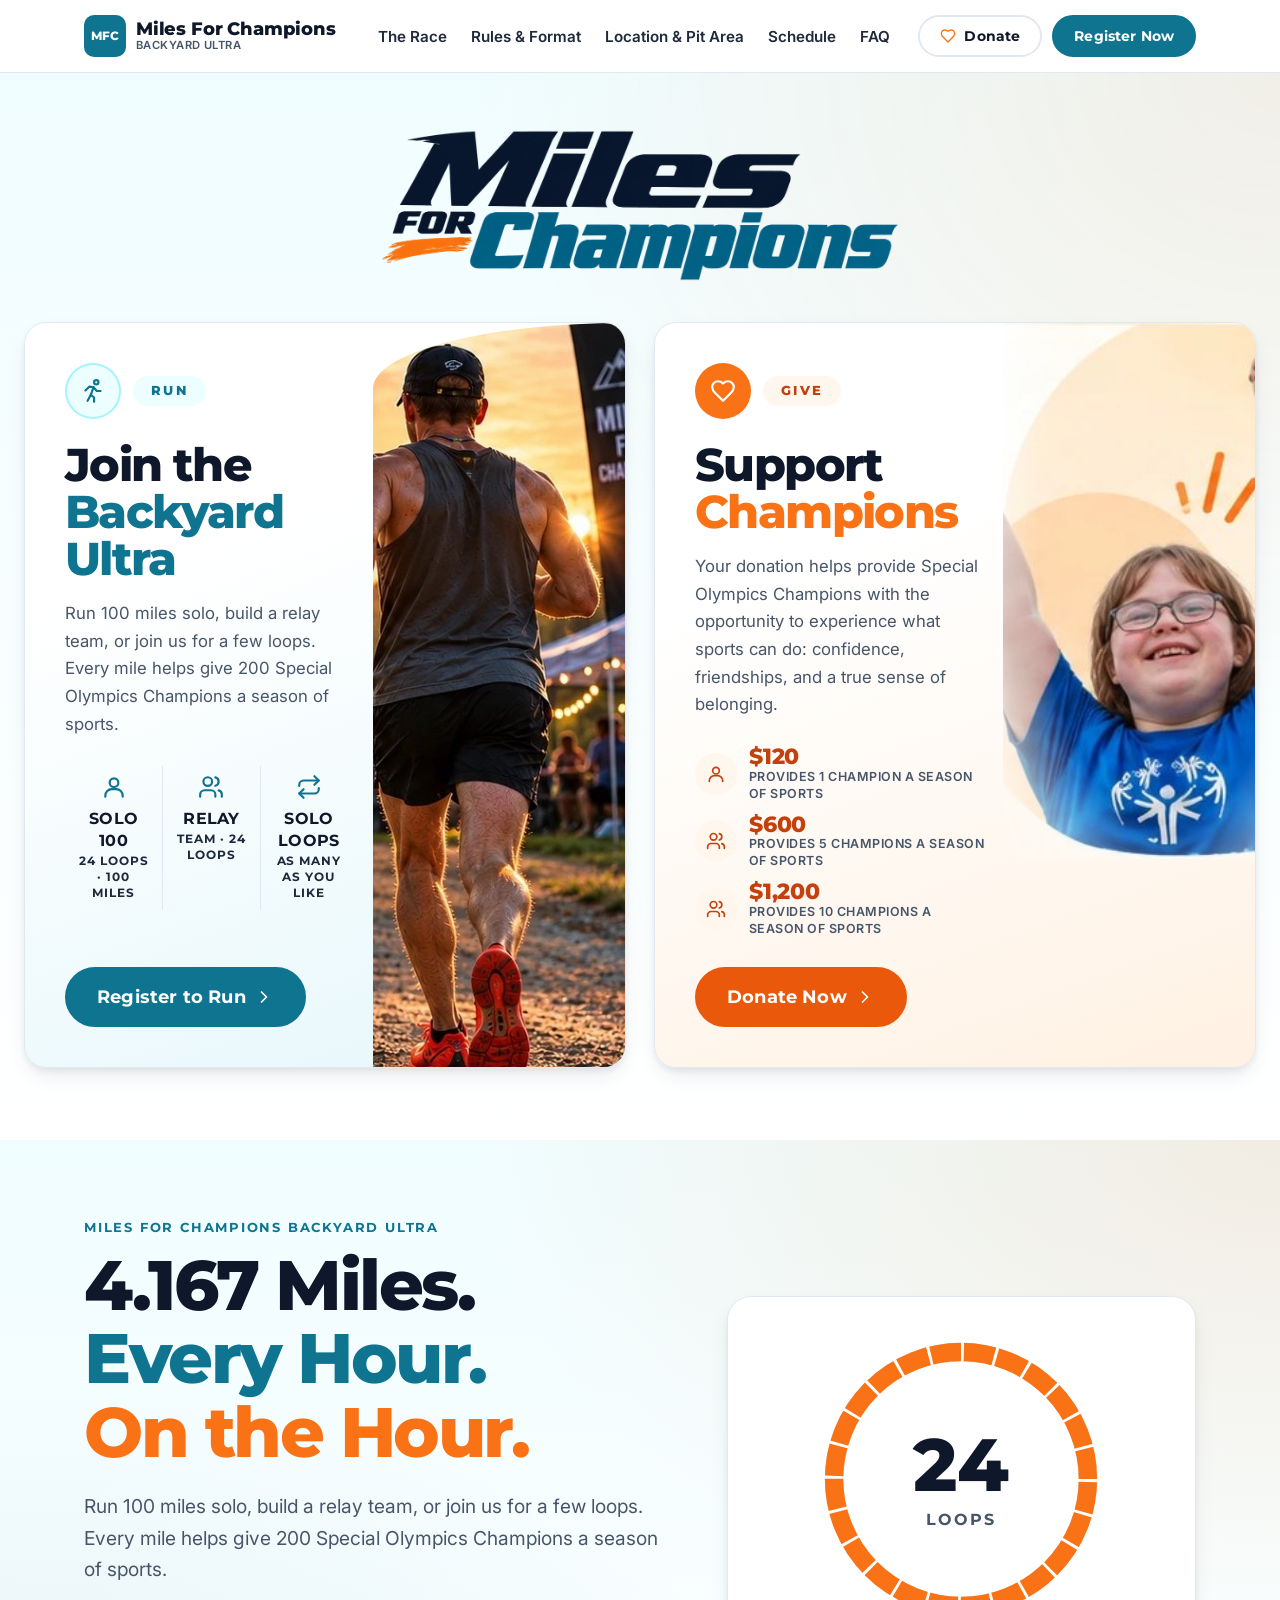
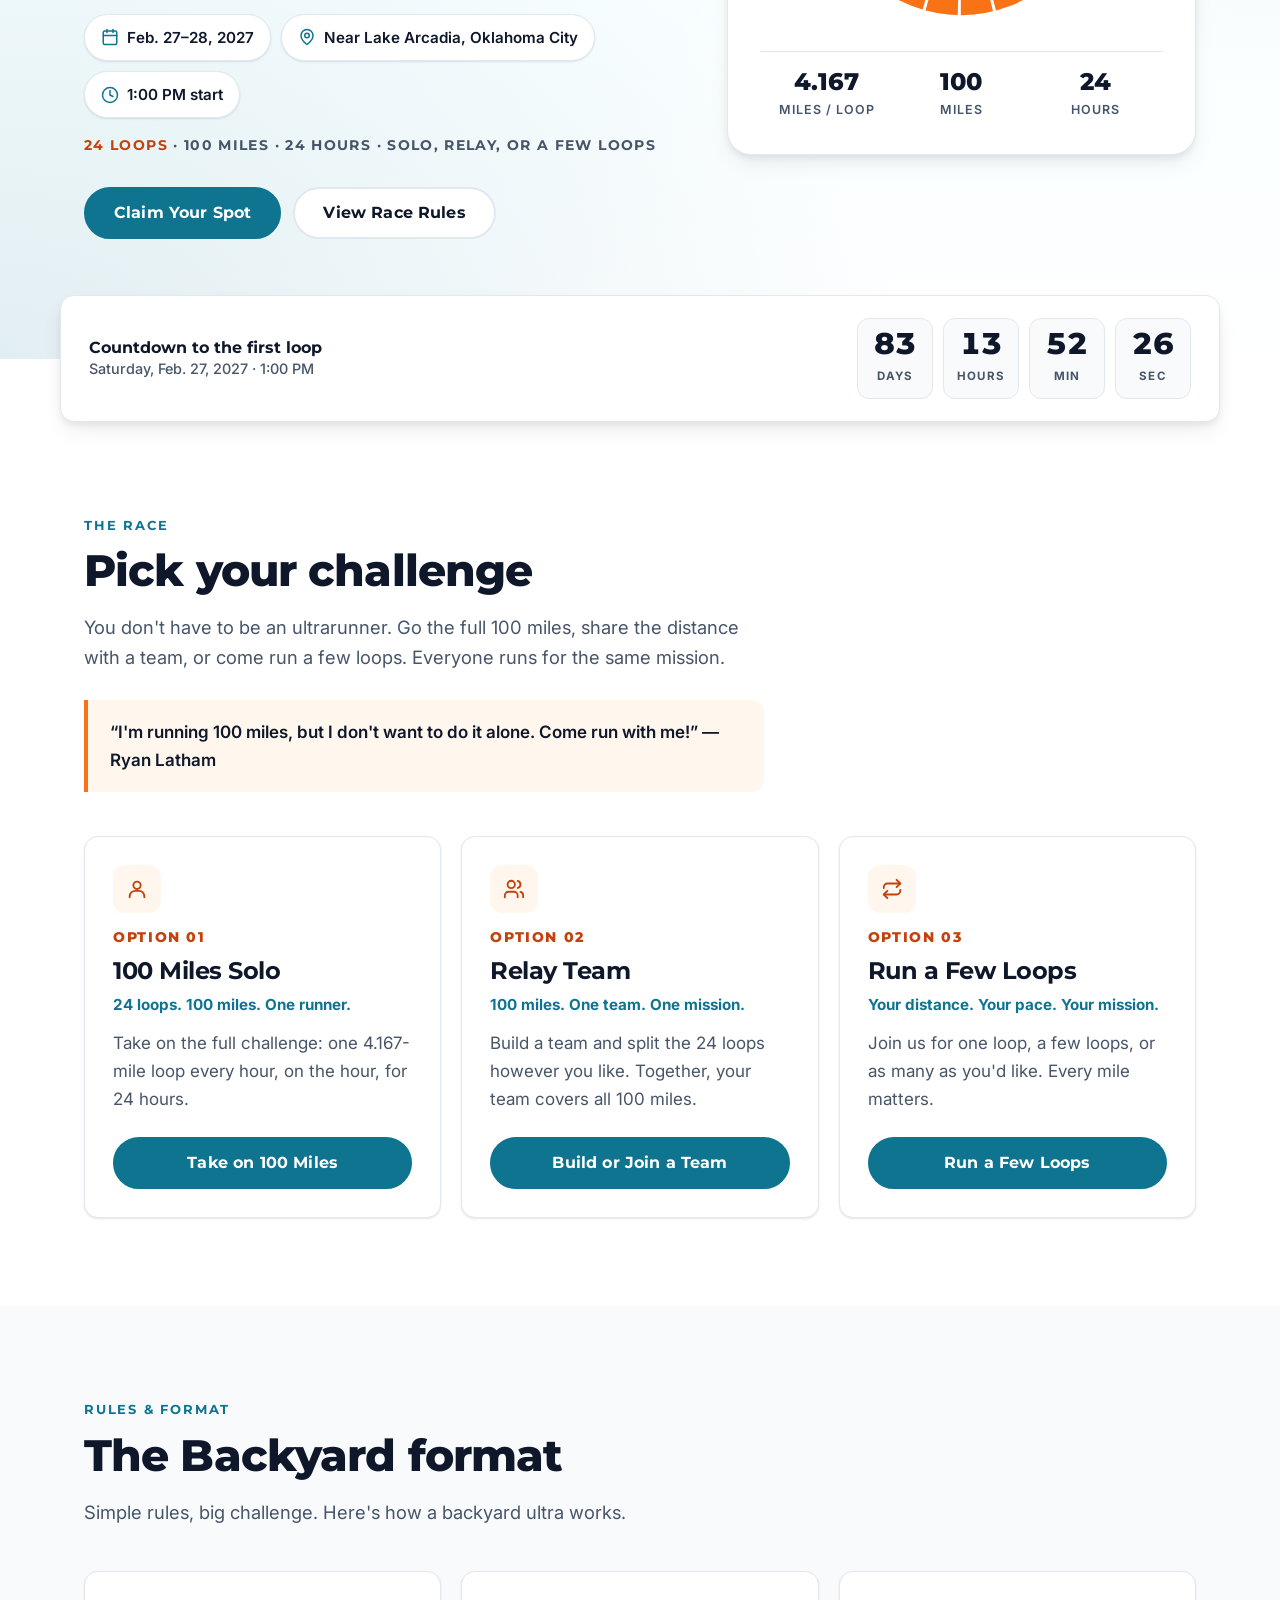
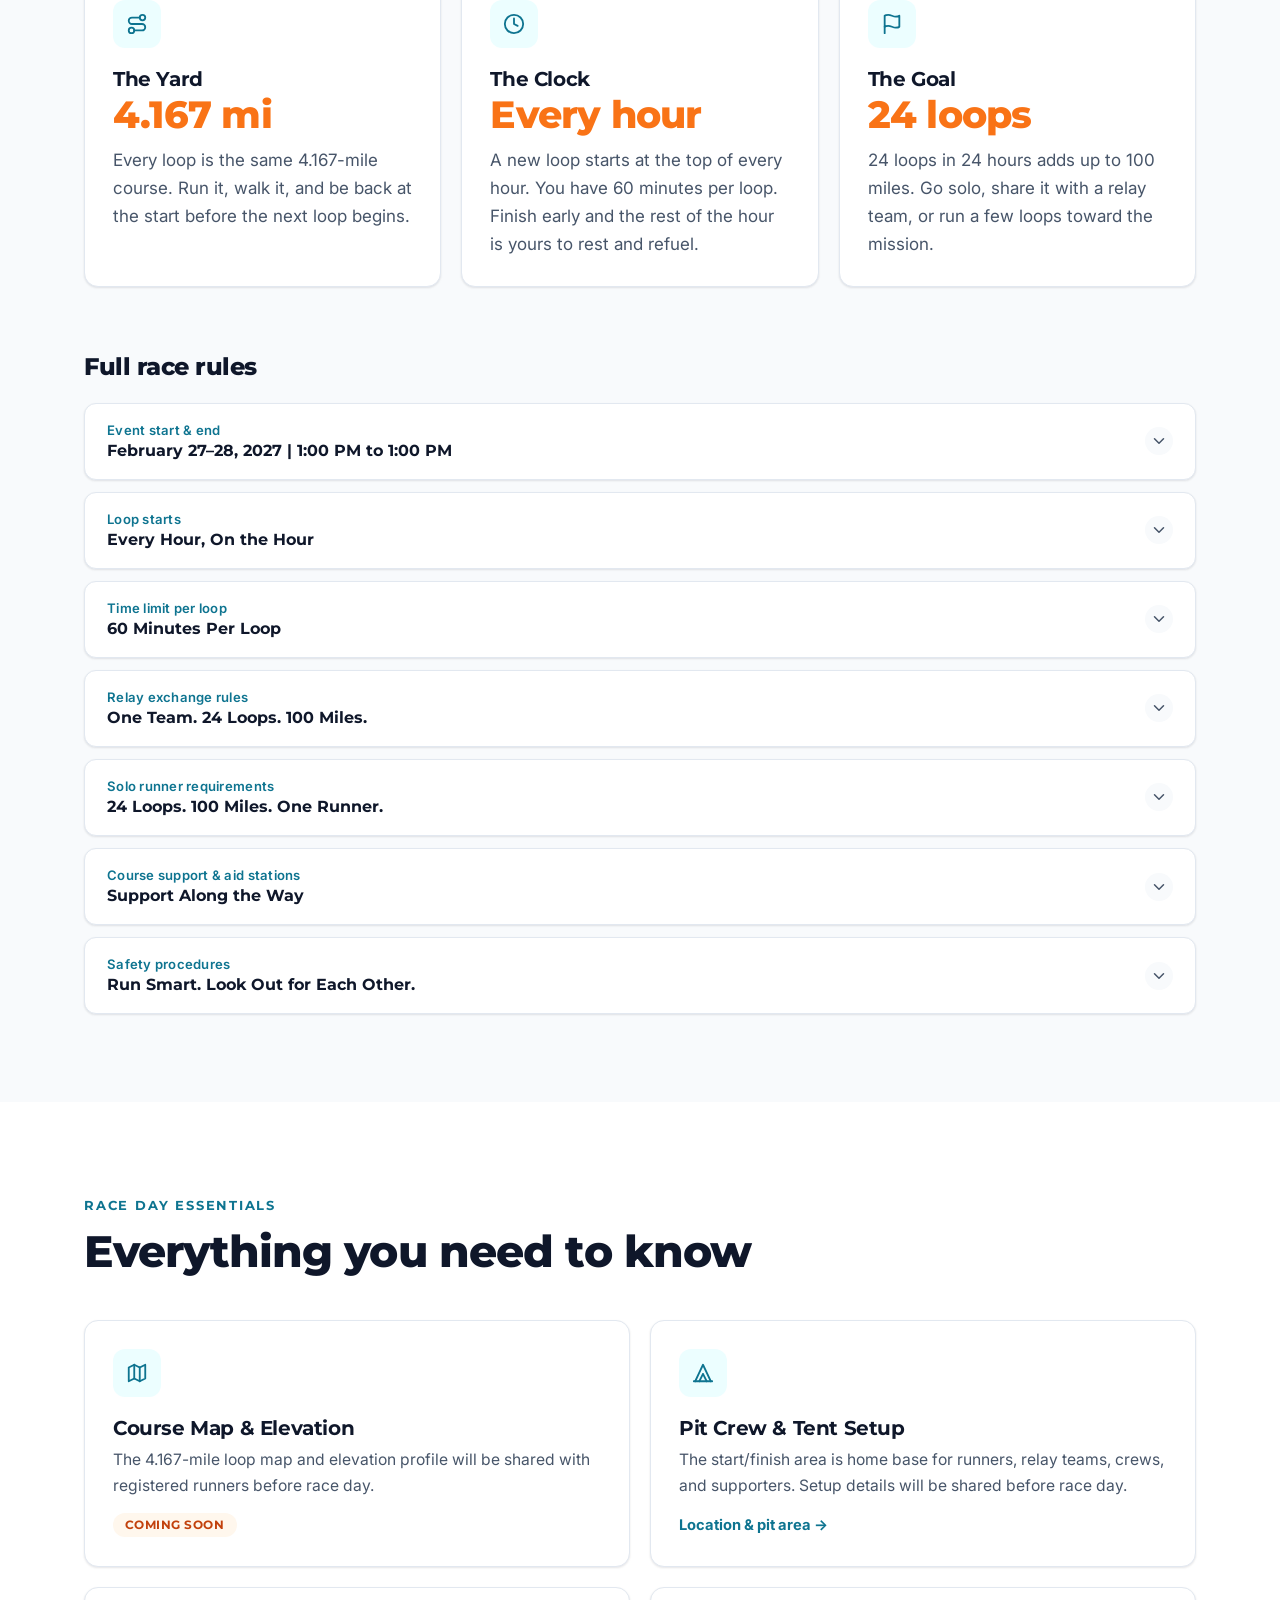
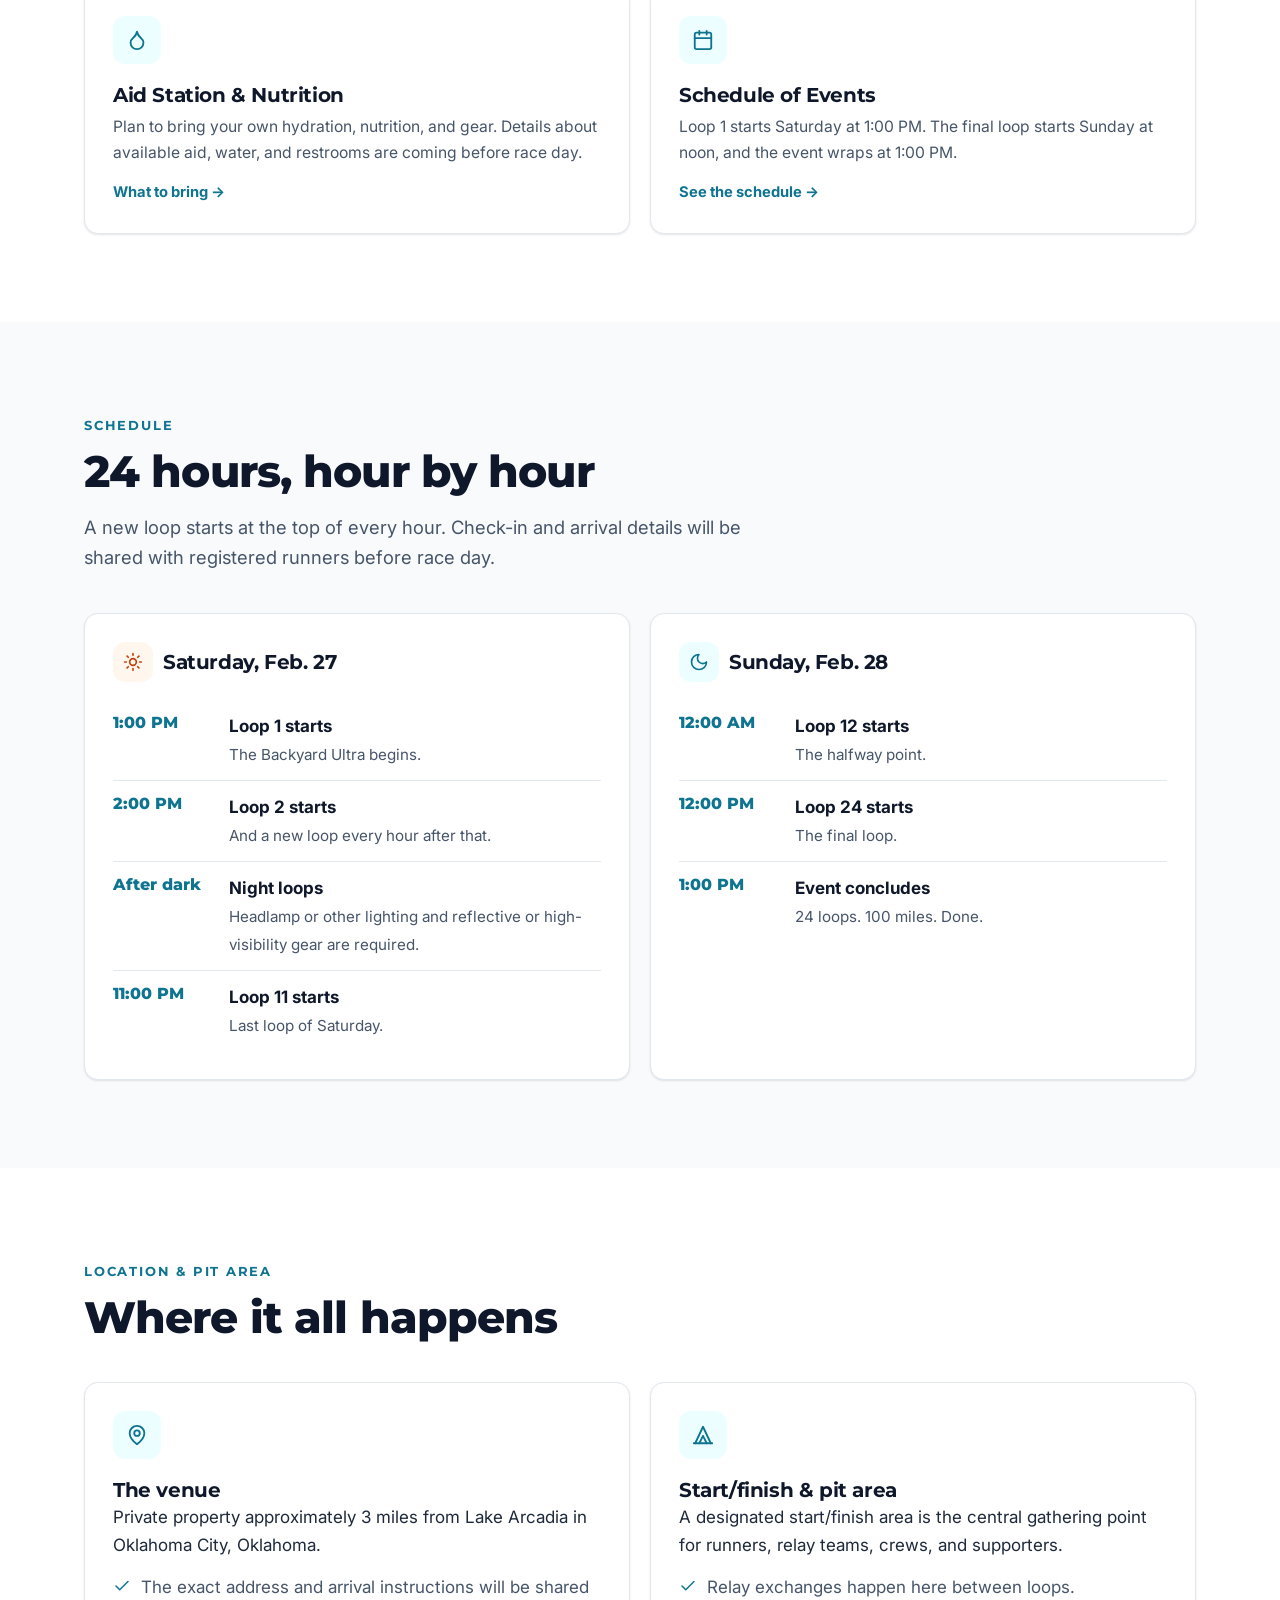
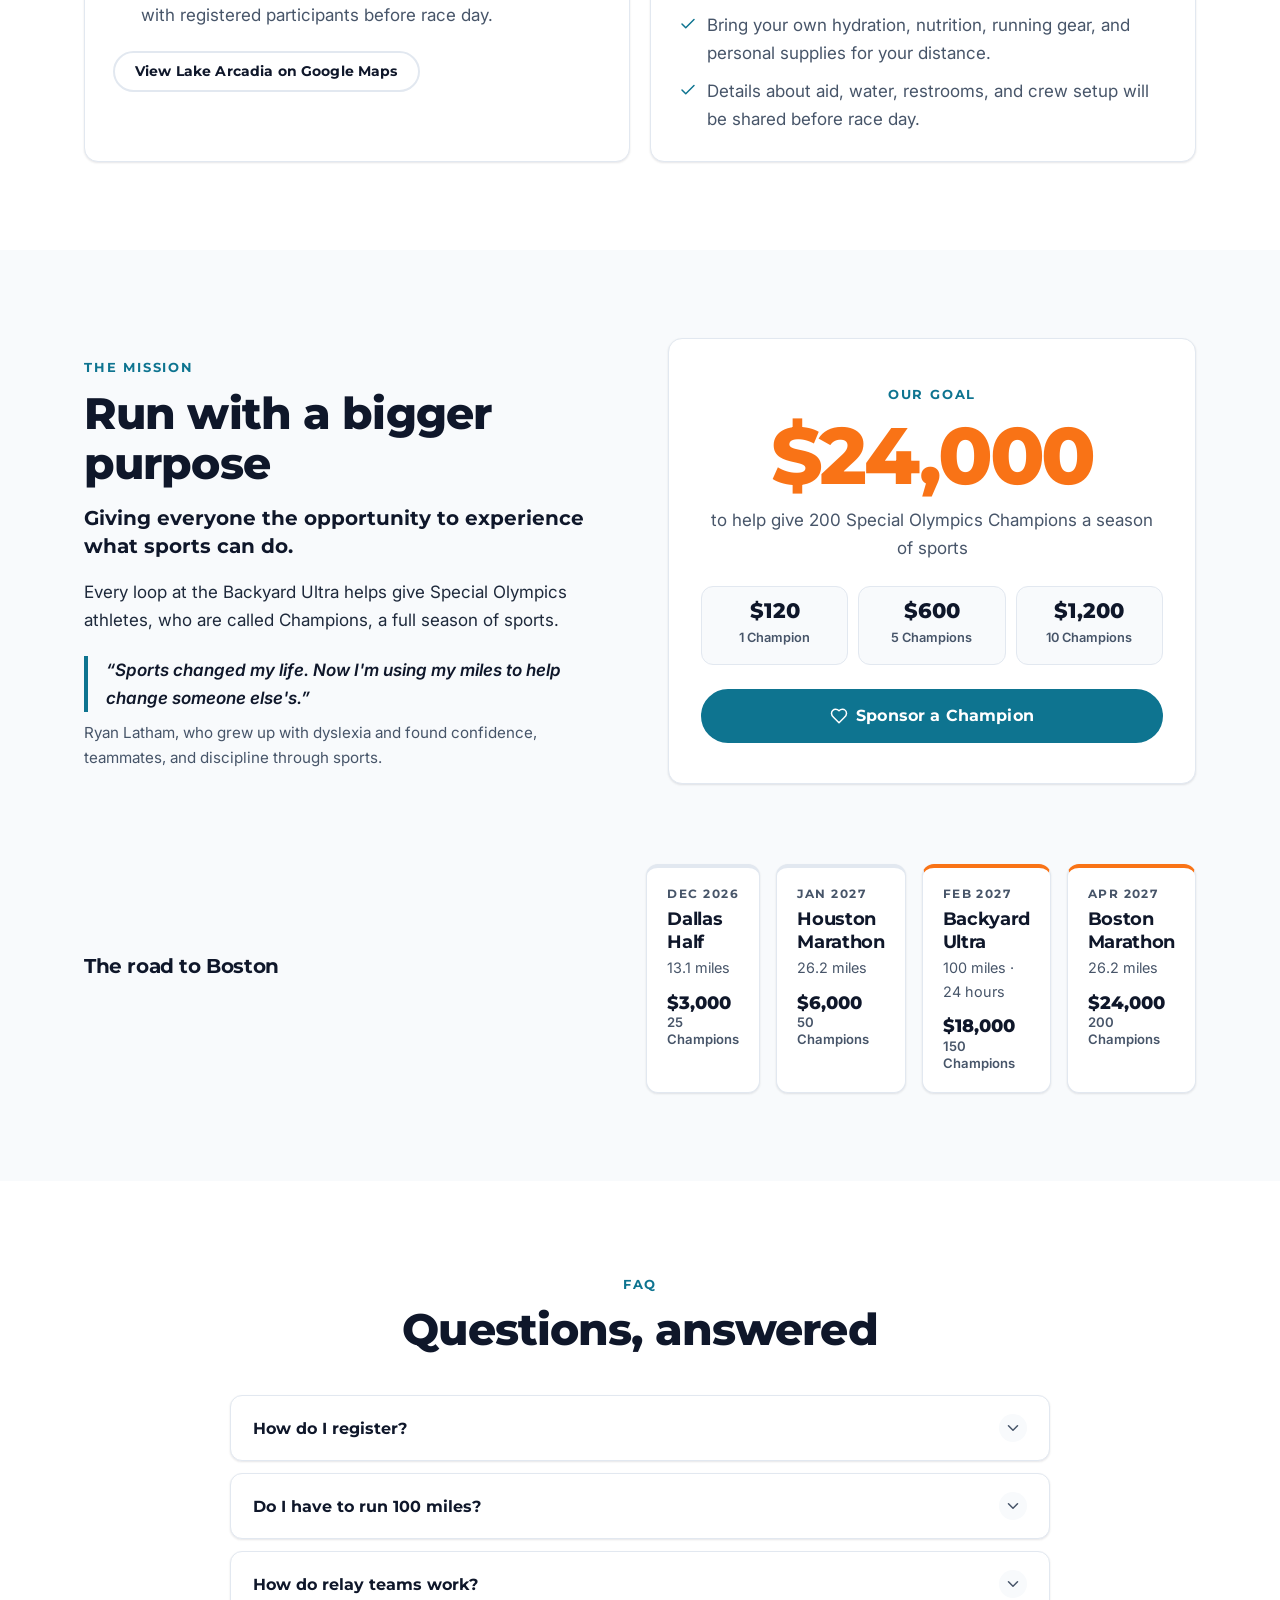
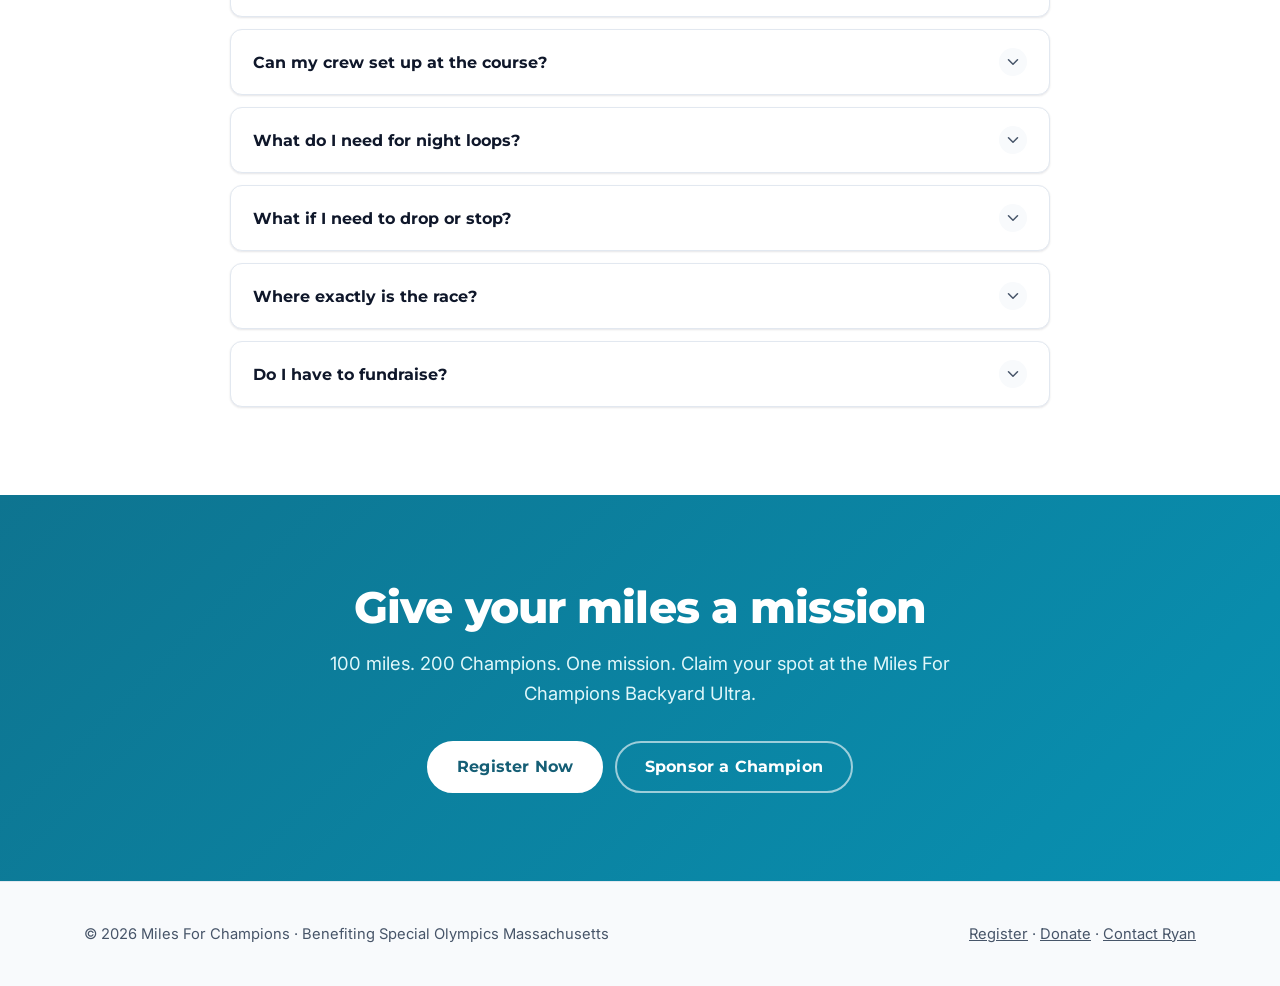
==== index.html @ 1f45bcd9 "Show the three ways to run in the Run card Co-Authored-By: Claude Opus 5.5 <noreply@anthropic.com>" ====
<!doctype html>
<html lang="en">
<head>
  <meta charset="utf-8">
  <meta name="viewport" content="width=device-width, initial-scale=1">
  <title>Miles For Champions Backyard Ultra · Feb 27–28, 2027</title>
  <meta name="description" content="4.167 miles. Every hour. On the hour. Run 100 miles solo, build a relay team, or run a few loops at the Miles For Champions Backyard Ultra near Lake Arcadia, Oklahoma City, and help give 200 Special Olympics Champions a season of sports.">
  <meta property="og:title" content="Miles For Champions Backyard Ultra">
  <meta property="og:description" content="Giving everyone the opportunity to experience what sports can do. Help give 200 Special Olympics Champions a season of sports.">
  <meta property="og:image" content="assets/flyer.jpg">
  <meta property="og:type" content="website">
  <meta name="twitter:card" content="summary_large_image">
  <meta name="theme-color" content="#ffffff">
  <link rel="preconnect" href="https://fonts.googleapis.com">
  <link rel="preconnect" href="https://fonts.gstatic.com" crossorigin>
  <link href="https://fonts.googleapis.com/css2?family=Inter:wght@400;500;600;700&family=Montserrat:wght@700;800&display=swap" rel="stylesheet">
  <link rel="stylesheet" href="assets/site.css">
  <link rel="stylesheet" href="assets/home.css">
</head>
<body>

  <header class="site-header">
    <div class="wrap">
      <a class="logo" aria-label="Miles For Champions home" href="#top"><span class="mark">MFC</span><span class="logo-name">Miles For Champions<small>Backyard Ultra</small></span></a>
      <nav aria-label="Main">
        <ul class="nav" id="nav">
          <li><a href="#race">The Race</a></li>
          <li><a href="#format">Rules &amp; Format</a></li>
          <li><a href="#location">Location &amp; Pit Area</a></li>
          <li><a href="#schedule">Schedule</a></li>
          <li><a href="#faq">FAQ</a></li>
        </ul>
      </nav>
      <div class="header-ctas">
        <a class="btn small secondary donate" data-config-href="links.donate" href="https://www.givengain.com/project/ryan-raising-funds-for-special-olympics-massachusetts-128642" target="_blank" rel="noopener"><svg width="16" height="16" viewBox="0 0 24 24" fill="none" stroke="currentColor" stroke-width="2" stroke-linecap="round" stroke-linejoin="round" aria-hidden="true"><path d="M19 14c1.49-1.46 3-3.21 3-5.5A5.5 5.5 0 0 0 16.5 3c-1.76 0-3 .5-4.5 2-1.5-1.5-2.74-2-4.5-2A5.5 5.5 0 0 0 2 8.5c0 2.3 1.5 4.05 3 5.5l7 7Z"/></svg> Donate</a>
        <a class="btn small" href="register.html">Register Now</a>
      </div>
      <button class="menu-btn" type="button" aria-label="Open menu" aria-expanded="false" aria-controls="nav"><svg width="22" height="22" viewBox="0 0 24 24" fill="none" stroke="currentColor" stroke-width="2" stroke-linecap="round" stroke-linejoin="round" aria-hidden="true"><path d="M4 6h16M4 12h16M4 18h16"/></svg></button>
    </div>
  </header>

  <main id="top">
    <section class="impact-split" id="get-involved">
      <div class="wrap">
        <div class="center split-head">
          <img class="brand-logo" src="assets/logo.png" alt="Miles For Champions" width="1200" height="353">
        </div>
        <div class="split">
          <article class="split-card run">
            <div class="split-body">
              <div class="split-tag"><span class="split-icon"><svg width="26" height="26" viewBox="0 0 24 24" fill="none" stroke="currentColor" stroke-width="2" stroke-linecap="round" stroke-linejoin="round" aria-hidden="true"><circle cx="15" cy="4" r="2"/><path d="M7 21l3-5.5 3 2.5v4"/><path d="M5 11.5 8.5 8l4 .5 3 3.5h3.5"/><path d="m12.5 8.5-2.5 7"/></svg></span><span class="pill">Run</span></div>
              <h3>Join the <span>Backyard Ultra</span></h3>
              <p>Run 100 miles solo, build a relay team, or join us for a few loops. Every mile helps give 200 Special Olympics Champions a season of sports.</p>
              <ul class="split-stats">
                <li><a href="register.html?challenge=solo"><svg width="26" height="26" viewBox="0 0 24 24" fill="none" stroke="currentColor" stroke-width="2" stroke-linecap="round" stroke-linejoin="round" aria-hidden="true"><circle cx="12" cy="8" r="4"/><path d="M4 21v-1a6 6 0 0 1 6-6h4a6 6 0 0 1 6 6v1"/></svg><b>Solo 100</b>24 loops · 100 miles</a></li>
                <li><a href="register.html?challenge=relay"><svg width="26" height="26" viewBox="0 0 24 24" fill="none" stroke="currentColor" stroke-width="2" stroke-linecap="round" stroke-linejoin="round" aria-hidden="true"><path d="M16 21v-2a4 4 0 0 0-4-4H6a4 4 0 0 0-4 4v2"/><circle cx="9" cy="7" r="4"/><path d="M22 21v-2a4 4 0 0 0-3-3.87M16 3.13a4 4 0 0 1 0 7.75"/></svg><b>Relay</b>Team · 24 loops</a></li>
                <li><a href="register.html?challenge=loops"><svg width="26" height="26" viewBox="0 0 24 24" fill="none" stroke="currentColor" stroke-width="2" stroke-linecap="round" stroke-linejoin="round" aria-hidden="true"><path d="m17 2 4 4-4 4"/><path d="M3 11v-1a4 4 0 0 1 4-4h14"/><path d="m7 22-4-4 4-4"/><path d="M21 13v1a4 4 0 0 1-4 4H3"/></svg><b>Solo Loops</b>As many as you like</a></li>
              </ul>
              <a class="btn big" href="register.html">Register to Run <svg width="20" height="20" viewBox="0 0 24 24" fill="none" stroke="currentColor" stroke-width="2" stroke-linecap="round" stroke-linejoin="round" aria-hidden="true"><path d="m9 18 6-6-6-6"/></svg></a>
            </div>
            <img class="split-photo" src="assets/runner.jpg" alt="A runner in a cap and tank top running toward a Miles For Champions flag at sunset" width="369" height="785">
          </article>
          <article class="split-card give">
            <div class="split-body">
              <div class="split-tag"><span class="split-icon"><svg width="26" height="26" viewBox="0 0 24 24" fill="none" stroke="currentColor" stroke-width="2" stroke-linecap="round" stroke-linejoin="round" aria-hidden="true"><path d="M19 14c1.49-1.46 3-3.21 3-5.5A5.5 5.5 0 0 0 16.5 3c-1.76 0-3 .5-4.5 2-1.5-1.5-2.74-2-4.5-2A5.5 5.5 0 0 0 2 8.5c0 2.3 1.5 4.05 3 5.5l7 7Z"/></svg></span><span class="pill">Give</span></div>
              <h3>Support <span>Champions</span></h3>
              <p>Your donation helps provide Special Olympics Champions with the opportunity to experience what sports can do: confidence, friendships, and a true sense of belonging.</p>
              <ul class="split-impact">
                <li><span class="ic"><svg width="20" height="20" viewBox="0 0 24 24" fill="none" stroke="currentColor" stroke-width="2" stroke-linecap="round" stroke-linejoin="round" aria-hidden="true"><circle cx="12" cy="8" r="4"/><path d="M4 21v-1a6 6 0 0 1 6-6h4a6 6 0 0 1 6 6v1"/></svg></span><div><b>$120</b>Provides 1 Champion a season of sports</div></li>
                <li><span class="ic"><svg width="20" height="20" viewBox="0 0 24 24" fill="none" stroke="currentColor" stroke-width="2" stroke-linecap="round" stroke-linejoin="round" aria-hidden="true"><path d="M16 21v-2a4 4 0 0 0-4-4H6a4 4 0 0 0-4 4v2"/><circle cx="9" cy="7" r="4"/><path d="M22 21v-2a4 4 0 0 0-3-3.87M16 3.13a4 4 0 0 1 0 7.75"/></svg></span><div><b>$600</b>Provides 5 Champions a season of sports</div></li>
                <li><span class="ic"><svg width="20" height="20" viewBox="0 0 24 24" fill="none" stroke="currentColor" stroke-width="2" stroke-linecap="round" stroke-linejoin="round" aria-hidden="true"><path d="M16 21v-2a4 4 0 0 0-4-4H6a4 4 0 0 0-4 4v2"/><circle cx="9" cy="7" r="4"/><path d="M22 21v-2a4 4 0 0 0-3-3.87M16 3.13a4 4 0 0 1 0 7.75"/></svg></span><div><b>$1,200</b>Provides 10 Champions a season of sports</div></li>
              </ul>
              <a class="btn big orange" data-config-href="links.donate" href="https://www.givengain.com/project/ryan-raising-funds-for-special-olympics-massachusetts-128642" target="_blank" rel="noopener">Donate Now <svg width="20" height="20" viewBox="0 0 24 24" fill="none" stroke="currentColor" stroke-width="2" stroke-linecap="round" stroke-linejoin="round" aria-hidden="true"><path d="m9 18 6-6-6-6"/></svg></a>
            </div>
            <img class="split-photo" src="assets/champion.jpg" alt="A smiling Special Olympics athlete in a blue Special Olympics shirt with both fists raised in celebration" width="323" height="397">
          </article>
        </div>
      </div>
    </section>

    <section class="hero">
      <div class="wrap">
        <div>
          <span class="eyebrow">Miles For Champions Backyard Ultra</span>
          <h1>4.167 Miles. <span>Every Hour.</span> <span>On the Hour.</span></h1>
          <p class="sub">Run 100 miles solo, build a relay team, or join us for a few loops. Every mile helps give 200 Special Olympics Champions a season of sports.</p>
          <ul class="facts">
            <li><svg width="18" height="18" viewBox="0 0 24 24" fill="none" stroke="currentColor" stroke-width="2" stroke-linecap="round" stroke-linejoin="round" aria-hidden="true"><rect x="3" y="4" width="18" height="18" rx="2"/><path d="M16 2v4M8 2v4M3 10h18"/></svg> Feb. 27–28, 2027</li>
            <li><svg width="18" height="18" viewBox="0 0 24 24" fill="none" stroke="currentColor" stroke-width="2" stroke-linecap="round" stroke-linejoin="round" aria-hidden="true"><path d="M20 10c0 6-8 12-8 12s-8-6-8-12a8 8 0 0 1 16 0Z"/><circle cx="12" cy="10" r="3"/></svg> Near Lake Arcadia, Oklahoma City</li>
            <li><svg width="18" height="18" viewBox="0 0 24 24" fill="none" stroke="currentColor" stroke-width="2" stroke-linecap="round" stroke-linejoin="round" aria-hidden="true"><circle cx="12" cy="12" r="10"/><path d="M12 6v6l4 2"/></svg> 1:00 PM start</li>
          </ul>
          <p class="secondary-line"><b>24 loops</b> · 100 miles · 24 hours · Solo, relay, or a few loops</p>
          <div class="btns">
            <a class="btn" href="register.html">Claim Your Spot</a>
            <a class="btn secondary" href="#format">View Race Rules</a>
          </div>
        </div>
        <div class="dial" aria-hidden="true">
          <svg viewBox="0 0 260 260">
            <circle class="ring-bg" cx="130" cy="130" r="110" fill="none" stroke-width="16"/>
            <circle class="arc" cx="130" cy="130" r="110" fill="none" stroke-width="16" stroke-dasharray="691" stroke-dashoffset="0"/>
            <circle cx="130" cy="130" r="110" fill="none" stroke="#fff" stroke-width="18" stroke-dasharray="2.5 26.3" transform="rotate(-90 130 130)"/>
            <text class="big" x="130" y="140" text-anchor="middle">24</text>
            <text class="small" x="130" y="170" text-anchor="middle">LOOPS</text>
          </svg>
          <div class="dial-stats">
            <div><b>4.167</b><span>Miles / loop</span></div>
            <div><b>100</b><span>Miles</span></div>
            <div><b>24</b><span>Hours</span></div>
          </div>
        </div>
      </div>
    </section>

    <div class="wrap countdown-wrap">
      <div class="countdown" id="countdown">
        <div class="label" id="countdown-label">Countdown to the first loop<small>Saturday, Feb. 27, 2027 · 1:00 PM</small></div>
        <div class="units" role="timer" aria-live="off">
          <div class="unit"><b data-u="d">--</b><span>Days</span></div>
          <div class="unit"><b data-u="h">--</b><span>Hours</span></div>
          <div class="unit"><b data-u="m">--</b><span>Min</span></div>
          <div class="unit"><b data-u="s">--</b><span>Sec</span></div>
        </div>
      </div>
    </div>

    <section id="race">
      <div class="wrap">
        <span class="eyebrow">The Race</span>
        <h2>Pick your challenge</h2>
        <p class="lead">You don't have to be an ultrarunner. Go the full 100 miles, share the distance with a team, or come run a few loops. Everyone runs for the same mission.</p>
        <p class="intro-quote">“I'm running 100 miles, but I don't want to do it alone. Come run with me!” — Ryan Latham</p>
        <div class="grid-3 ways">
          <article class="card way">
            <div class="icon orange"><svg width="22" height="22" viewBox="0 0 24 24" fill="none" stroke="currentColor" stroke-width="2" stroke-linecap="round" stroke-linejoin="round" aria-hidden="true"><circle cx="12" cy="8" r="4"/><path d="M4 21v-1a6 6 0 0 1 6-6h4a6 6 0 0 1 6 6v1"/></svg></div>
            <div class="num">Option 01</div>
            <h3>100 Miles Solo</h3>
            <p class="tag">24 loops. 100 miles. One runner.</p>
            <p>Take on the full challenge: one 4.167-mile loop every hour, on the hour, for 24 hours.</p>
            <a class="btn" href="register.html?challenge=solo">Take on 100 Miles</a>
          </article>
          <article class="card way">
            <div class="icon orange"><svg width="22" height="22" viewBox="0 0 24 24" fill="none" stroke="currentColor" stroke-width="2" stroke-linecap="round" stroke-linejoin="round" aria-hidden="true"><path d="M16 21v-2a4 4 0 0 0-4-4H6a4 4 0 0 0-4 4v2"/><circle cx="9" cy="7" r="4"/><path d="M22 21v-2a4 4 0 0 0-3-3.87M16 3.13a4 4 0 0 1 0 7.75"/></svg></div>
            <div class="num">Option 02</div>
            <h3>Relay Team</h3>
            <p class="tag">100 miles. One team. One mission.</p>
            <p>Build a team and split the 24 loops however you like. Together, your team covers all 100 miles.</p>
            <a class="btn" href="register.html?challenge=relay">Build or Join a Team</a>
          </article>
          <article class="card way">
            <div class="icon orange"><svg width="22" height="22" viewBox="0 0 24 24" fill="none" stroke="currentColor" stroke-width="2" stroke-linecap="round" stroke-linejoin="round" aria-hidden="true"><path d="m17 2 4 4-4 4"/><path d="M3 11v-1a4 4 0 0 1 4-4h14"/><path d="m7 22-4-4 4-4"/><path d="M21 13v1a4 4 0 0 1-4 4H3"/></svg></div>
            <div class="num">Option 03</div>
            <h3>Run a Few Loops</h3>
            <p class="tag">Your distance. Your pace. Your mission.</p>
            <p>Join us for one loop, a few loops, or as many as you'd like. Every mile matters.</p>
            <a class="btn" href="register.html?challenge=loops">Run a Few Loops</a>
          </article>
        </div>
      </div>
    </section>

    <section id="format" class="alt">
      <div class="wrap">
        <span class="eyebrow">Rules &amp; Format</span>
        <h2>The Backyard format</h2>
        <p class="lead">Simple rules, big challenge. Here's how a backyard ultra works.</p>
        <div class="grid-3 format">
          <div class="card">
            <div class="icon"><svg width="22" height="22" viewBox="0 0 24 24" fill="none" stroke="currentColor" stroke-width="2" stroke-linecap="round" stroke-linejoin="round" aria-hidden="true"><circle cx="6" cy="19" r="3"/><path d="M9 19h8.5a3.5 3.5 0 0 0 0-7h-11a3.5 3.5 0 0 1 0-7H15"/><circle cx="18" cy="5" r="3"/></svg></div>
            <h3>The Yard</h3>
            <div class="stat">4.167 mi</div>
            <p>Every loop is the same 4.167-mile course. Run it, walk it, and be back at the start before the next loop begins.</p>
          </div>
          <div class="card">
            <div class="icon"><svg width="22" height="22" viewBox="0 0 24 24" fill="none" stroke="currentColor" stroke-width="2" stroke-linecap="round" stroke-linejoin="round" aria-hidden="true"><circle cx="12" cy="12" r="10"/><path d="M12 6v6l4 2"/></svg></div>
            <h3>The Clock</h3>
            <div class="stat">Every hour</div>
            <p>A new loop starts at the top of every hour. You have 60 minutes per loop. Finish early and the rest of the hour is yours to rest and refuel.</p>
          </div>
          <div class="card">
            <div class="icon"><svg width="22" height="22" viewBox="0 0 24 24" fill="none" stroke="currentColor" stroke-width="2" stroke-linecap="round" stroke-linejoin="round" aria-hidden="true"><path d="M4 15s1-1 4-1 5 2 8 2 4-1 4-1V3s-1 1-4 1-5-2-8-2-4 1-4 1z"/><path d="M4 22v-7"/></svg></div>
            <h3>The Goal</h3>
            <div class="stat">24 loops</div>
            <p>24 loops in 24 hours adds up to 100 miles. Go solo, share it with a relay team, or run a few loops toward the mission.</p>
          </div>
        </div>

        <h3 class="rules-head" id="rules">Full race rules</h3>
        <div class="rules" id="rules-list"></div>
      </div>
    </section>

    <section id="essentials">
      <div class="wrap">
        <span class="eyebrow">Race Day Essentials</span>
        <h2>Everything you need to know</h2>
        <div class="grid-2 essentials">
          <div class="card tile">
            <div class="icon"><svg width="22" height="22" viewBox="0 0 24 24" fill="none" stroke="currentColor" stroke-width="2" stroke-linecap="round" stroke-linejoin="round" aria-hidden="true"><path d="M9 3 3 6v15l6-3 6 3 6-3V3l-6 3-6-3Z"/><path d="M9 3v15M15 6v15"/></svg></div>
            <h3>Course Map &amp; Elevation</h3>
            <p>The 4.167-mile loop map and elevation profile will be shared with registered runners before race day.</p>
            <span class="badge soon">Coming soon</span>
          </div>
          <a class="card tile" href="#location">
            <div class="icon"><svg width="22" height="22" viewBox="0 0 24 24" fill="none" stroke="currentColor" stroke-width="2" stroke-linecap="round" stroke-linejoin="round" aria-hidden="true"><path d="M3.5 21 12 3l8.5 18"/><path d="m12 13-4 8M12 13l4 8"/><path d="M2 21h20"/></svg></div>
            <h3>Pit Crew &amp; Tent Setup</h3>
            <p>The start/finish area is home base for runners, relay teams, crews, and supporters. Setup details will be shared before race day.</p>
            <span class="more">Location &amp; pit area →</span>
          </a>
          <a class="card tile" href="#location">
            <div class="icon"><svg width="22" height="22" viewBox="0 0 24 24" fill="none" stroke="currentColor" stroke-width="2" stroke-linecap="round" stroke-linejoin="round" aria-hidden="true"><path d="M12 22a7 7 0 0 0 7-7c0-2-1-3.9-3-5.5s-3.5-4-4-6.5c-.5 2.5-2 4.9-4 6.5S5 13 5 15a7 7 0 0 0 7 7z"/></svg></div>
            <h3>Aid Station &amp; Nutrition</h3>
            <p>Plan to bring your own hydration, nutrition, and gear. Details about available aid, water, and restrooms are coming before race day.</p>
            <span class="more">What to bring →</span>
          </a>
          <a class="card tile" href="#schedule">
            <div class="icon"><svg width="22" height="22" viewBox="0 0 24 24" fill="none" stroke="currentColor" stroke-width="2" stroke-linecap="round" stroke-linejoin="round" aria-hidden="true"><rect x="3" y="4" width="18" height="18" rx="2"/><path d="M16 2v4M8 2v4M3 10h18"/></svg></div>
            <h3>Schedule of Events</h3>
            <p>Loop 1 starts Saturday at 1:00 PM. The final loop starts Sunday at noon, and the event wraps at 1:00 PM.</p>
            <span class="more">See the schedule →</span>
          </a>
        </div>
      </div>
    </section>

    <section id="schedule" class="alt">
      <div class="wrap">
        <span class="eyebrow">Schedule</span>
        <h2>24 hours, hour by hour</h2>
        <p class="lead">A new loop starts at the top of every hour. Check-in and arrival details will be shared with registered runners before race day.</p>
        <div class="schedule">
          <div class="card day">
            <h3><span class="icon orange" style="margin:0;width:40px;height:40px"><svg width="20" height="20" viewBox="0 0 24 24" fill="none" stroke="currentColor" stroke-width="2" stroke-linecap="round" stroke-linejoin="round" aria-hidden="true"><circle cx="12" cy="12" r="4"/><path d="M12 2v2M12 20v2M4.93 4.93l1.41 1.41M17.66 17.66l1.41 1.41M2 12h2M20 12h2M6.34 17.66l-1.41 1.41M19.07 4.93l-1.41 1.41"/></svg></span> Saturday, Feb. 27</h3>
            <ol class="timeline">
              <li><time>1:00 PM</time><div><b>Loop 1 starts</b><span>The Backyard Ultra begins.</span></div></li>
              <li><time>2:00 PM</time><div><b>Loop 2 starts</b><span>And a new loop every hour after that.</span></div></li>
              <li><time>After dark</time><div><b>Night loops</b><span>Headlamp or other lighting and reflective or high-visibility gear are required.</span></div></li>
              <li><time>11:00 PM</time><div><b>Loop 11 starts</b><span>Last loop of Saturday.</span></div></li>
            </ol>
          </div>
          <div class="card day">
            <h3><span class="icon" style="margin:0;width:40px;height:40px"><svg width="20" height="20" viewBox="0 0 24 24" fill="none" stroke="currentColor" stroke-width="2" stroke-linecap="round" stroke-linejoin="round" aria-hidden="true"><path d="M12 3a6 6 0 0 0 9 9 9 9 0 1 1-9-9Z"/></svg></span> Sunday, Feb. 28</h3>
            <ol class="timeline">
              <li><time>12:00 AM</time><div><b>Loop 12 starts</b><span>The halfway point.</span></div></li>
              <li><time>12:00 PM</time><div><b>Loop 24 starts</b><span>The final loop.</span></div></li>
              <li><time>1:00 PM</time><div><b>Event concludes</b><span>24 loops. 100 miles. Done.</span></div></li>
            </ol>
          </div>
        </div>
      </div>
    </section>

    <section id="location">
      <div class="wrap">
        <span class="eyebrow">Location &amp; Pit Area</span>
        <h2>Where it all happens</h2>
        <div class="grid-2 location">
          <div class="card">
            <div class="icon"><svg width="22" height="22" viewBox="0 0 24 24" fill="none" stroke="currentColor" stroke-width="2" stroke-linecap="round" stroke-linejoin="round" aria-hidden="true"><path d="M20 10c0 6-8 12-8 12s-8-6-8-12a8 8 0 0 1 16 0Z"/><circle cx="12" cy="10" r="3"/></svg></div>
            <h3>The venue</h3>
            <p>Private property approximately 3 miles from Lake Arcadia in Oklahoma City, Oklahoma.</p>
            <ul>
              <li><svg width="18" height="18" viewBox="0 0 24 24" fill="none" stroke="currentColor" stroke-width="2" stroke-linecap="round" stroke-linejoin="round" aria-hidden="true"><path d="M20 6 9 17l-5-5"/></svg> The exact address and arrival instructions will be shared with registered participants before race day.</li>
            </ul>
            <div class="btns" style="margin-top:22px"><a class="btn secondary small" href="https://www.google.com/maps/search/?api=1&amp;query=Lake+Arcadia+Oklahoma" target="_blank" rel="noopener">View Lake Arcadia on Google Maps</a></div>
          </div>
          <div class="card">
            <div class="icon"><svg width="22" height="22" viewBox="0 0 24 24" fill="none" stroke="currentColor" stroke-width="2" stroke-linecap="round" stroke-linejoin="round" aria-hidden="true"><path d="M3.5 21 12 3l8.5 18"/><path d="m12 13-4 8M12 13l4 8"/><path d="M2 21h20"/></svg></div>
            <h3>Start/finish &amp; pit area</h3>
            <p>A designated start/finish area is the central gathering point for runners, relay teams, crews, and supporters.</p>
            <ul>
              <li><svg width="18" height="18" viewBox="0 0 24 24" fill="none" stroke="currentColor" stroke-width="2" stroke-linecap="round" stroke-linejoin="round" aria-hidden="true"><path d="M20 6 9 17l-5-5"/></svg> Relay exchanges happen here between loops.</li>
              <li><svg width="18" height="18" viewBox="0 0 24 24" fill="none" stroke="currentColor" stroke-width="2" stroke-linecap="round" stroke-linejoin="round" aria-hidden="true"><path d="M20 6 9 17l-5-5"/></svg> Bring your own hydration, nutrition, running gear, and personal supplies for your distance.</li>
              <li><svg width="18" height="18" viewBox="0 0 24 24" fill="none" stroke="currentColor" stroke-width="2" stroke-linecap="round" stroke-linejoin="round" aria-hidden="true"><path d="M20 6 9 17l-5-5"/></svg> Details about aid, water, restrooms, and crew setup will be shared before race day.</li>
            </ul>
          </div>
        </div>
      </div>
    </section>

    <section id="mission" class="mission alt">
      <div class="wrap">
        <div>
          <span class="eyebrow">The Mission</span>
          <h2>Run with a bigger purpose</h2>
          <p class="tagline">Giving everyone the opportunity to experience what sports can do.</p>
          <p>Every loop at the Backyard Ultra helps give Special Olympics athletes, who are called Champions, a full season of sports.</p>
          <p class="quote">“Sports changed my life. Now I'm using my miles to help change someone else's.”</p>
          <p class="sign">Ryan Latham, who grew up with dyslexia and found confidence, teammates, and discipline through sports.</p>
        </div>
        <div class="card goal-card">
          <span class="eyebrow">Our goal</span>
          <div class="amount">$24,000</div>
          <p class="amount-sub">to help give 200 Special Olympics Champions a season of sports</p>
          <div class="impact">
            <div><b>$120</b><span>1 Champion</span></div>
            <div><b>$600</b><span>5 Champions</span></div>
            <div><b>$1,200</b><span>10 Champions</span></div>
          </div>
          <a class="btn" data-config-href="links.donate" href="https://www.givengain.com/project/ryan-raising-funds-for-special-olympics-massachusetts-128642" target="_blank" rel="noopener"><svg width="18" height="18" viewBox="0 0 24 24" fill="none" stroke="currentColor" stroke-width="2" stroke-linecap="round" stroke-linejoin="round" aria-hidden="true"><path d="M19 14c1.49-1.46 3-3.21 3-5.5A5.5 5.5 0 0 0 16.5 3c-1.76 0-3 .5-4.5 2-1.5-1.5-2.74-2-4.5-2A5.5 5.5 0 0 0 2 8.5c0 2.3 1.5 4.05 3 5.5l7 7Z"/></svg> Sponsor a Champion</a>
        </div>
      </div>
      <div class="wrap journey">
        <h3>The road to Boston</h3>
        <ol class="road">
          <li><div class="when">Dec 2026</div><h3>Dallas Half</h3><div class="dist">13.1 miles</div><div class="target">$3,000<small>25 Champions</small></div></li>
          <li><div class="when">Jan 2027</div><h3>Houston Marathon</h3><div class="dist">26.2 miles</div><div class="target">$6,000<small>50 Champions</small></div></li>
          <li class="feature"><div class="when">Feb 2027</div><h3>Backyard Ultra</h3><div class="dist">100 miles · 24 hours</div><div class="target">$18,000<small>150 Champions</small></div></li>
          <li class="feature"><div class="when">Apr 2027</div><h3>Boston Marathon</h3><div class="dist">26.2 miles</div><div class="target">$24,000<small>200 Champions</small></div></li>
        </ol>
      </div>
    </section>

    <section id="faq">
      <div class="wrap">
        <div class="center">
          <span class="eyebrow">FAQ</span>
          <h2>Questions, answered</h2>
        </div>
        <div class="faq">
          <details><summary><span class="t">How do I register?</span><span class="chev"><svg width="18" height="18" viewBox="0 0 24 24" fill="none" stroke="currentColor" stroke-width="2" stroke-linecap="round" stroke-linejoin="round" aria-hidden="true"><path d="m6 9 6 6 6-6"/></svg></span></summary>
            <p>Click Register Now, pick your challenge (100 Miles Solo, Relay Team, or Run a Few Loops) and complete the form. Relay captains register first and create the team; teammates then register on their own and pick that team.</p></details>
          <details><summary><span class="t">Do I have to run 100 miles?</span><span class="chev"><svg width="18" height="18" viewBox="0 0 24 24" fill="none" stroke="currentColor" stroke-width="2" stroke-linecap="round" stroke-linejoin="round" aria-hidden="true"><path d="m6 9 6 6 6-6"/></svg></span></summary>
            <p>Not at all. You can go the full 100 miles solo, split the 24 loops with a relay team, or run one loop, a few loops, or as many as you'd like.</p></details>
          <details><summary><span class="t">How do relay teams work?</span><span class="chev"><svg width="18" height="18" viewBox="0 0 24 24" fill="none" stroke="currentColor" stroke-width="2" stroke-linecap="round" stroke-linejoin="round" aria-hidden="true"><path d="m6 9 6 6 6-6"/></svg></span></summary>
            <p>Your team works together to complete 24 loops. One designated runner represents the team on each hourly loop, and exchanges happen at the start/finish area between loops. Rotate runners however you like, as long as each loop is finished within 60 minutes.</p></details>
          <details><summary><span class="t">Can my crew set up at the course?</span><span class="chev"><svg width="18" height="18" viewBox="0 0 24 24" fill="none" stroke="currentColor" stroke-width="2" stroke-linecap="round" stroke-linejoin="round" aria-hidden="true"><path d="m6 9 6 6 6-6"/></svg></span></summary>
            <p>The start/finish area is the central gathering point for runners, relay teams, crews, and supporters. Details about crew setup, aid, water, and restrooms will be shared with registered participants before race day.</p></details>
          <details><summary><span class="t">What do I need for night loops?</span><span class="chev"><svg width="18" height="18" viewBox="0 0 24 24" fill="none" stroke="currentColor" stroke-width="2" stroke-linecap="round" stroke-linejoin="round" aria-hidden="true"><path d="m6 9 6 6 6-6"/></svg></span></summary>
            <p>The event runs overnight. If you're running after dark, you must carry a headlamp or other appropriate lighting and wear reflective or high-visibility gear.</p></details>
          <details><summary><span class="t">What if I need to drop or stop?</span><span class="chev"><svg width="18" height="18" viewBox="0 0 24 24" fill="none" stroke="currentColor" stroke-width="2" stroke-linecap="round" stroke-linejoin="round" aria-hidden="true"><path d="m6 9 6 6 6-6"/></svg></span></summary>
            <p>Let event staff know if you withdraw or run into an issue on the course. Runner safety comes first, and event organizers may stop a runner's participation when it's necessary for safety.</p></details>
          <details><summary><span class="t">Where exactly is the race?</span><span class="chev"><svg width="18" height="18" viewBox="0 0 24 24" fill="none" stroke="currentColor" stroke-width="2" stroke-linecap="round" stroke-linejoin="round" aria-hidden="true"><path d="m6 9 6 6 6-6"/></svg></span></summary>
            <p>On private property approximately 3 miles from Lake Arcadia in Oklahoma City. The exact address and arrival instructions go out to registered participants before race day.</p></details>
          <details><summary><span class="t">Do I have to fundraise?</span><span class="chev"><svg width="18" height="18" viewBox="0 0 24 24" fill="none" stroke="currentColor" stroke-width="2" stroke-linecap="round" stroke-linejoin="round" aria-hidden="true"><path d="m6 9 6 6 6-6"/></svg></span></summary>
            <p>No, fundraising is optional. If you'd like to help, $120 gives one Special Olympics Champion a season of sports, and every dollar counts toward our $24,000 goal.</p></details>
        </div>
      </div>
    </section>

    <section class="cta-band">
      <div class="wrap">
        <h2>Give your miles a mission</h2>
        <p>100 miles. 200 Champions. One mission. Claim your spot at the Miles For Champions Backyard Ultra.</p>
        <div class="btns">
          <a class="btn" href="register.html">Register Now</a>
          <a class="btn secondary" data-config-href="links.donate" href="https://www.givengain.com/project/ryan-raising-funds-for-special-olympics-massachusetts-128642" target="_blank" rel="noopener">Sponsor a Champion</a>
        </div>
      </div>
    </section>
  </main>

  <footer>
    <div class="wrap">
      <span>© 2026 Miles For Champions · Benefiting Special Olympics Massachusetts</span>
      <span><a href="register.html">Register</a> · <a data-config-href="links.donate" href="https://www.givengain.com/project/ryan-raising-funds-for-special-olympics-massachusetts-128642" target="_blank" rel="noopener">Donate</a> · <a href="mailto:CONTACT_EMAIL">Contact Ryan</a></span>
    </div>
  </footer>

  <script src="assets/config.js"></script>
  <script src="assets/site.js"></script>
</body>
</html>
---- assets/site.css ----
:root {
  --bg: #ffffff;
  --bg-alt: #f8fafc;
  --text: #1e293b;
  --heading: #0f172a;
  --muted: #475569;
  --line: #e2e8f0;
  --primary: #0e7490;        /* trail teal: CTAs */
  --primary-dark: #155e75;
  --primary-soft: #ecfeff;
  --accent: #f97316;         /* solar orange: highlights, big numbers */
  --accent-text: #c2410c;
  --accent-soft: #fff7ed;
  --shadow-sm: 0 1px 2px rgba(15, 23, 42, .06), 0 1px 3px rgba(15, 23, 42, .05);
  --shadow-md: 0 4px 6px -1px rgba(15, 23, 42, .07), 0 10px 24px -6px rgba(15, 23, 42, .10);
  --radius: 14px;
  --head: "Montserrat", system-ui, sans-serif;
  --body: "Inter", system-ui, -apple-system, sans-serif;
  --max: 1160px;
}
* { box-sizing: border-box; margin: 0; padding: 0; }
[hidden] { display: none !important; }
html { scroll-behavior: smooth; }
body { background: var(--bg); color: var(--text); font: 400 1.0625rem/1.65 var(--body); -webkit-font-smoothing: antialiased; }
img, svg { max-width: 100%; display: block; }
a { color: var(--primary); }
.wrap { max-width: var(--max); margin: 0 auto; padding: 0 24px; }
section { padding: 88px 0; scroll-margin-top: 72px; }
.alt { background: var(--bg-alt); }

/* Type */
h1, h2, h3, .head { font-family: var(--head); color: var(--heading); letter-spacing: -.02em; }
h2 { font-size: clamp(2rem, 4.5vw, 2.75rem); font-weight: 800; line-height: 1.12; margin-bottom: 16px; }
h3 { font-size: 1.25rem; font-weight: 700; line-height: 1.3; }
.eyebrow { display: inline-block; font: 700 .8rem/1 var(--head); letter-spacing: .14em; text-transform: uppercase; color: var(--primary); margin-bottom: 14px; }
.lead { font-size: 1.15rem; color: var(--muted); max-width: 680px; }
.center { text-align: center; }
.center .lead { margin: 0 auto; }
.accent { color: var(--accent); }

/* Buttons */
.btns { display: flex; flex-wrap: wrap; gap: 12px; margin-top: 32px; }
.btn {
  display: inline-flex; align-items: center; justify-content: center; gap: 8px; text-decoration: none; cursor: pointer;
  font: 700 1rem/1 var(--head); letter-spacing: .01em; padding: 16px 28px; border-radius: 999px; white-space: nowrap;
  border: 2px solid var(--primary); background: var(--primary); color: #fff;
  transition: background .15s, border-color .15s, transform .15s, box-shadow .15s;
}
.btn:hover { background: var(--primary-dark); border-color: var(--primary-dark); transform: translateY(-1px); box-shadow: var(--shadow-md); }
.btn:focus-visible { outline: 3px solid rgba(14, 116, 144, .35); outline-offset: 2px; }
.btn.secondary { background: #fff; color: var(--heading); border-color: var(--line); }
.btn.secondary:hover { border-color: var(--primary); color: var(--primary); }
.btn.small { padding: 11px 20px; font-size: .9rem; }

/* Header */
.site-header { position: sticky; top: 0; z-index: 20; background: rgba(255, 255, 255, .92); backdrop-filter: blur(10px); border-bottom: 1px solid var(--line); }
.site-header .wrap { display: flex; align-items: center; gap: 28px; height: 72px; }
.logo { display: flex; align-items: center; gap: 10px; text-decoration: none; font: 800 1.1rem/1.05 var(--head); color: var(--heading); letter-spacing: -.01em; }
.logo .mark { display: grid; place-items: center; flex: none; width: 42px; height: 42px; border-radius: 10px; background: var(--primary); color: #fff; font-size: .72rem; letter-spacing: 0; }
.logo small { display: block; font: 600 .7rem/1.2 var(--body); color: var(--muted); letter-spacing: .04em; text-transform: uppercase; }
.site-header nav { margin-left: auto; }
.nav { display: flex; gap: 24px; list-style: none; }
.nav a { color: var(--text); text-decoration: none; font-weight: 600; font-size: .95rem; }
.nav a:hover { color: var(--primary); }
.header-ctas { display: flex; gap: 10px; }
.btn.donate svg { color: var(--accent); }
.menu-btn { display: none; background: none; border: 1px solid var(--line); border-radius: 10px; width: 44px; height: 44px; cursor: pointer; color: var(--heading); }
.menu-btn svg { margin: auto; }

/* Cards */
.card { background: #fff; border: 1px solid var(--line); border-radius: var(--radius); box-shadow: var(--shadow-sm); padding: 28px; }
.grid-3 { display: grid; grid-template-columns: repeat(3, 1fr); gap: 20px; }
.grid-2 { display: grid; grid-template-columns: repeat(2, 1fr); gap: 20px; }
.icon { display: grid; place-items: center; width: 48px; height: 48px; border-radius: 12px; background: var(--primary-soft); color: var(--primary); margin-bottom: 18px; }
.icon.orange { background: var(--accent-soft); color: var(--accent-text); }
.badge { display: inline-flex; align-items: center; gap: 6px; padding: 6px 12px; border-radius: 999px; background: var(--accent-soft); color: var(--accent-text); font: 700 .78rem/1 var(--head); letter-spacing: .04em; text-transform: uppercase; }

footer { border-top: 1px solid var(--line); padding: 40px 0; color: var(--muted); font-size: .92rem; background: var(--bg-alt); }
footer .wrap { display: flex; flex-wrap: wrap; gap: 12px 24px; justify-content: space-between; align-items: center; }
footer a { color: var(--muted); }

@media (max-width: 960px) {
  .nav { display: none; position: absolute; top: 72px; left: 0; right: 0; flex-direction: column; gap: 0; background: #fff; border-bottom: 1px solid var(--line); box-shadow: var(--shadow-md); padding: 8px 24px 16px; }
  .nav.open { display: flex; }
  .nav a { display: block; padding: 12px 0; border-bottom: 1px solid var(--line); }
  .menu-btn { display: grid; }
  .site-header nav { margin-left: 0; }
  .header-ctas { margin-left: auto; }
  .grid-3 { grid-template-columns: 1fr; }
}
@media (max-width: 720px) {
  section { padding: 64px 0; }
  .wrap { padding: 0 16px; }
  .grid-2 { grid-template-columns: 1fr; }
  .logo small { display: none; }
  .logo { font-size: .98rem; }
  .site-header .wrap { gap: 12px; }
  .site-header .btn.small { padding: 10px 14px; font-size: .8rem; }
}
@media (max-width: 480px) {
  .logo-name { display: none; }
  .header-ctas { gap: 8px; }
  .site-header .btn.small { padding: 10px 13px; }
}
@media (prefers-reduced-motion: reduce) { html { scroll-behavior: auto; } * { transition: none !important; animation: none !important; } }
---- assets/home.css ----
/* Home page */

.hero {
  position: relative; overflow: hidden; padding: 72px 0 120px;
  background:
    radial-gradient(ellipse at 100% 0%, rgba(249, 115, 22, .12), transparent 45%),
    radial-gradient(ellipse at 0% 100%, rgba(14, 116, 144, .12), transparent 50%),
    linear-gradient(180deg, #f0fdff 0%, #ffffff 100%);
}
.hero .wrap { display: grid; grid-template-columns: 1.25fr 1fr; gap: 56px; align-items: center; }
.hero h1 { font-size: clamp(2.6rem, 6.2vw, 4.4rem); font-weight: 800; line-height: 1.04; letter-spacing: -.035em; }
.hero h1 span { display: block; color: var(--primary); }
.hero h1 span + span { color: var(--accent); }
.hero .sub { margin-top: 22px; font-size: 1.2rem; color: var(--muted); max-width: 580px; }
.facts { display: flex; flex-wrap: wrap; gap: 10px; margin-top: 28px; list-style: none; }
.facts li { display: inline-flex; align-items: center; gap: 8px; padding: 10px 16px; background: #fff; border: 1px solid var(--line); border-radius: 999px; box-shadow: var(--shadow-sm); font-weight: 600; font-size: .95rem; color: var(--heading); }
.facts svg { color: var(--primary); flex: none; }
.secondary-line { margin-top: 18px; font: 700 .85rem/1.4 var(--head); letter-spacing: .1em; text-transform: uppercase; color: var(--muted); }
.secondary-line b { color: var(--accent-text); }

/* Hero dial: 24 ticks = 24 loops */
.dial { position: relative; background: #fff; border: 1px solid var(--line); border-radius: 24px; box-shadow: var(--shadow-md); padding: 32px; text-align: center; }
.dial svg { width: 100%; max-width: 300px; margin: 0 auto; }
.dial .ring-bg { stroke: var(--line); }
.dial .ticks { stroke: var(--primary); }
.dial .arc { stroke: var(--accent); stroke-linecap: round; transform-origin: 50% 50%; transform: rotate(-90deg); animation: sweep 2.4s ease-out both .3s; }
@keyframes sweep { from { stroke-dashoffset: 691; } }
.dial .big { font: 800 64px/1 var(--head); fill: var(--heading); }
.dial .small { font: 700 14px/1 var(--head); fill: var(--muted); letter-spacing: .12em; text-transform: uppercase; }
.dial-stats { display: grid; grid-template-columns: repeat(3, 1fr); margin-top: 22px; border-top: 1px solid var(--line); padding-top: 18px; }
.dial-stats b { display: block; font: 800 1.5rem/1 var(--head); color: var(--heading); }
.dial-stats span { font-size: .78rem; color: var(--muted); text-transform: uppercase; letter-spacing: .08em; font-weight: 600; }

/* Countdown bar */
.countdown-wrap { margin-top: -64px; position: relative; z-index: 2; padding: 0; }
.countdown { display: flex; align-items: center; justify-content: space-between; gap: 24px; flex-wrap: wrap; background: #fff; border: 1px solid var(--line); border-radius: var(--radius); box-shadow: var(--shadow-md); padding: 22px 28px; }
.countdown .label { font: 700 1rem/1.3 var(--head); color: var(--heading); }
.countdown .label small { display: block; font: 500 .9rem/1.4 var(--body); color: var(--muted); }
.units { display: flex; gap: 10px; }
.unit { min-width: 76px; text-align: center; padding: 10px 8px; background: var(--bg-alt); border: 1px solid var(--line); border-radius: 12px; }
.unit b { display: block; font: 800 1.9rem/1 var(--head); color: var(--heading); font-variant-numeric: tabular-nums; }
.unit span { font-size: .72rem; font-weight: 700; letter-spacing: .1em; text-transform: uppercase; color: var(--muted); }
.countdown.live .units { display: none; }

/* Ways to run */
.intro-quote { margin: 28px 0 0; padding: 18px 22px; border-left: 4px solid var(--accent); background: var(--accent-soft); border-radius: 0 12px 12px 0; font-weight: 600; color: var(--heading); max-width: 680px; }
.ways { margin-top: 44px; }
.way { display: flex; flex-direction: column; transition: transform .2s, box-shadow .2s; }
.way:hover { transform: translateY(-4px); box-shadow: var(--shadow-md); }
.way .num { font: 800 .85rem/1 var(--head); letter-spacing: .12em; color: var(--accent-text); text-transform: uppercase; margin-bottom: 10px; }
.way h3 { font-size: 1.5rem; margin-bottom: 6px; }
.way .tag { font-weight: 700; color: var(--primary); font-size: .95rem; margin-bottom: 12px; }
.way p { color: var(--muted); flex: 1; }
.way .btn { margin-top: 24px; }

/* Format */
.format { margin-top: 44px; }
.format .card h3 { margin-bottom: 4px; }
.format .stat { font: 800 2.4rem/1 var(--head); color: var(--accent); margin: 2px 0 12px; letter-spacing: -.02em; }
.format p { color: var(--muted); }
.rules-head { margin: 64px 0 20px; font-size: 1.5rem; font-weight: 800; }
.rules { display: grid; gap: 12px; }
.rules details { background: #fff; border: 1px solid var(--line); border-radius: 12px; box-shadow: var(--shadow-sm); }
.rules summary, .faq summary { display: flex; align-items: center; gap: 14px; cursor: pointer; list-style: none; padding: 18px 22px; font: 700 1.02rem/1.35 var(--head); color: var(--heading); }
.rules summary::-webkit-details-marker, .faq summary::-webkit-details-marker { display: none; }
.rules summary small { display: block; font: 600 .82rem/1.3 var(--body); color: var(--primary); letter-spacing: .02em; }
.rules summary .t { flex: 1; }
.chev { flex: none; width: 28px; height: 28px; border-radius: 50%; display: grid; place-items: center; background: var(--bg-alt); color: var(--muted); transition: transform .2s; }
details[open] .chev { transform: rotate(180deg); }
.rules details p, .faq details p { padding: 0 22px 20px; color: var(--muted); }

/* Essentials */
.essentials { margin-top: 44px; }
.tile { display: block; text-decoration: none; color: inherit; transition: transform .2s, box-shadow .2s, border-color .2s; }
.tile:hover { transform: translateY(-3px); box-shadow: var(--shadow-md); border-color: #cbd5e1; }
.tile h3 { margin-bottom: 6px; }
.tile p { color: var(--muted); font-size: .98rem; }
.tile .more { display: inline-block; margin-top: 14px; font-weight: 700; color: var(--primary); font-size: .92rem; }
.tile .soon { display: inline-block; margin-top: 14px; }

/* Schedule */
.schedule { margin-top: 40px; display: grid; grid-template-columns: 1fr 1fr; gap: 20px; }
.day h3 { display: flex; align-items: center; gap: 10px; margin-bottom: 18px; }
.timeline { list-style: none; position: relative; }
.timeline li { position: relative; display: grid; grid-template-columns: 100px 1fr; gap: 16px; padding: 12px 0; border-top: 1px solid var(--line); }
.timeline li:first-child { border-top: 0; }
.timeline time { font: 800 .98rem/1.4 var(--head); color: var(--primary); }
.timeline b { color: var(--heading); display: block; }
.timeline span { color: var(--muted); font-size: .95rem; }

/* Location */
.location { margin-top: 40px; }
.location ul { list-style: none; margin-top: 14px; display: grid; gap: 10px; }
.location li { display: flex; gap: 10px; color: var(--muted); }
.location li svg { flex: none; margin-top: 4px; color: var(--primary); }

/* Mission */
.mission .wrap { display: grid; grid-template-columns: 1fr 1fr; gap: 56px; align-items: center; }
.goal-card { text-align: center; padding: 40px 32px; }
.goal-card .amount { font: 800 clamp(3.4rem, 8vw, 5rem)/1 var(--head); color: var(--accent); letter-spacing: -.04em; }
.goal-card .amount-sub { margin: 10px 0 24px; color: var(--muted); }
.impact { display: grid; grid-template-columns: repeat(3, 1fr); gap: 10px; }
.impact div { background: var(--bg-alt); border: 1px solid var(--line); border-radius: 12px; padding: 14px 8px; }
.impact b { display: block; font: 800 1.3rem/1 var(--head); color: var(--heading); }
.impact span { font-size: .8rem; color: var(--muted); font-weight: 600; }
.goal-card .btn { margin-top: 24px; width: 100%; }
.tagline { font: 700 1.25rem/1.4 var(--head); color: var(--heading); margin: 6px 0 18px; }
.mission p + p { margin-top: 14px; }
.mission .quote { margin-top: 22px; padding-left: 18px; border-left: 4px solid var(--primary); color: var(--heading); font-weight: 600; font-style: italic; }
.mission .sign { margin-top: 8px; color: var(--muted); font-size: .95rem; }

.journey { margin-top: 56px; }
.road { display: grid; grid-template-columns: repeat(4, 1fr); gap: 16px; margin-top: 24px; list-style: none; }
.road li { background: #fff; border: 1px solid var(--line); border-radius: 12px; box-shadow: var(--shadow-sm); padding: 20px; border-top: 4px solid var(--line); }
.road li.feature { border-top-color: var(--accent); }
.road .when { font: 700 .75rem/1 var(--head); letter-spacing: .12em; text-transform: uppercase; color: var(--muted); }
.road h3 { font-size: 1.1rem; margin: 8px 0 2px; }
.road .dist { font-size: .9rem; color: var(--muted); }
.road .target { margin-top: 12px; font: 800 1.15rem/1.2 var(--head); color: var(--heading); }
.road .target small { display: block; font: 600 .82rem/1.3 var(--body); color: var(--muted); }

/* FAQ */
.faq { max-width: 820px; margin: 40px auto 0; display: grid; gap: 12px; }
.faq details { background: #fff; border: 1px solid var(--line); border-radius: 12px; box-shadow: var(--shadow-sm); }
.faq summary .t { flex: 1; }

/* Final CTA */
.cta-band { background: linear-gradient(135deg, var(--primary) 0%, #0891b2 100%); color: #fff; text-align: center; }
.cta-band h2 { color: #fff; }
.cta-band p { color: #e0f7fa; max-width: 620px; margin: 0 auto; font-size: 1.15rem; }
.cta-band .btns { justify-content: center; }
.cta-band .btn { background: #fff; color: var(--primary-dark); border-color: #fff; }
.cta-band .btn:hover { background: var(--accent-soft); }
.cta-band .btn.secondary { background: transparent; color: #fff; border-color: rgba(255, 255, 255, .6); }
.cta-band .btn.secondary:hover { border-color: #fff; background: rgba(255, 255, 255, .1); }

@media (max-width: 960px) {
  .hero .wrap, .mission .wrap { grid-template-columns: 1fr; gap: 40px; }
  .hero { padding: 48px 0 104px; }
  .dial { max-width: 420px; }
  .schedule { grid-template-columns: 1fr; }
  .road { grid-template-columns: 1fr 1fr; }
}
@media (max-width: 720px) {
  .countdown { padding: 18px; justify-content: center; text-align: center; }
  .unit { min-width: 64px; }
  .unit b { font-size: 1.5rem; }
  .units { gap: 6px; }
  .timeline li { grid-template-columns: 84px 1fr; }
  .road { grid-template-columns: 1fr; }
}

/* Get involved: Run / Give split (first section) */
.impact-split {
  padding: 56px 0 72px;
  background:
    radial-gradient(ellipse at 100% 0%, rgba(249, 115, 22, .10), transparent 45%),
    linear-gradient(180deg, #f0fdff 0%, #ffffff 100%);
}
.impact-split > .wrap { max-width: 1380px; }
.brand-logo { width: min(520px, 86vw); height: auto; margin: 0 auto; }
.split { display: grid; grid-template-columns: 1fr 1fr; gap: 28px; margin-top: 40px; }
.split-card { position: relative; overflow: hidden; display: flex; border: 1px solid var(--line); border-radius: 22px; box-shadow: var(--shadow-md); min-height: 560px; }
.split-card.run { background: linear-gradient(160deg, #ffffff 30%, #e6f7fb 100%); }
.split-card.give { background: linear-gradient(160deg, #ffffff 30%, #fff1e3 100%); }
.split-body { position: relative; z-index: 1; display: flex; flex-direction: column; padding: 40px; width: 62%; }
.split-tag { display: flex; align-items: center; gap: 12px; margin-bottom: 22px; }
.split-icon { display: grid; place-items: center; width: 56px; height: 56px; border-radius: 50%; }
.run .split-icon { background: var(--primary-soft); color: var(--primary); box-shadow: inset 0 0 0 2px #a5f3fc; }
.give .split-icon { background: var(--accent); color: #fff; }
.pill { padding: 8px 18px; border-radius: 999px; font: 800 .82rem/1 var(--head); letter-spacing: .18em; text-transform: uppercase; }
.run .pill { background: var(--primary-soft); color: var(--primary); }
.give .pill { background: var(--accent-soft); color: var(--accent-text); }
.split-card h3 { font-size: clamp(2rem, 3.6vw, 2.9rem); font-weight: 800; line-height: 1.02; letter-spacing: -.035em; margin-bottom: 18px; }
.split-card h3 span { display: block; }
.run h3 span { color: var(--primary); }
.give h3 span { color: var(--accent); }
.split-card p { color: var(--muted); font-size: 1.05rem; }
.split-stats { list-style: none; display: grid; grid-template-columns: repeat(3, 1fr); margin: 28px 0 30px; }
.split-stats li { text-align: center; padding: 0 8px; border-left: 1px solid var(--line); font: 700 .74rem/1.35 var(--head); letter-spacing: .08em; text-transform: uppercase; color: var(--text); }
.split-stats li:first-child { border-left: 0; }
.split-stats svg { margin: 0 auto 8px; color: var(--primary); }
.split-stats b { display: block; font-size: 1rem; letter-spacing: .02em; color: var(--heading); margin-bottom: 2px; }
.split-stats a { display: block; color: inherit; text-decoration: none; border-radius: 12px; padding: 8px 4px; transition: background .15s; }
.split-stats a:hover { background: var(--primary-soft); }
.split-stats a:hover b { color: var(--primary); }
.split-impact { list-style: none; display: grid; gap: 10px; margin: 26px 0 30px; }
.split-impact li { display: flex; align-items: center; gap: 12px; font: 600 .78rem/1.35 var(--body); text-transform: uppercase; letter-spacing: .04em; color: var(--muted); }
.split-impact .ic { display: grid; place-items: center; flex: none; width: 42px; height: 42px; border-radius: 50%; background: var(--accent-soft); color: var(--accent-text); }
.split-impact b { display: block; font: 800 1.35rem/1.1 var(--head); color: var(--accent-text); text-transform: none; letter-spacing: -.01em; }
.btn.big { margin-top: auto; align-self: flex-start; font-size: 1.15rem; padding: 18px 30px; }
.btn.big svg { transition: transform .15s; }
.btn.big:hover svg { transform: translateX(3px); }
.btn.orange { background: #ea580c; border-color: #ea580c; }
.btn.orange:hover { background: #c2410c; border-color: #c2410c; }
.split-photo { position: absolute; right: 0; bottom: 0; height: 100%; width: min(42%, 400px); object-fit: cover; object-position: center top; }
.run .split-photo { border-radius: 999px 0 0 0 / 260px 0 0 0; }
.give .split-photo { height: 72%; width: min(42%, 400px); top: 0; bottom: auto; object-fit: cover; -webkit-mask-image: radial-gradient(ellipse 85% 90% at 65% 40%, #000 60%, transparent 100%); mask-image: radial-gradient(ellipse 85% 90% at 65% 40%, #000 60%, transparent 100%); }

@media (max-width: 1240px) {
  .split { grid-template-columns: 1fr; max-width: 860px; margin-left: auto; margin-right: auto; }
}
@media (max-width: 640px) {
  .impact-split { padding: 40px 0 56px; }
  .split-card { flex-direction: column-reverse; min-height: 0; }
  .split-body { width: 100%; padding: 26px 22px; }
  .split-photo { position: static; width: 100%; height: 280px; }
  .run .split-photo { border-radius: 0; object-position: center 6%; }
  .give .split-photo { position: static; width: 100%; height: 260px; margin-top: 12px; object-fit: contain; }
  .split-stats li { font-size: .68rem; }
  .btn.big { align-self: stretch; }
}
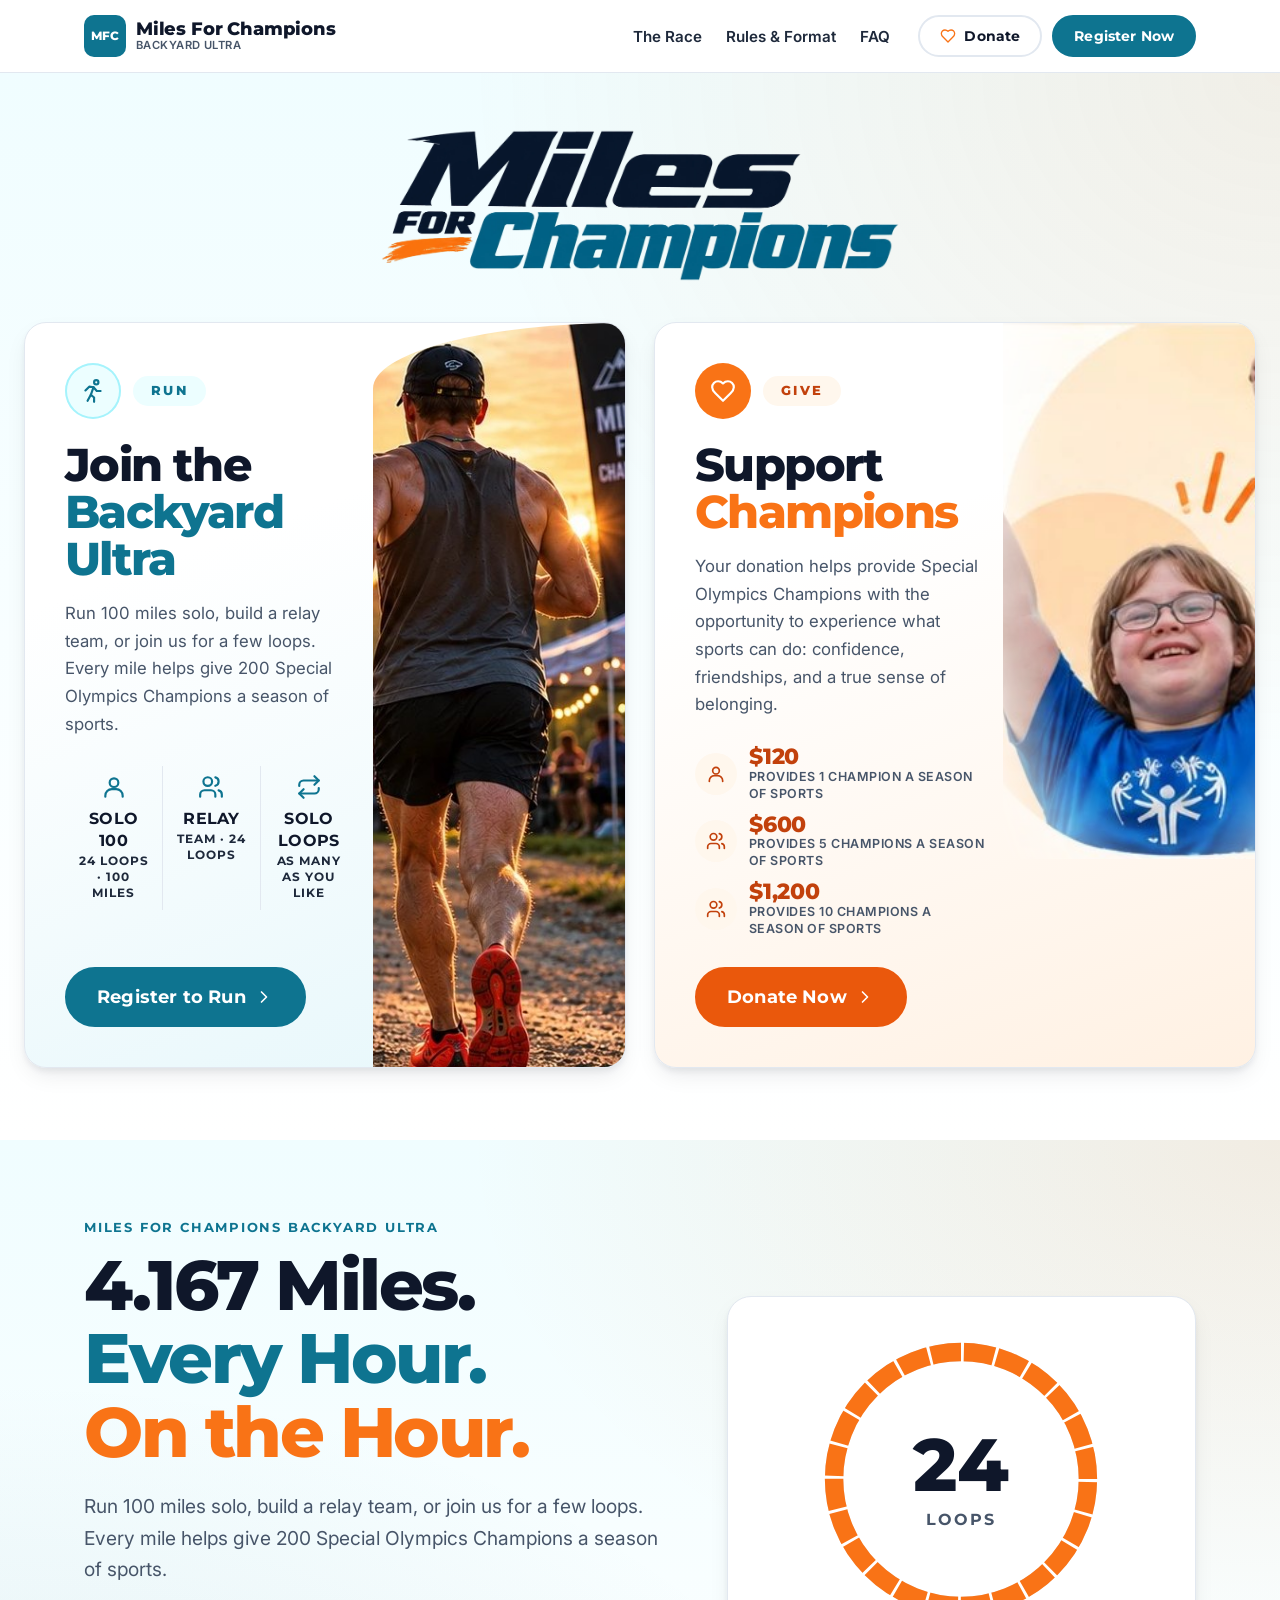
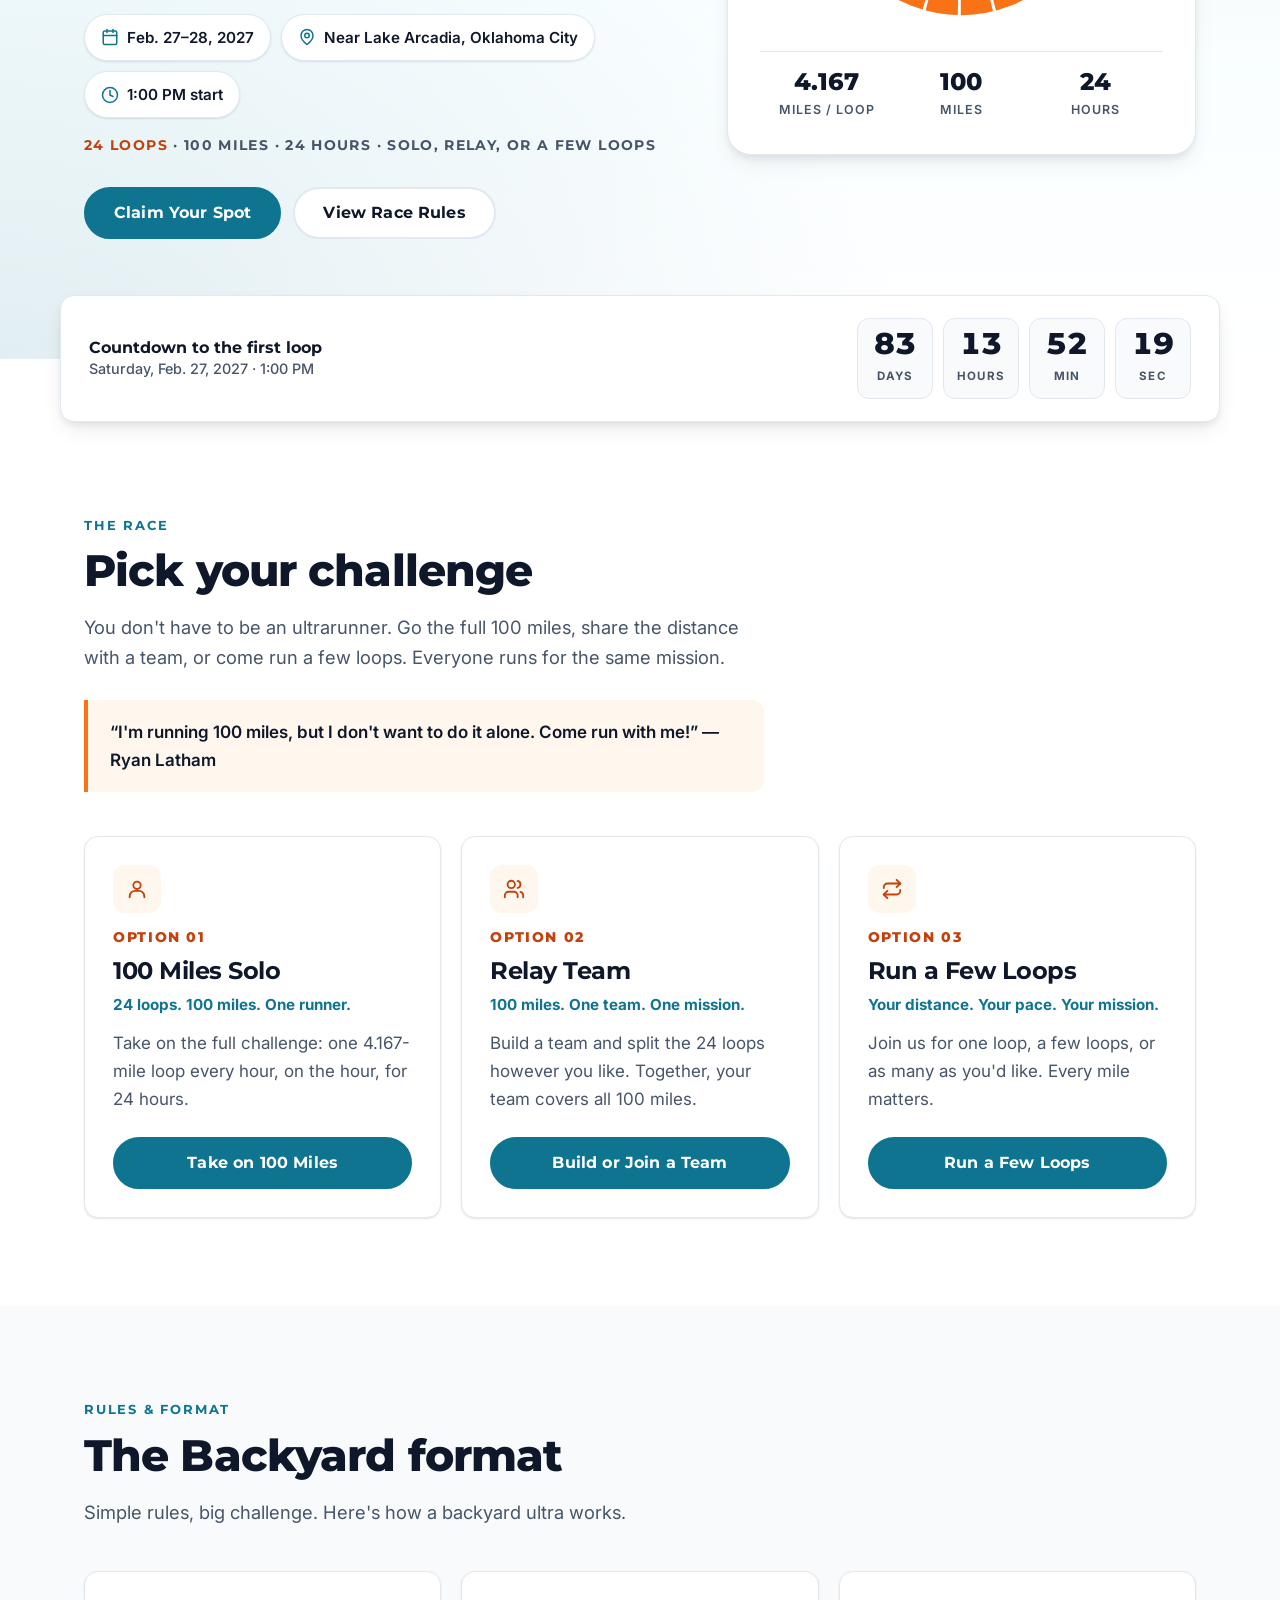
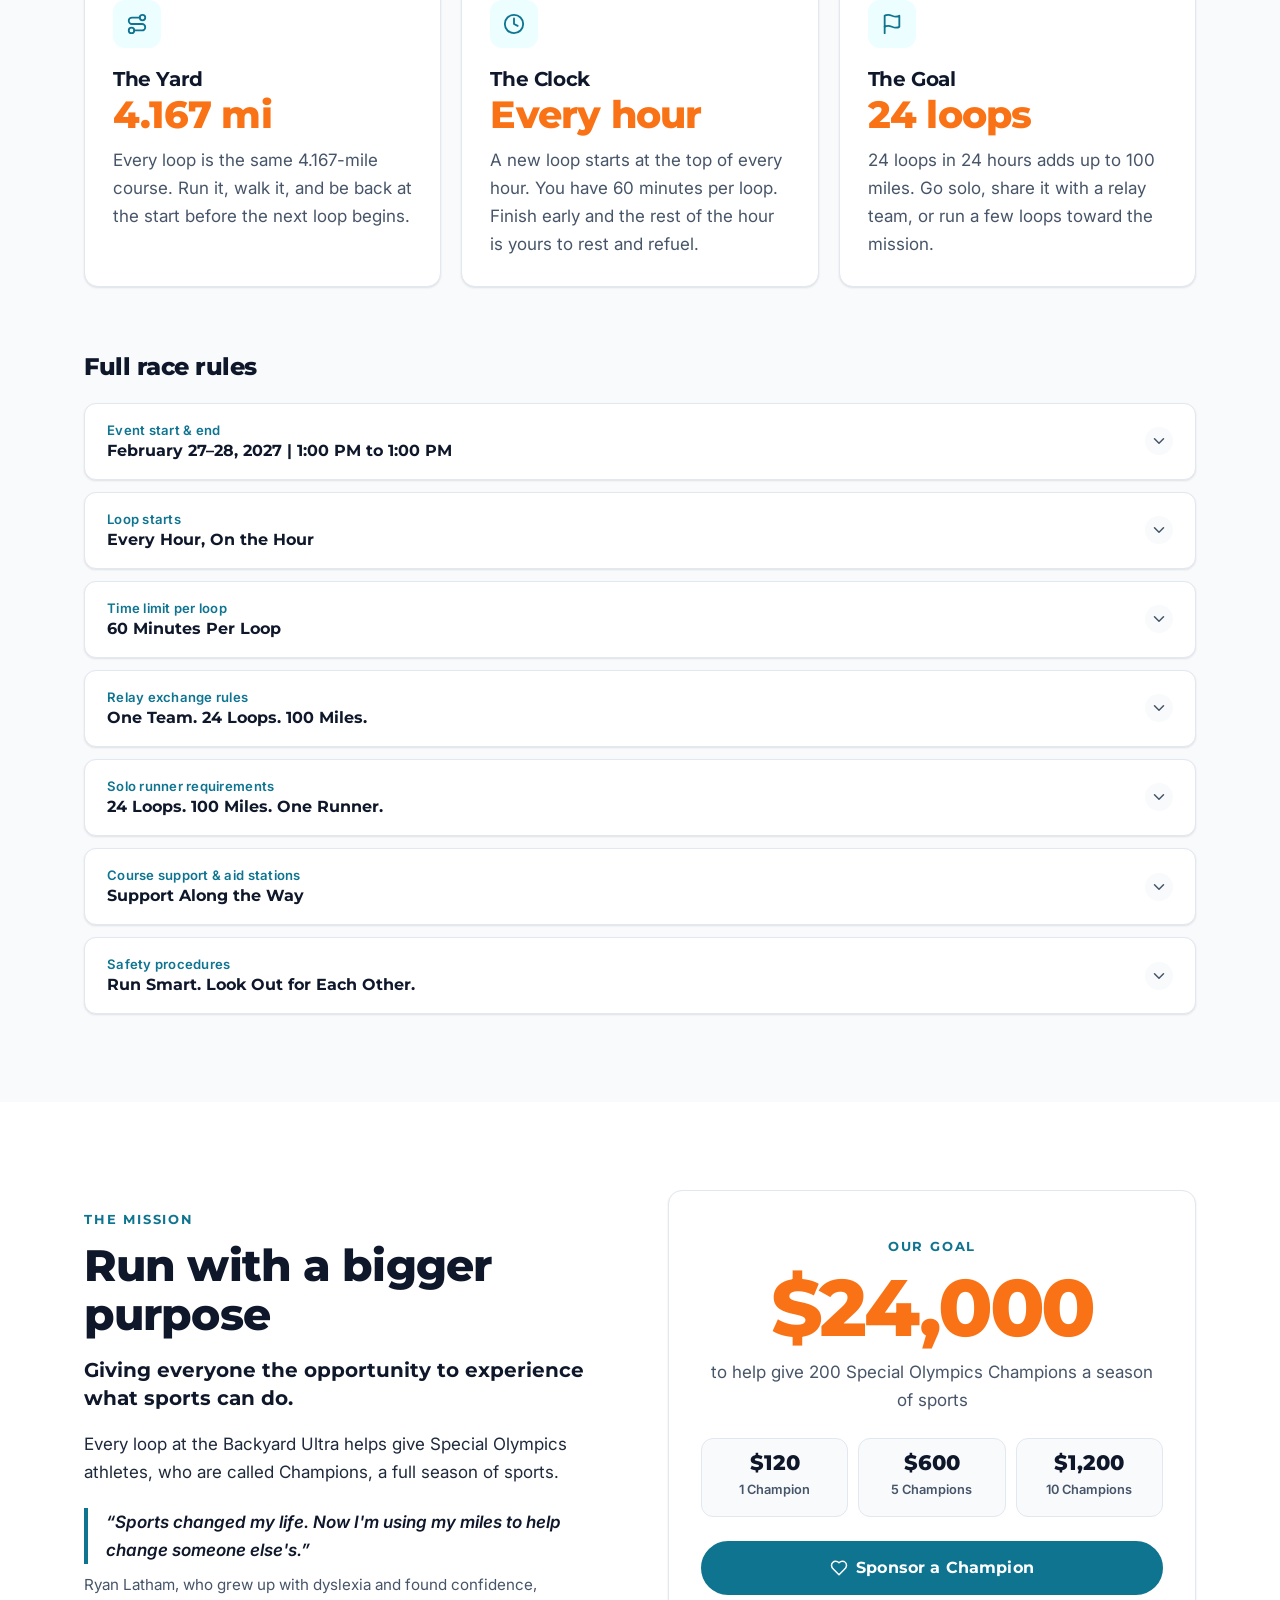
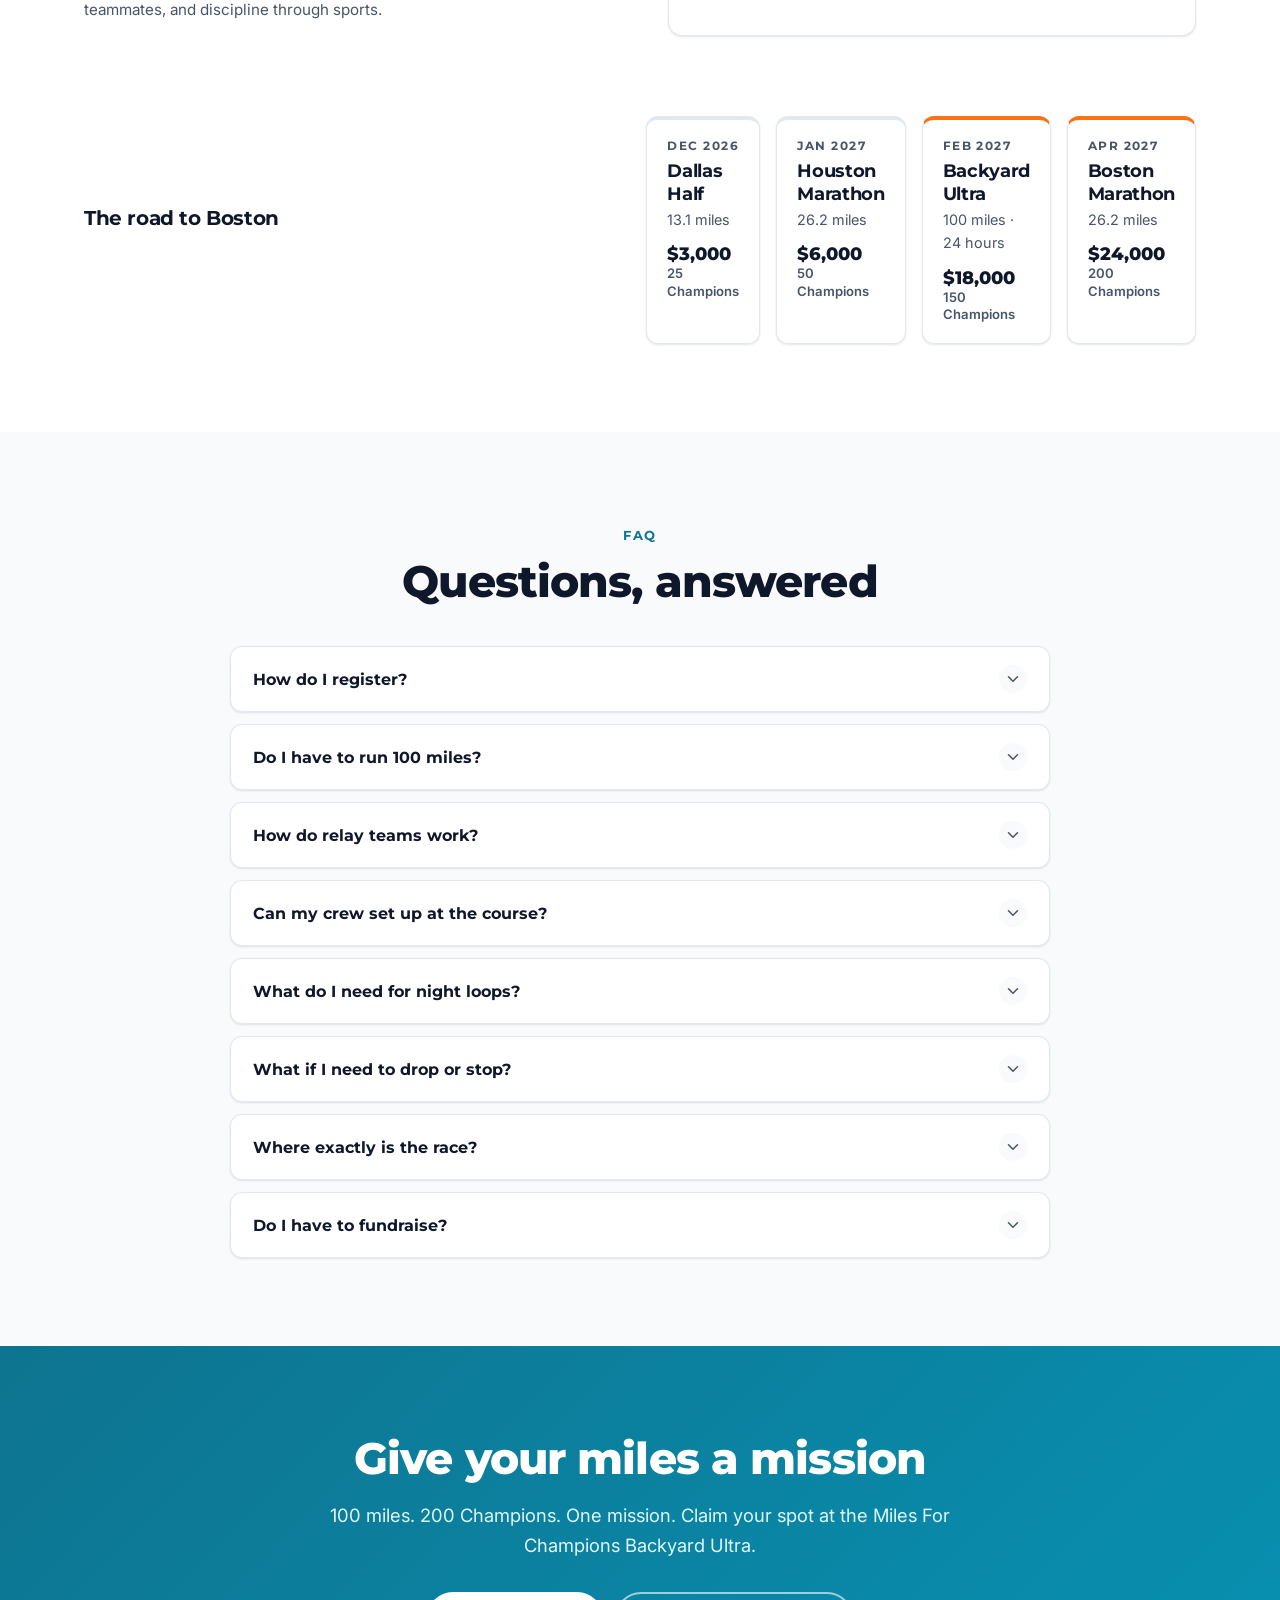
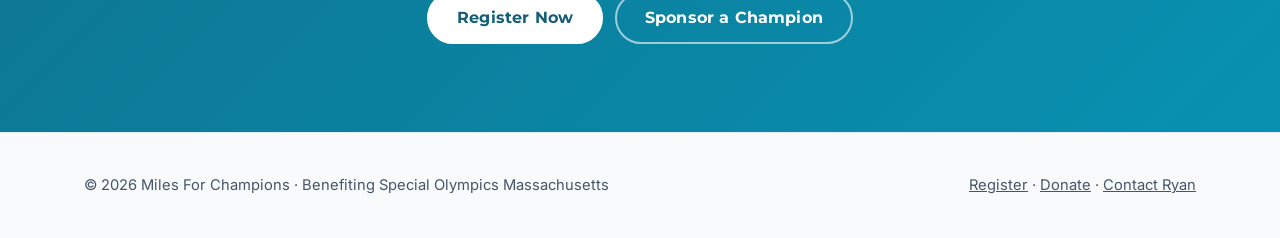
==== commit be692263: "Remove Race Day Essentials, Schedule, and Location sections Co-Authored-By: Claude Opus 5.5 <noreply" ====
--- a/index.html
+++ b/index.html
@@ -26,8 +26,6 @@
         <ul class="nav" id="nav">
           <li><a href="#race">The Race</a></li>
           <li><a href="#format">Rules &amp; Format</a></li>
-          <li><a href="#location">Location &amp; Pit Area</a></li>
-          <li><a href="#schedule">Schedule</a></li>
           <li><a href="#faq">FAQ</a></li>
         </ul>
       </nav>
@@ -190,95 +188,7 @@
       </div>
     </section>
 
-    <section id="essentials">
-      <div class="wrap">
-        <span class="eyebrow">Race Day Essentials</span>
-        <h2>Everything you need to know</h2>
-        <div class="grid-2 essentials">
-          <div class="card tile">
-            <div class="icon"><svg width="22" height="22" viewBox="0 0 24 24" fill="none" stroke="currentColor" stroke-width="2" stroke-linecap="round" stroke-linejoin="round" aria-hidden="true"><path d="M9 3 3 6v15l6-3 6 3 6-3V3l-6 3-6-3Z"/><path d="M9 3v15M15 6v15"/></svg></div>
-            <h3>Course Map &amp; Elevation</h3>
-            <p>The 4.167-mile loop map and elevation profile will be shared with registered runners before race day.</p>
-            <span class="badge soon">Coming soon</span>
-          </div>
-          <a class="card tile" href="#location">
-            <div class="icon"><svg width="22" height="22" viewBox="0 0 24 24" fill="none" stroke="currentColor" stroke-width="2" stroke-linecap="round" stroke-linejoin="round" aria-hidden="true"><path d="M3.5 21 12 3l8.5 18"/><path d="m12 13-4 8M12 13l4 8"/><path d="M2 21h20"/></svg></div>
-            <h3>Pit Crew &amp; Tent Setup</h3>
-            <p>The start/finish area is home base for runners, relay teams, crews, and supporters. Setup details will be shared before race day.</p>
-            <span class="more">Location &amp; pit area →</span>
-          </a>
-          <a class="card tile" href="#location">
-            <div class="icon"><svg width="22" height="22" viewBox="0 0 24 24" fill="none" stroke="currentColor" stroke-width="2" stroke-linecap="round" stroke-linejoin="round" aria-hidden="true"><path d="M12 22a7 7 0 0 0 7-7c0-2-1-3.9-3-5.5s-3.5-4-4-6.5c-.5 2.5-2 4.9-4 6.5S5 13 5 15a7 7 0 0 0 7 7z"/></svg></div>
-            <h3>Aid Station &amp; Nutrition</h3>
-            <p>Plan to bring your own hydration, nutrition, and gear. Details about available aid, water, and restrooms are coming before race day.</p>
-            <span class="more">What to bring →</span>
-          </a>
-          <a class="card tile" href="#schedule">
-            <div class="icon"><svg width="22" height="22" viewBox="0 0 24 24" fill="none" stroke="currentColor" stroke-width="2" stroke-linecap="round" stroke-linejoin="round" aria-hidden="true"><rect x="3" y="4" width="18" height="18" rx="2"/><path d="M16 2v4M8 2v4M3 10h18"/></svg></div>
-            <h3>Schedule of Events</h3>
-            <p>Loop 1 starts Saturday at 1:00 PM. The final loop starts Sunday at noon, and the event wraps at 1:00 PM.</p>
-            <span class="more">See the schedule →</span>
-          </a>
-        </div>
-      </div>
-    </section>
-
-    <section id="schedule" class="alt">
-      <div class="wrap">
-        <span class="eyebrow">Schedule</span>
-        <h2>24 hours, hour by hour</h2>
-        <p class="lead">A new loop starts at the top of every hour. Check-in and arrival details will be shared with registered runners before race day.</p>
-        <div class="schedule">
-          <div class="card day">
-            <h3><span class="icon orange" style="margin:0;width:40px;height:40px"><svg width="20" height="20" viewBox="0 0 24 24" fill="none" stroke="currentColor" stroke-width="2" stroke-linecap="round" stroke-linejoin="round" aria-hidden="true"><circle cx="12" cy="12" r="4"/><path d="M12 2v2M12 20v2M4.93 4.93l1.41 1.41M17.66 17.66l1.41 1.41M2 12h2M20 12h2M6.34 17.66l-1.41 1.41M19.07 4.93l-1.41 1.41"/></svg></span> Saturday, Feb. 27</h3>
-            <ol class="timeline">
-              <li><time>1:00 PM</time><div><b>Loop 1 starts</b><span>The Backyard Ultra begins.</span></div></li>
-              <li><time>2:00 PM</time><div><b>Loop 2 starts</b><span>And a new loop every hour after that.</span></div></li>
-              <li><time>After dark</time><div><b>Night loops</b><span>Headlamp or other lighting and reflective or high-visibility gear are required.</span></div></li>
-              <li><time>11:00 PM</time><div><b>Loop 11 starts</b><span>Last loop of Saturday.</span></div></li>
-            </ol>
-          </div>
-          <div class="card day">
-            <h3><span class="icon" style="margin:0;width:40px;height:40px"><svg width="20" height="20" viewBox="0 0 24 24" fill="none" stroke="currentColor" stroke-width="2" stroke-linecap="round" stroke-linejoin="round" aria-hidden="true"><path d="M12 3a6 6 0 0 0 9 9 9 9 0 1 1-9-9Z"/></svg></span> Sunday, Feb. 28</h3>
-            <ol class="timeline">
-              <li><time>12:00 AM</time><div><b>Loop 12 starts</b><span>The halfway point.</span></div></li>
-              <li><time>12:00 PM</time><div><b>Loop 24 starts</b><span>The final loop.</span></div></li>
-              <li><time>1:00 PM</time><div><b>Event concludes</b><span>24 loops. 100 miles. Done.</span></div></li>
-            </ol>
-          </div>
-        </div>
-      </div>
-    </section>
-
-    <section id="location">
-      <div class="wrap">
-        <span class="eyebrow">Location &amp; Pit Area</span>
-        <h2>Where it all happens</h2>
-        <div class="grid-2 location">
-          <div class="card">
-            <div class="icon"><svg width="22" height="22" viewBox="0 0 24 24" fill="none" stroke="currentColor" stroke-width="2" stroke-linecap="round" stroke-linejoin="round" aria-hidden="true"><path d="M20 10c0 6-8 12-8 12s-8-6-8-12a8 8 0 0 1 16 0Z"/><circle cx="12" cy="10" r="3"/></svg></div>
-            <h3>The venue</h3>
-            <p>Private property approximately 3 miles from Lake Arcadia in Oklahoma City, Oklahoma.</p>
-            <ul>
-              <li><svg width="18" height="18" viewBox="0 0 24 24" fill="none" stroke="currentColor" stroke-width="2" stroke-linecap="round" stroke-linejoin="round" aria-hidden="true"><path d="M20 6 9 17l-5-5"/></svg> The exact address and arrival instructions will be shared with registered participants before race day.</li>
-            </ul>
-            <div class="btns" style="margin-top:22px"><a class="btn secondary small" href="https://www.google.com/maps/search/?api=1&amp;query=Lake+Arcadia+Oklahoma" target="_blank" rel="noopener">View Lake Arcadia on Google Maps</a></div>
-          </div>
-          <div class="card">
-            <div class="icon"><svg width="22" height="22" viewBox="0 0 24 24" fill="none" stroke="currentColor" stroke-width="2" stroke-linecap="round" stroke-linejoin="round" aria-hidden="true"><path d="M3.5 21 12 3l8.5 18"/><path d="m12 13-4 8M12 13l4 8"/><path d="M2 21h20"/></svg></div>
-            <h3>Start/finish &amp; pit area</h3>
-            <p>A designated start/finish area is the central gathering point for runners, relay teams, crews, and supporters.</p>
-            <ul>
-              <li><svg width="18" height="18" viewBox="0 0 24 24" fill="none" stroke="currentColor" stroke-width="2" stroke-linecap="round" stroke-linejoin="round" aria-hidden="true"><path d="M20 6 9 17l-5-5"/></svg> Relay exchanges happen here between loops.</li>
-              <li><svg width="18" height="18" viewBox="0 0 24 24" fill="none" stroke="currentColor" stroke-width="2" stroke-linecap="round" stroke-linejoin="round" aria-hidden="true"><path d="M20 6 9 17l-5-5"/></svg> Bring your own hydration, nutrition, running gear, and personal supplies for your distance.</li>
-              <li><svg width="18" height="18" viewBox="0 0 24 24" fill="none" stroke="currentColor" stroke-width="2" stroke-linecap="round" stroke-linejoin="round" aria-hidden="true"><path d="M20 6 9 17l-5-5"/></svg> Details about aid, water, restrooms, and crew setup will be shared before race day.</li>
-            </ul>
-          </div>
-        </div>
-      </div>
-    </section>
-
-    <section id="mission" class="mission alt">
+    <section id="mission" class="mission">
       <div class="wrap">
         <div>
           <span class="eyebrow">The Mission</span>
@@ -311,7 +221,7 @@
       </div>
     </section>
 
-    <section id="faq">
+    <section id="faq" class="alt">
       <div class="wrap">
         <div class="center">
           <span class="eyebrow">FAQ</span>
--- a/assets/home.css
+++ b/assets/home.css
@@ -69,31 +69,6 @@
 details[open] .chev { transform: rotate(180deg); }
 .rules details p, .faq details p { padding: 0 22px 20px; color: var(--muted); }
 
-/* Essentials */
-.essentials { margin-top: 44px; }
-.tile { display: block; text-decoration: none; color: inherit; transition: transform .2s, box-shadow .2s, border-color .2s; }
-.tile:hover { transform: translateY(-3px); box-shadow: var(--shadow-md); border-color: #cbd5e1; }
-.tile h3 { margin-bottom: 6px; }
-.tile p { color: var(--muted); font-size: .98rem; }
-.tile .more { display: inline-block; margin-top: 14px; font-weight: 700; color: var(--primary); font-size: .92rem; }
-.tile .soon { display: inline-block; margin-top: 14px; }
-
-/* Schedule */
-.schedule { margin-top: 40px; display: grid; grid-template-columns: 1fr 1fr; gap: 20px; }
-.day h3 { display: flex; align-items: center; gap: 10px; margin-bottom: 18px; }
-.timeline { list-style: none; position: relative; }
-.timeline li { position: relative; display: grid; grid-template-columns: 100px 1fr; gap: 16px; padding: 12px 0; border-top: 1px solid var(--line); }
-.timeline li:first-child { border-top: 0; }
-.timeline time { font: 800 .98rem/1.4 var(--head); color: var(--primary); }
-.timeline b { color: var(--heading); display: block; }
-.timeline span { color: var(--muted); font-size: .95rem; }
-
-/* Location */
-.location { margin-top: 40px; }
-.location ul { list-style: none; margin-top: 14px; display: grid; gap: 10px; }
-.location li { display: flex; gap: 10px; color: var(--muted); }
-.location li svg { flex: none; margin-top: 4px; color: var(--primary); }
-
 /* Mission */
 .mission .wrap { display: grid; grid-template-columns: 1fr 1fr; gap: 56px; align-items: center; }
 .goal-card { text-align: center; padding: 40px 32px; }
@@ -138,7 +113,6 @@
   .hero .wrap, .mission .wrap { grid-template-columns: 1fr; gap: 40px; }
   .hero { padding: 48px 0 104px; }
   .dial { max-width: 420px; }
-  .schedule { grid-template-columns: 1fr; }
   .road { grid-template-columns: 1fr 1fr; }
 }
 @media (max-width: 720px) {
@@ -146,7 +120,6 @@
   .unit { min-width: 64px; }
   .unit b { font-size: 1.5rem; }
   .units { gap: 6px; }
-  .timeline li { grid-template-columns: 84px 1fr; }
   .road { grid-template-columns: 1fr; }
 }
 
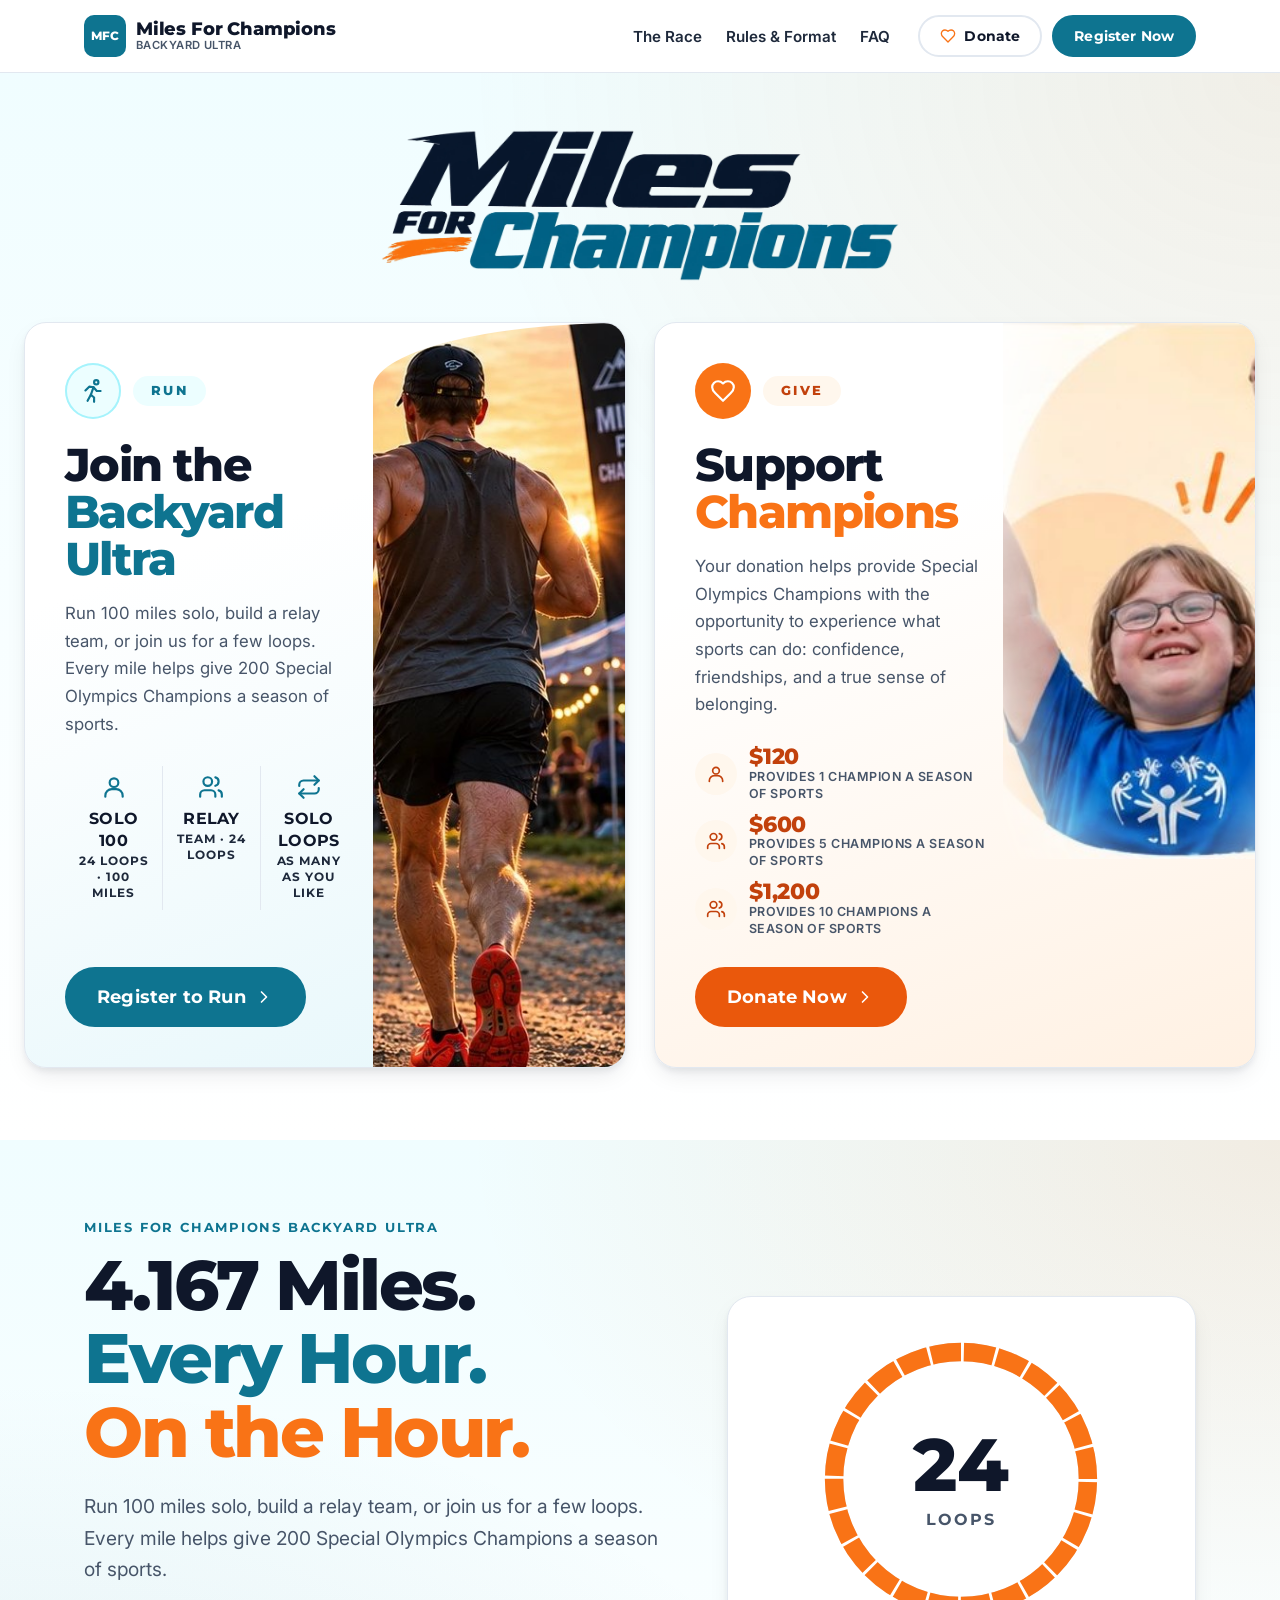
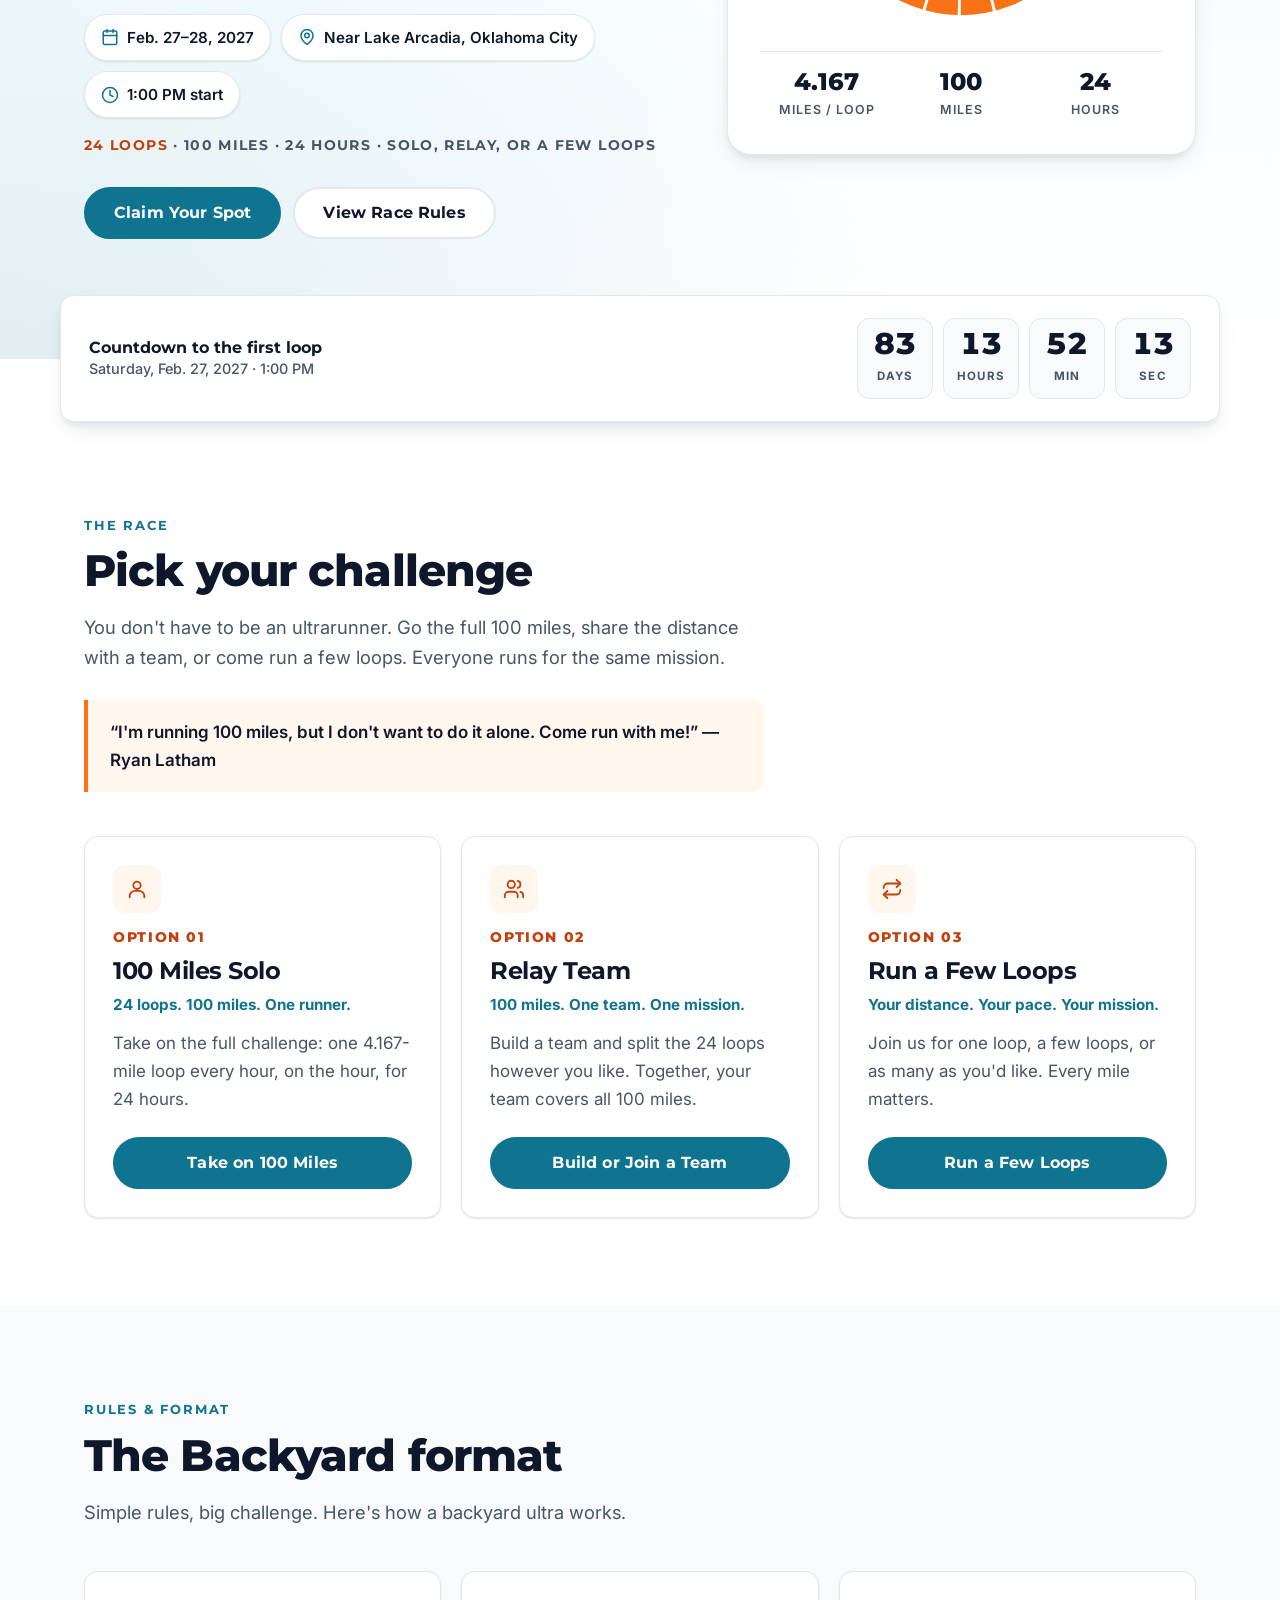
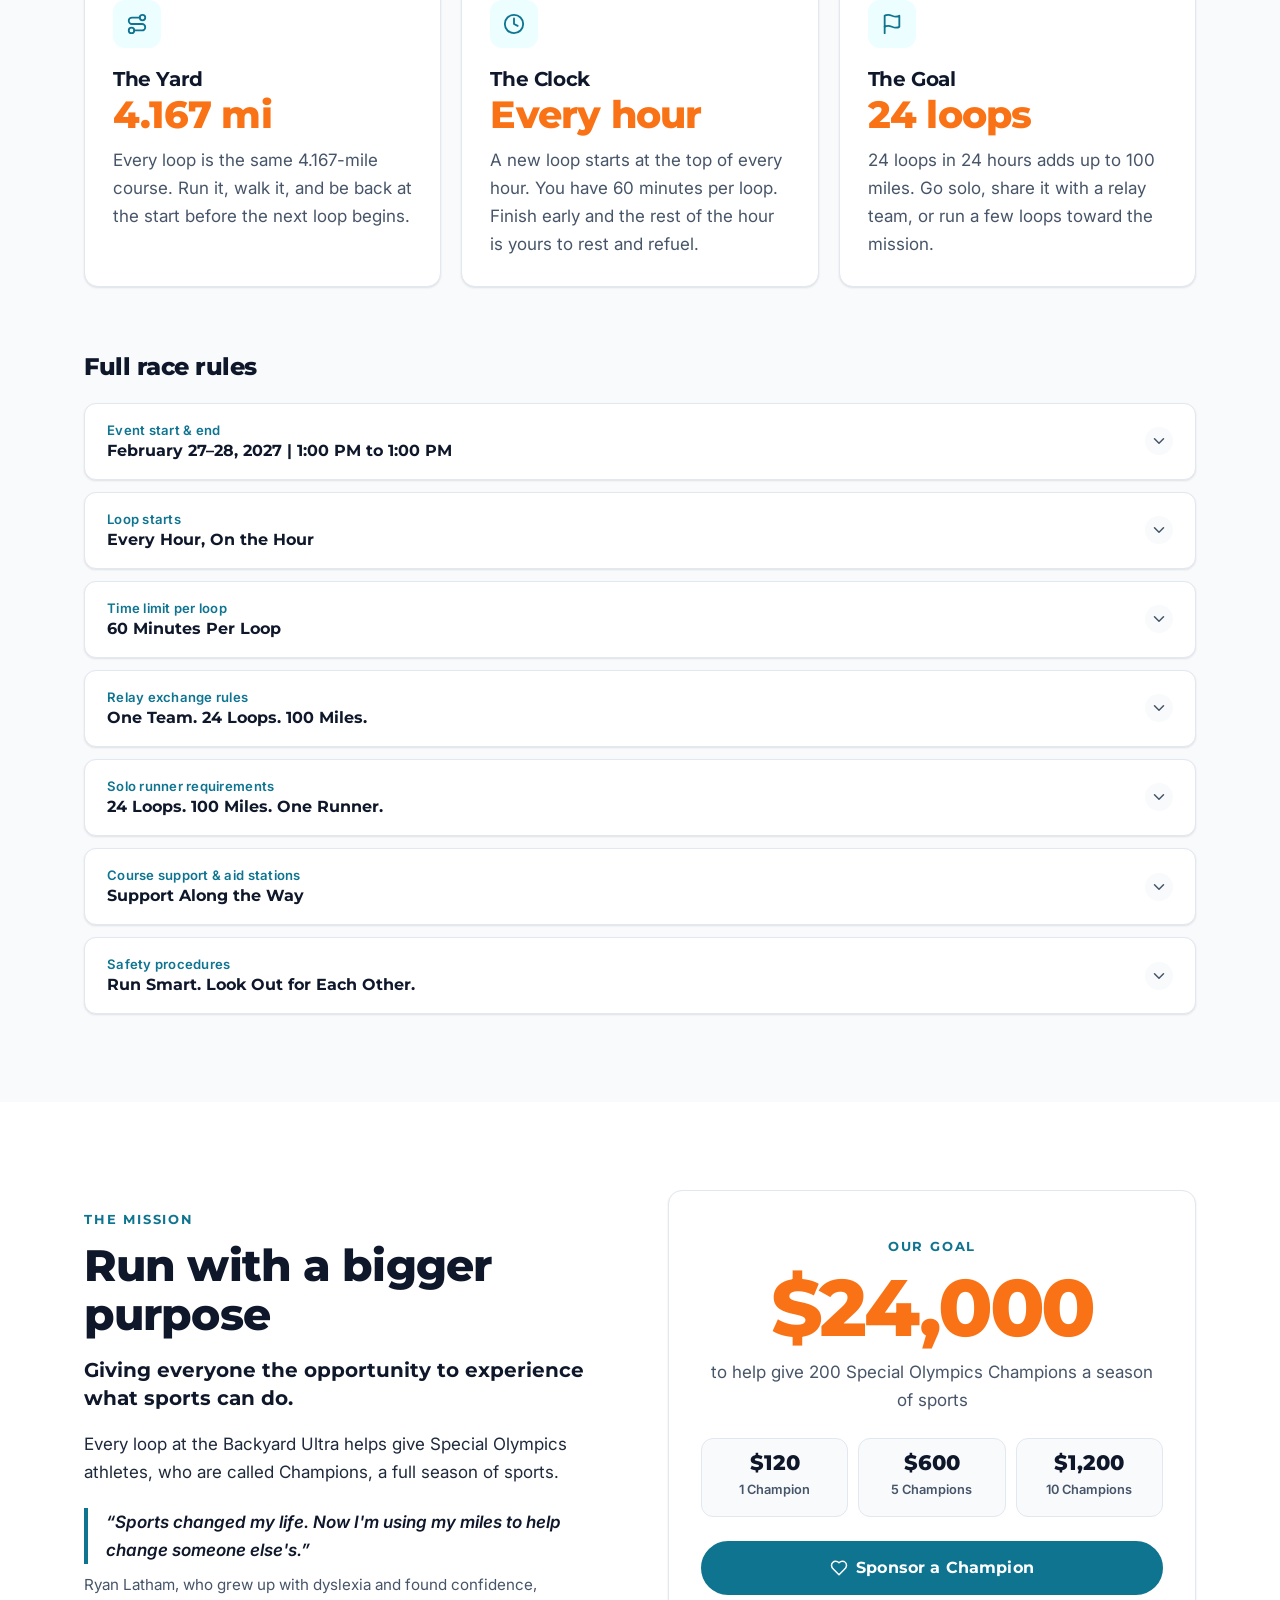
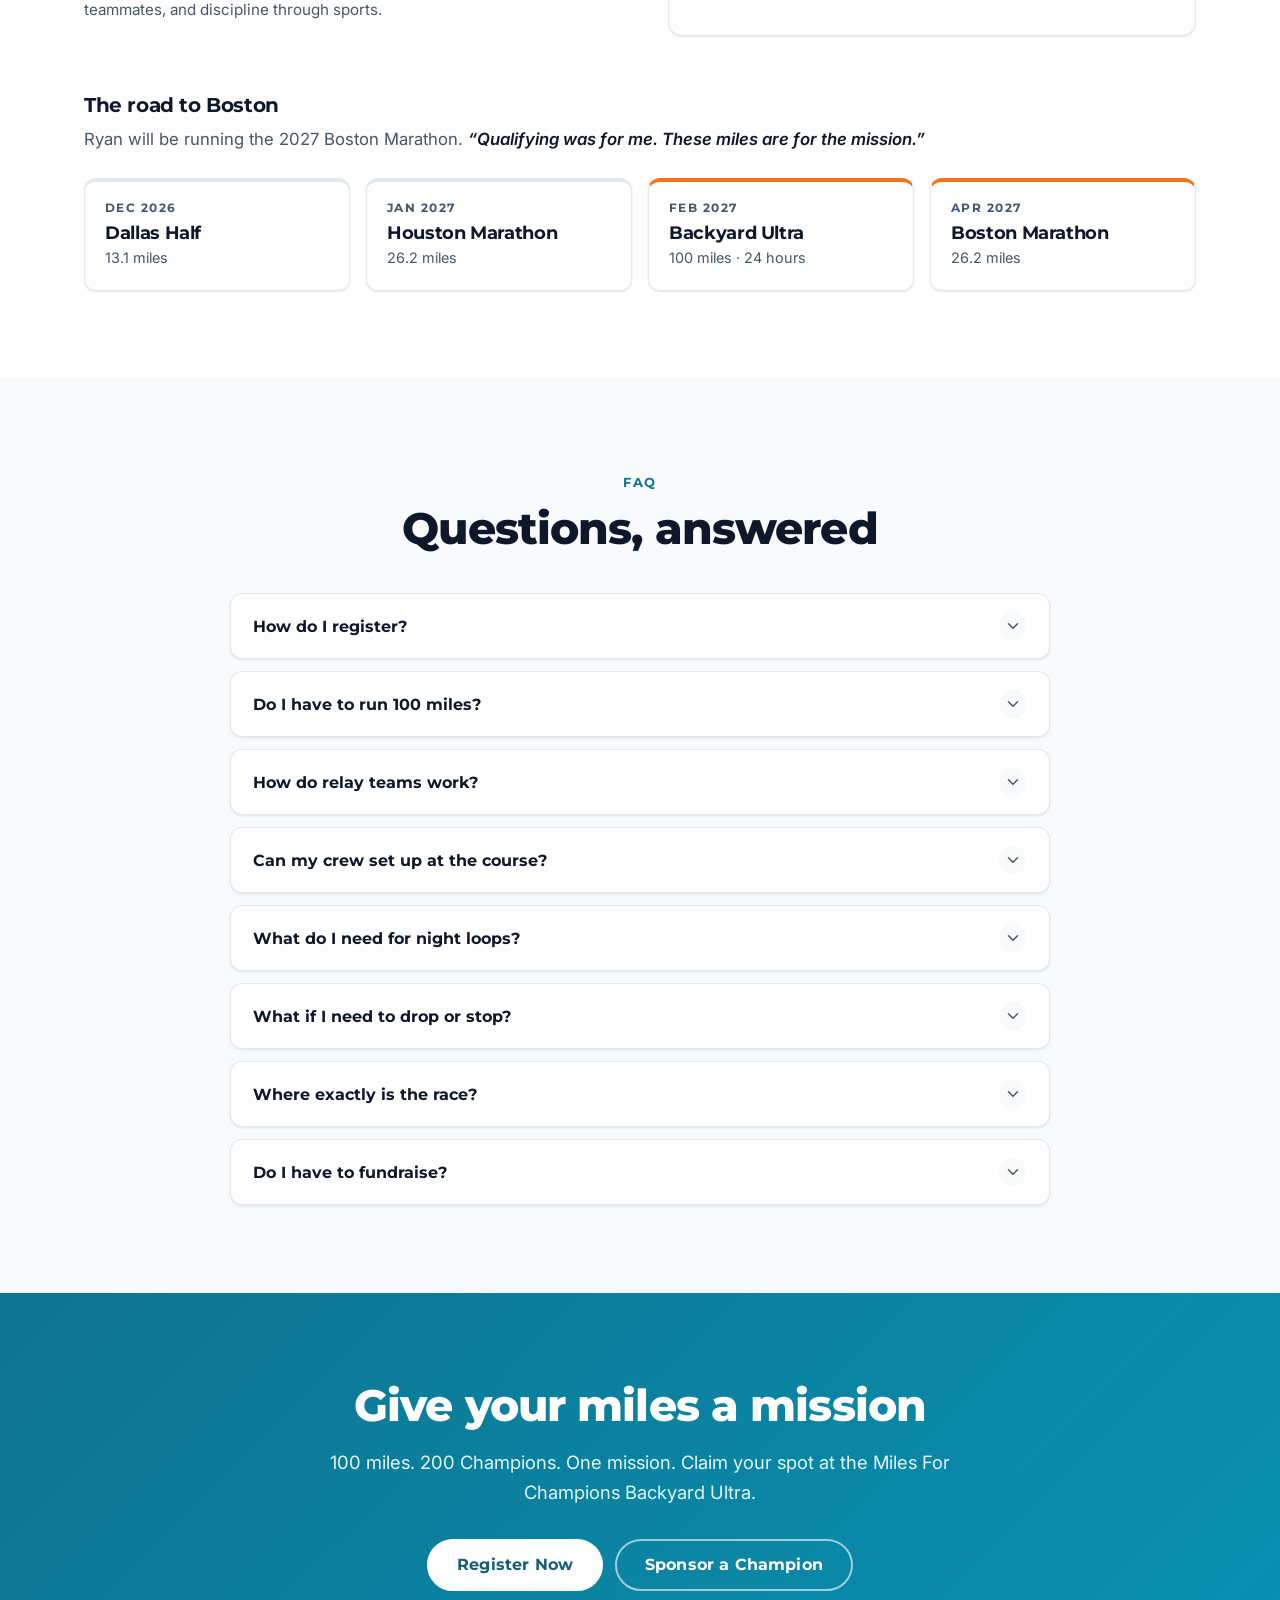
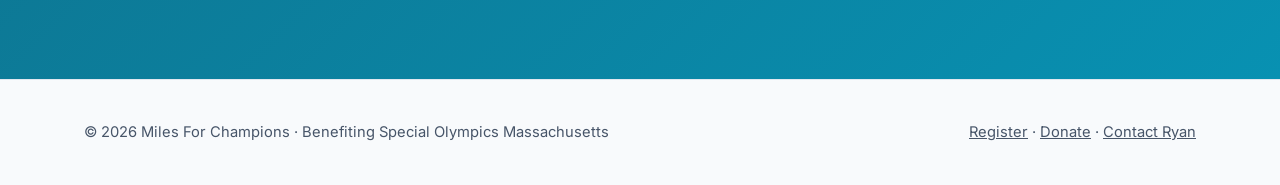
==== commit 175938d2: "Road to Boston: add Ryan's Boston line, drop per-race money goals Co-Authored-By: Claude Opus 5.5 <n" ====
--- a/index.html
+++ b/index.html
@@ -212,11 +212,12 @@
       </div>
       <div class="wrap journey">
         <h3>The road to Boston</h3>
+        <p class="road-sub">Ryan will be running the 2027 Boston Marathon. <span>“Qualifying was for me. These miles are for the mission.”</span></p>
         <ol class="road">
-          <li><div class="when">Dec 2026</div><h3>Dallas Half</h3><div class="dist">13.1 miles</div><div class="target">$3,000<small>25 Champions</small></div></li>
-          <li><div class="when">Jan 2027</div><h3>Houston Marathon</h3><div class="dist">26.2 miles</div><div class="target">$6,000<small>50 Champions</small></div></li>
-          <li class="feature"><div class="when">Feb 2027</div><h3>Backyard Ultra</h3><div class="dist">100 miles · 24 hours</div><div class="target">$18,000<small>150 Champions</small></div></li>
-          <li class="feature"><div class="when">Apr 2027</div><h3>Boston Marathon</h3><div class="dist">26.2 miles</div><div class="target">$24,000<small>200 Champions</small></div></li>
+          <li><div class="when">Dec 2026</div><h3>Dallas Half</h3><div class="dist">13.1 miles</div></li>
+          <li><div class="when">Jan 2027</div><h3>Houston Marathon</h3><div class="dist">26.2 miles</div></li>
+          <li class="feature"><div class="when">Feb 2027</div><h3>Backyard Ultra</h3><div class="dist">100 miles · 24 hours</div></li>
+          <li class="feature"><div class="when">Apr 2027</div><h3>Boston Marathon</h3><div class="dist">26.2 miles</div></li>
         </ol>
       </div>
     </section>
--- a/assets/home.css
+++ b/assets/home.css
@@ -84,15 +84,15 @@
 .mission .quote { margin-top: 22px; padding-left: 18px; border-left: 4px solid var(--primary); color: var(--heading); font-weight: 600; font-style: italic; }
 .mission .sign { margin-top: 8px; color: var(--muted); font-size: .95rem; }
 
-.journey { margin-top: 56px; }
+.mission .journey { display: block; margin-top: 56px; }
+.road-sub { margin-top: 8px; color: var(--muted); font-size: 1.05rem; }
+.road-sub span { color: var(--heading); font-weight: 600; font-style: italic; }
 .road { display: grid; grid-template-columns: repeat(4, 1fr); gap: 16px; margin-top: 24px; list-style: none; }
 .road li { background: #fff; border: 1px solid var(--line); border-radius: 12px; box-shadow: var(--shadow-sm); padding: 20px; border-top: 4px solid var(--line); }
 .road li.feature { border-top-color: var(--accent); }
 .road .when { font: 700 .75rem/1 var(--head); letter-spacing: .12em; text-transform: uppercase; color: var(--muted); }
 .road h3 { font-size: 1.1rem; margin: 8px 0 2px; }
 .road .dist { font-size: .9rem; color: var(--muted); }
-.road .target { margin-top: 12px; font: 800 1.15rem/1.2 var(--head); color: var(--heading); }
-.road .target small { display: block; font: 600 .82rem/1.3 var(--body); color: var(--muted); }
 
 /* FAQ */
 .faq { max-width: 820px; margin: 40px auto 0; display: grid; gap: 12px; }
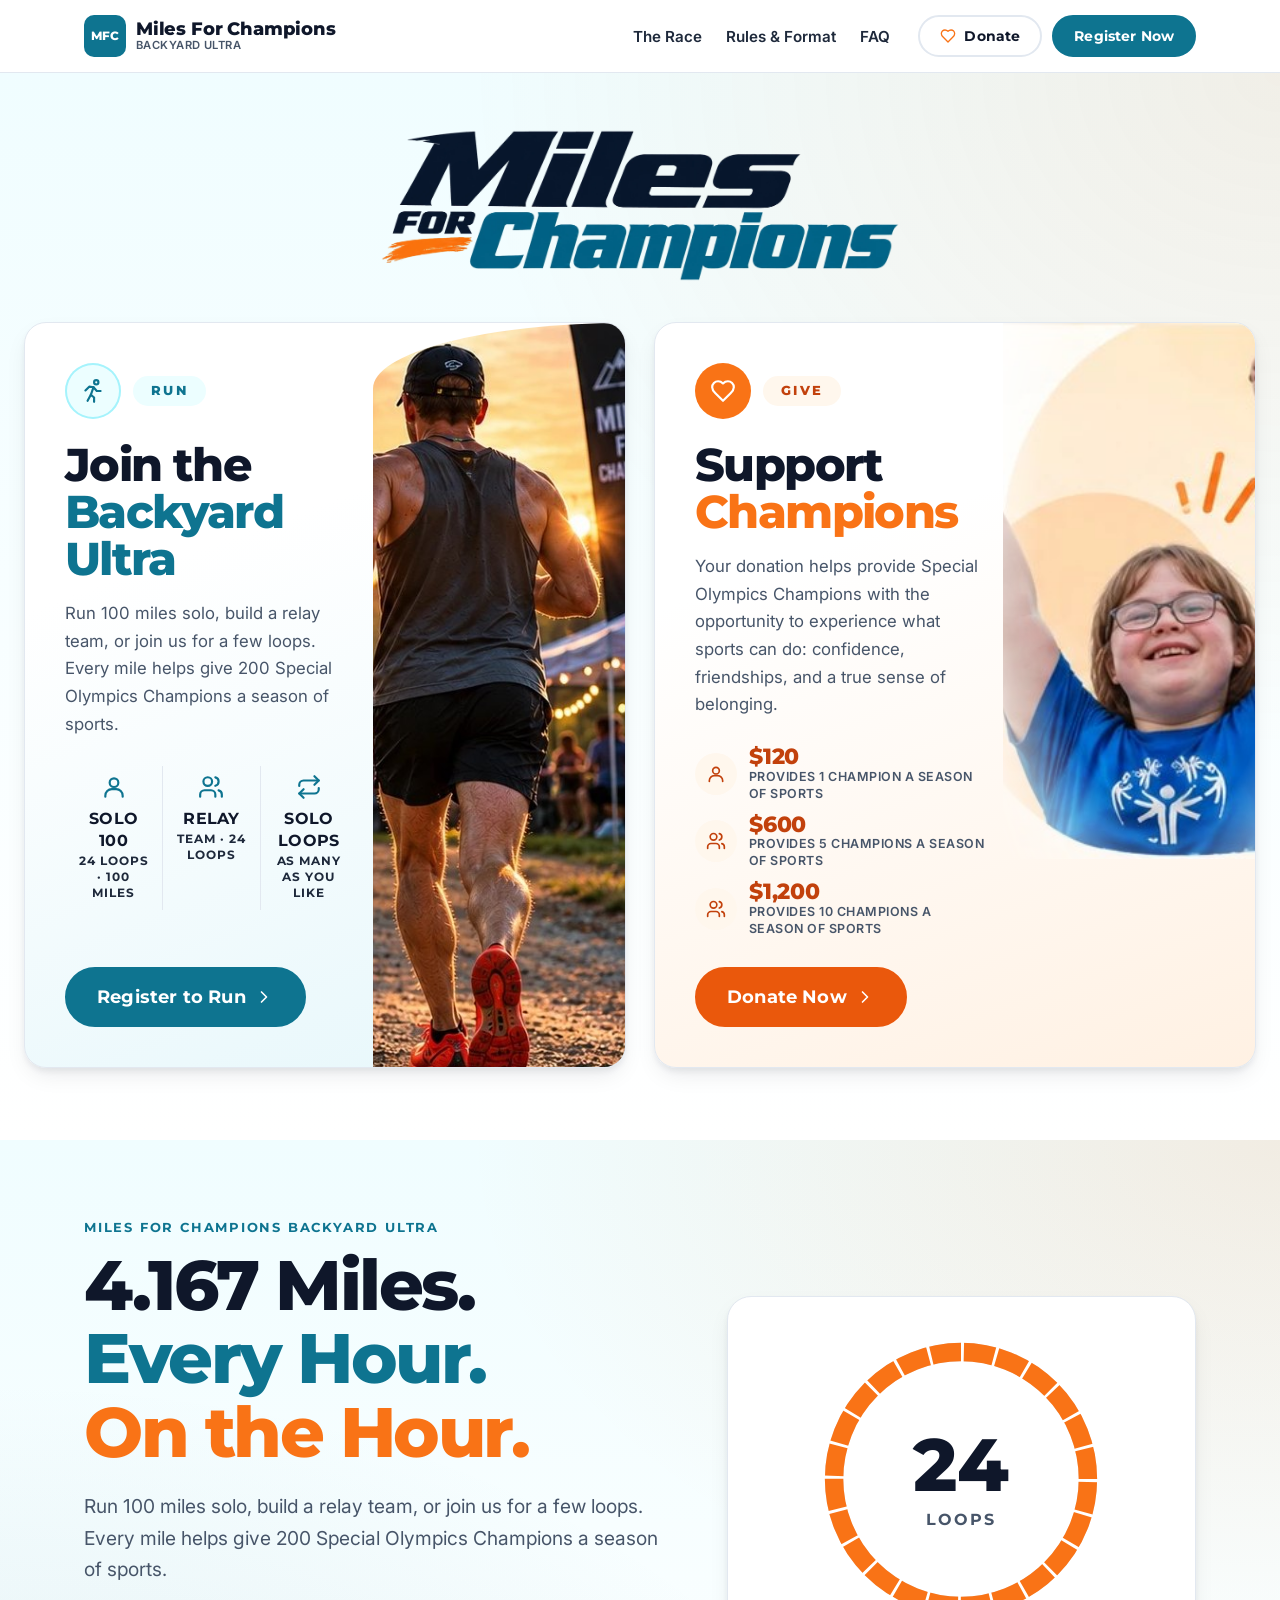
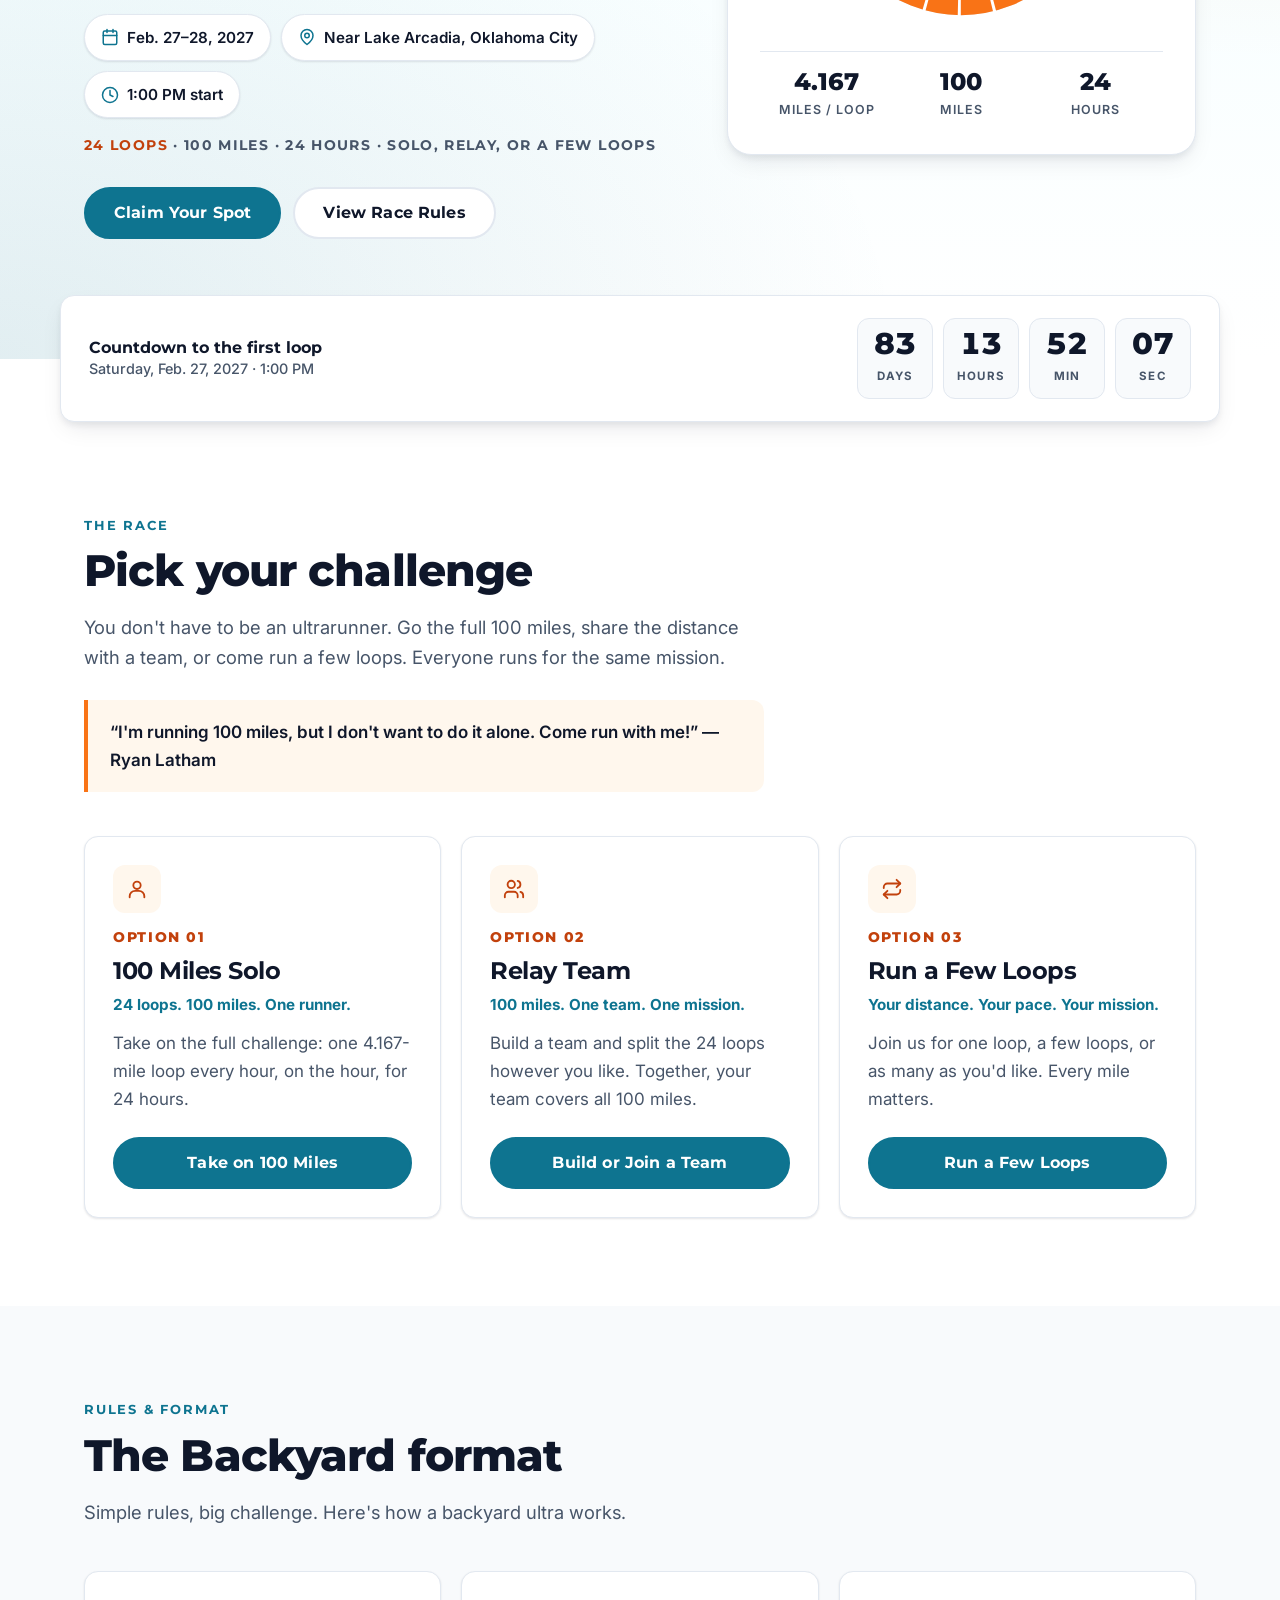
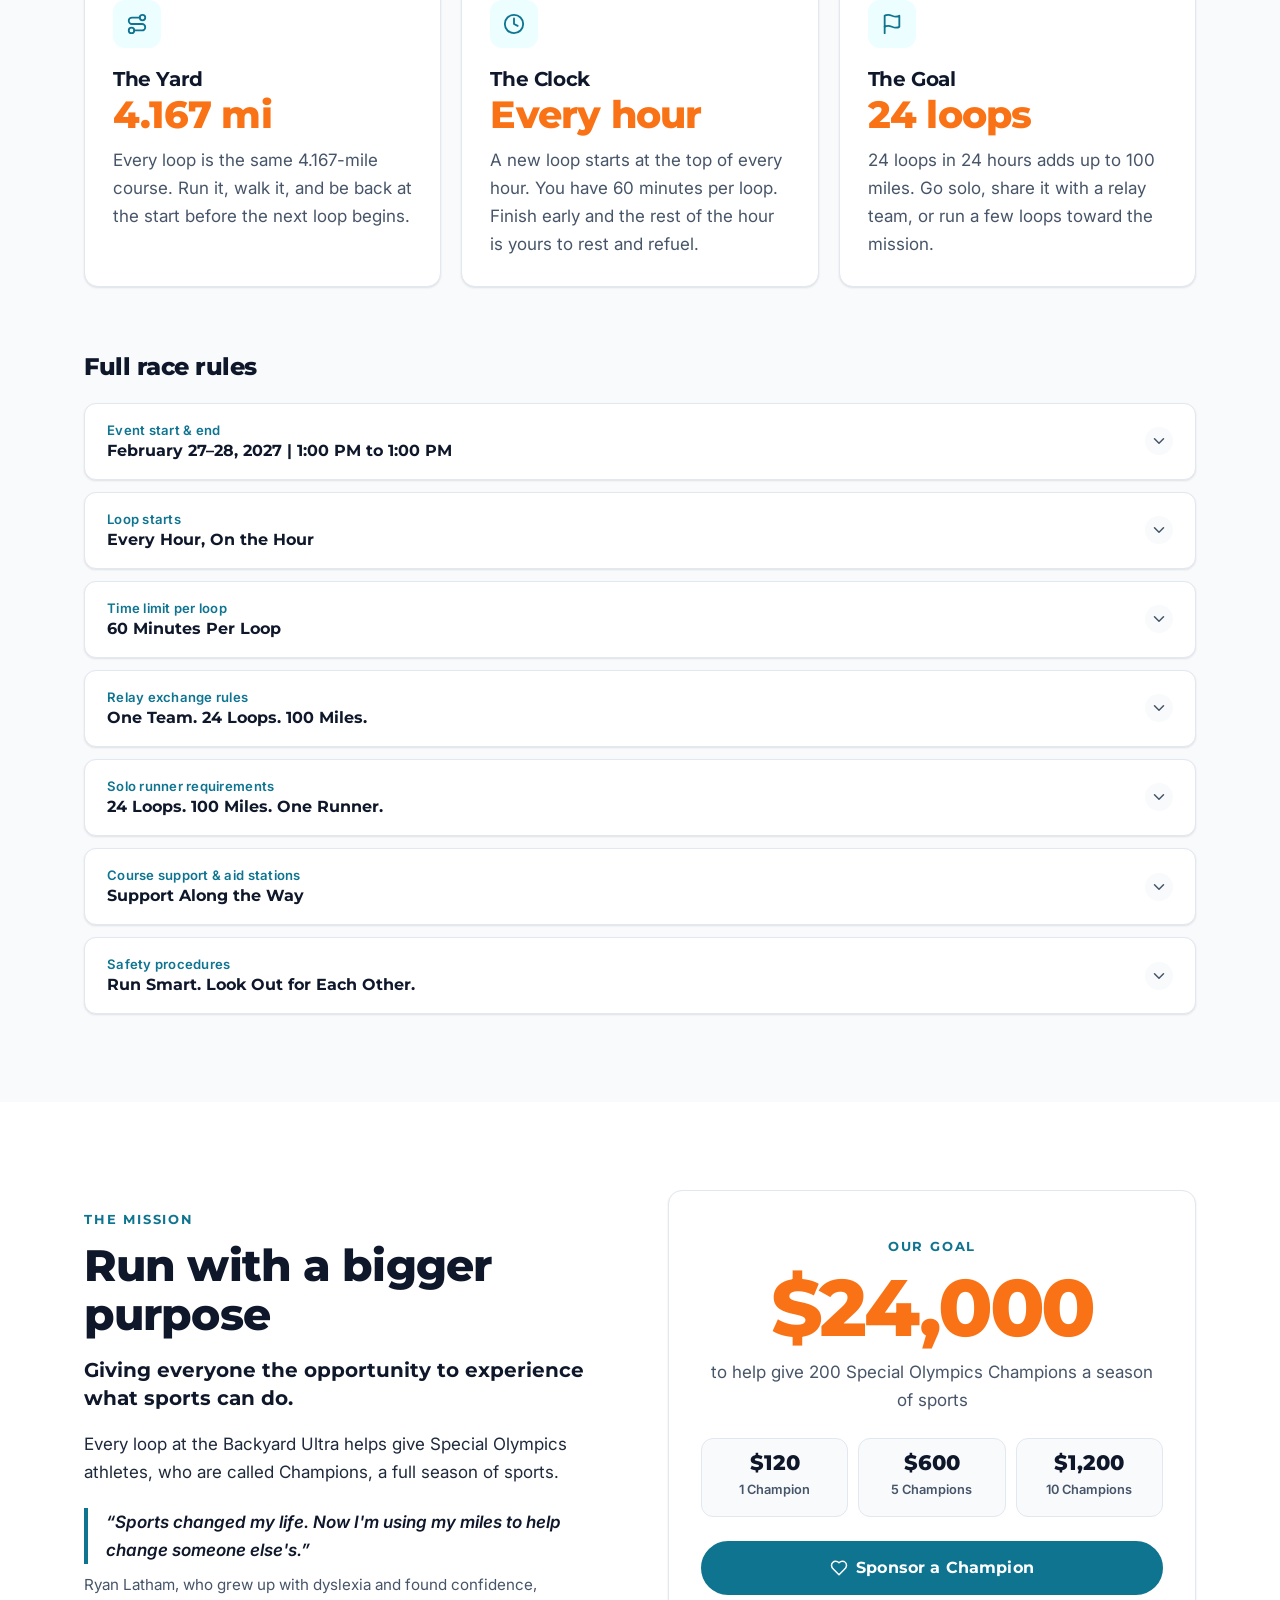
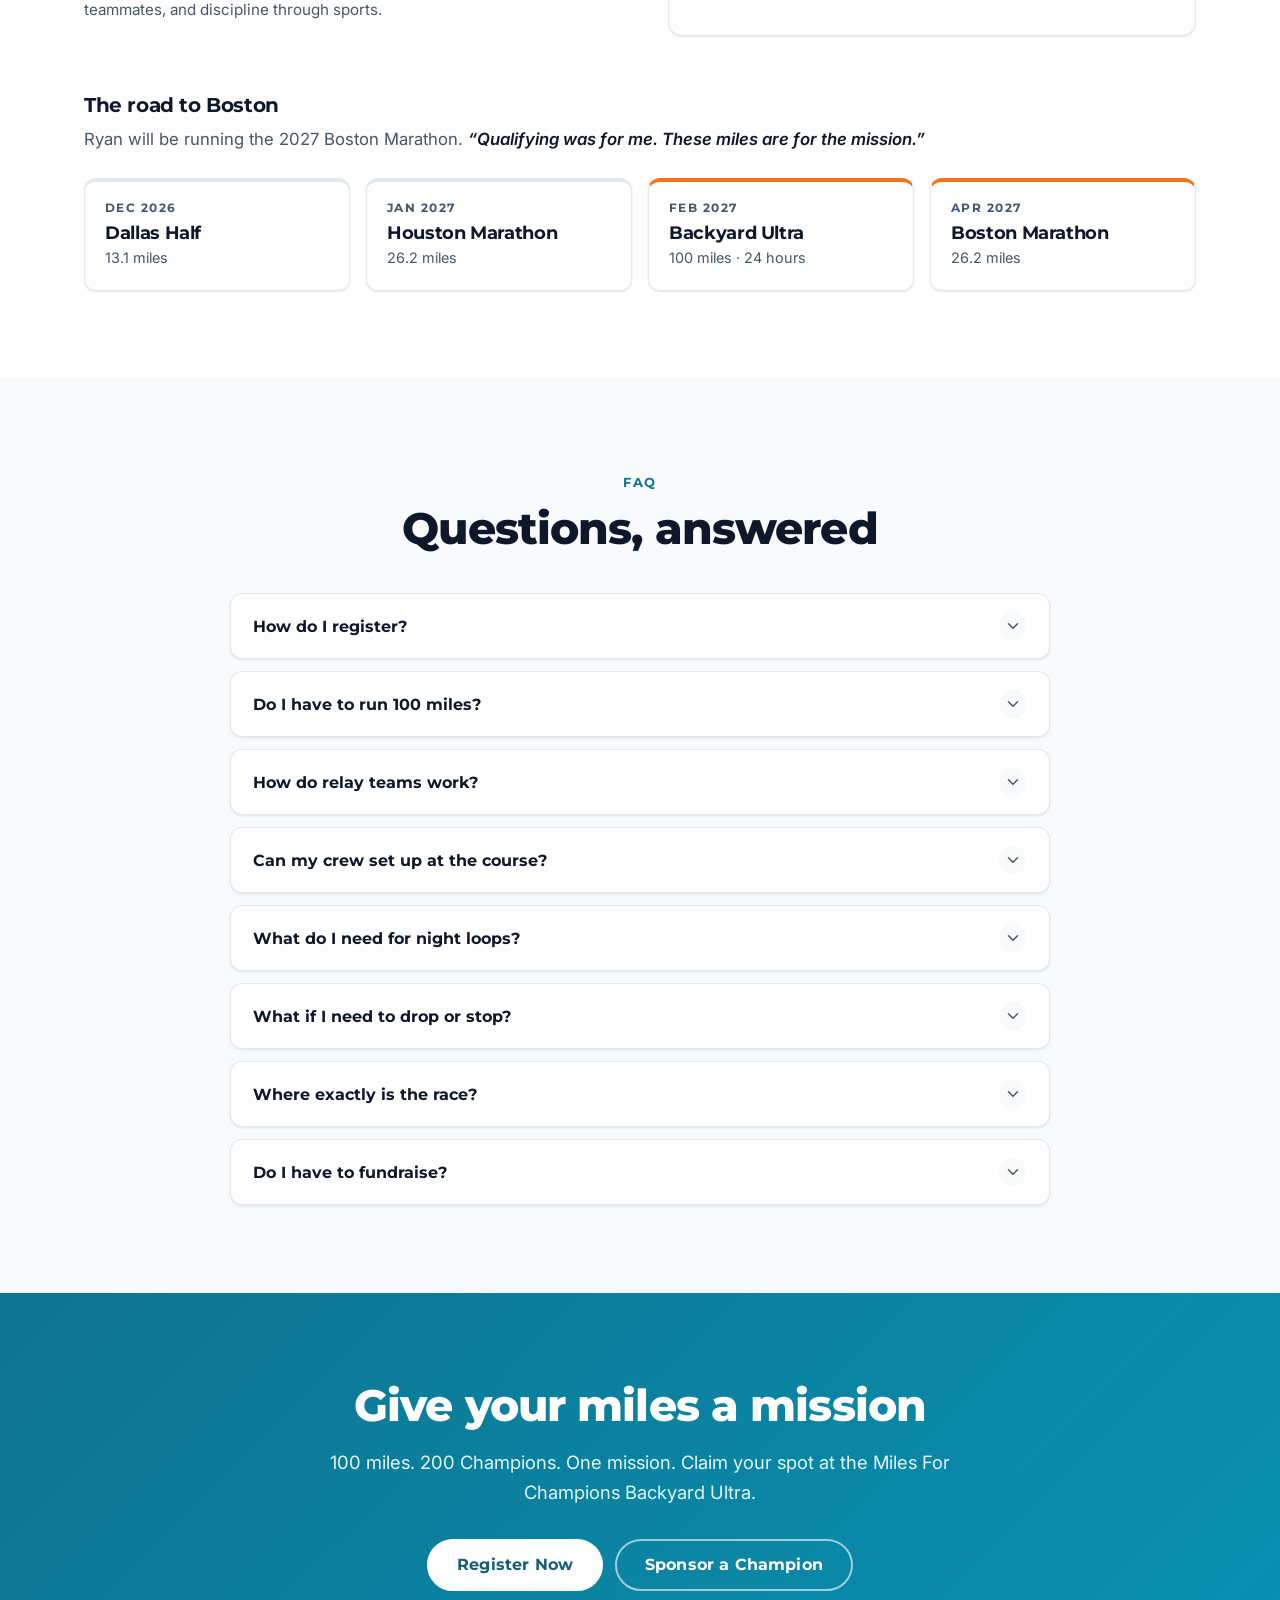
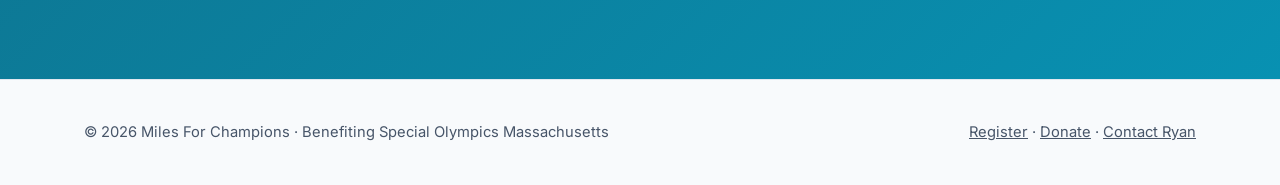
==== commit 0522665a: "Add ZIP code to runner information; version asset links Co-Authored-By: Claude Opus 5.5 <noreply@ant" ====
--- a/index.html
+++ b/index.html
@@ -14,8 +14,8 @@
   <link rel="preconnect" href="https://fonts.googleapis.com">
   <link rel="preconnect" href="https://fonts.gstatic.com" crossorigin>
   <link href="https://fonts.googleapis.com/css2?family=Inter:wght@400;500;600;700&family=Montserrat:wght@700;800&display=swap" rel="stylesheet">
-  <link rel="stylesheet" href="assets/site.css">
-  <link rel="stylesheet" href="assets/home.css">
+  <link rel="stylesheet" href="assets/site.css?v=2">
+  <link rel="stylesheet" href="assets/home.css?v=2">
 </head>
 <body>
 
@@ -268,7 +268,7 @@
     </div>
   </footer>
 
-  <script src="assets/config.js"></script>
-  <script src="assets/site.js"></script>
+  <script src="assets/config.js?v=2"></script>
+  <script src="assets/site.js?v=2"></script>
 </body>
 </html>
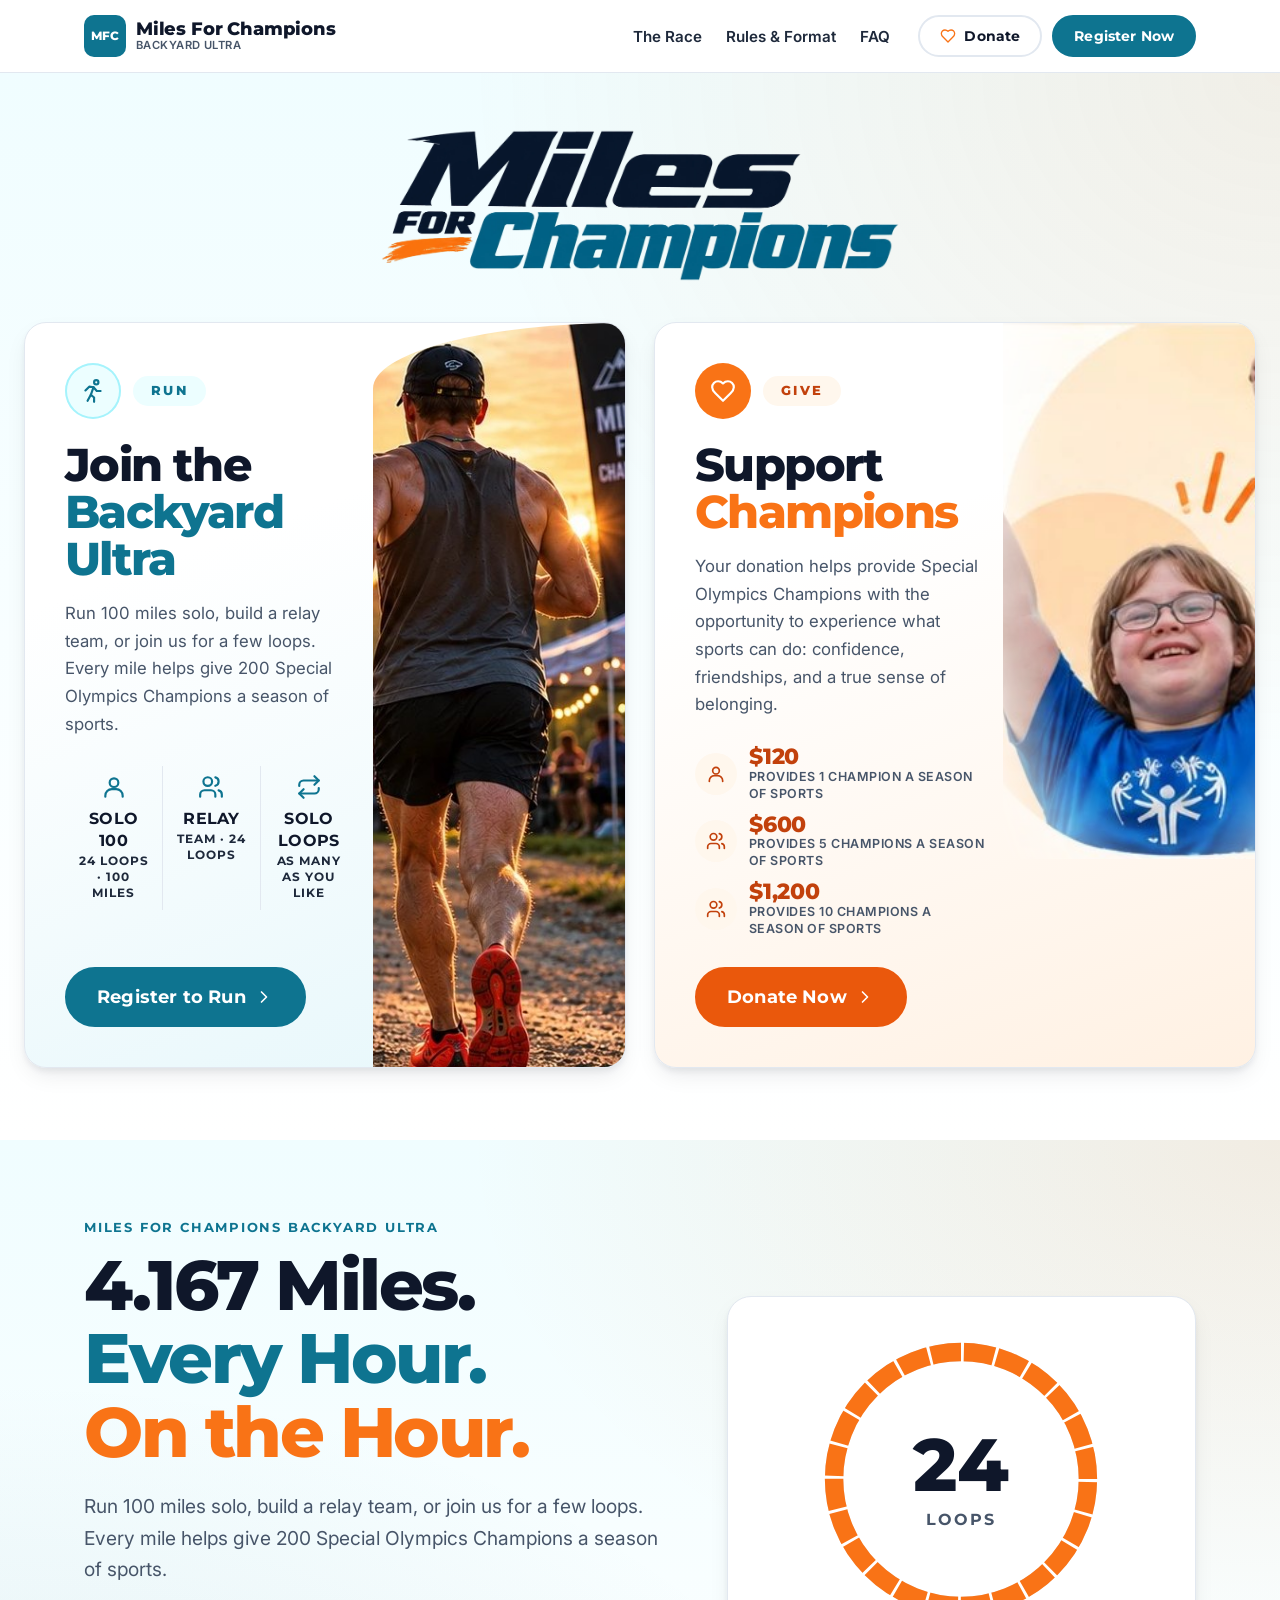
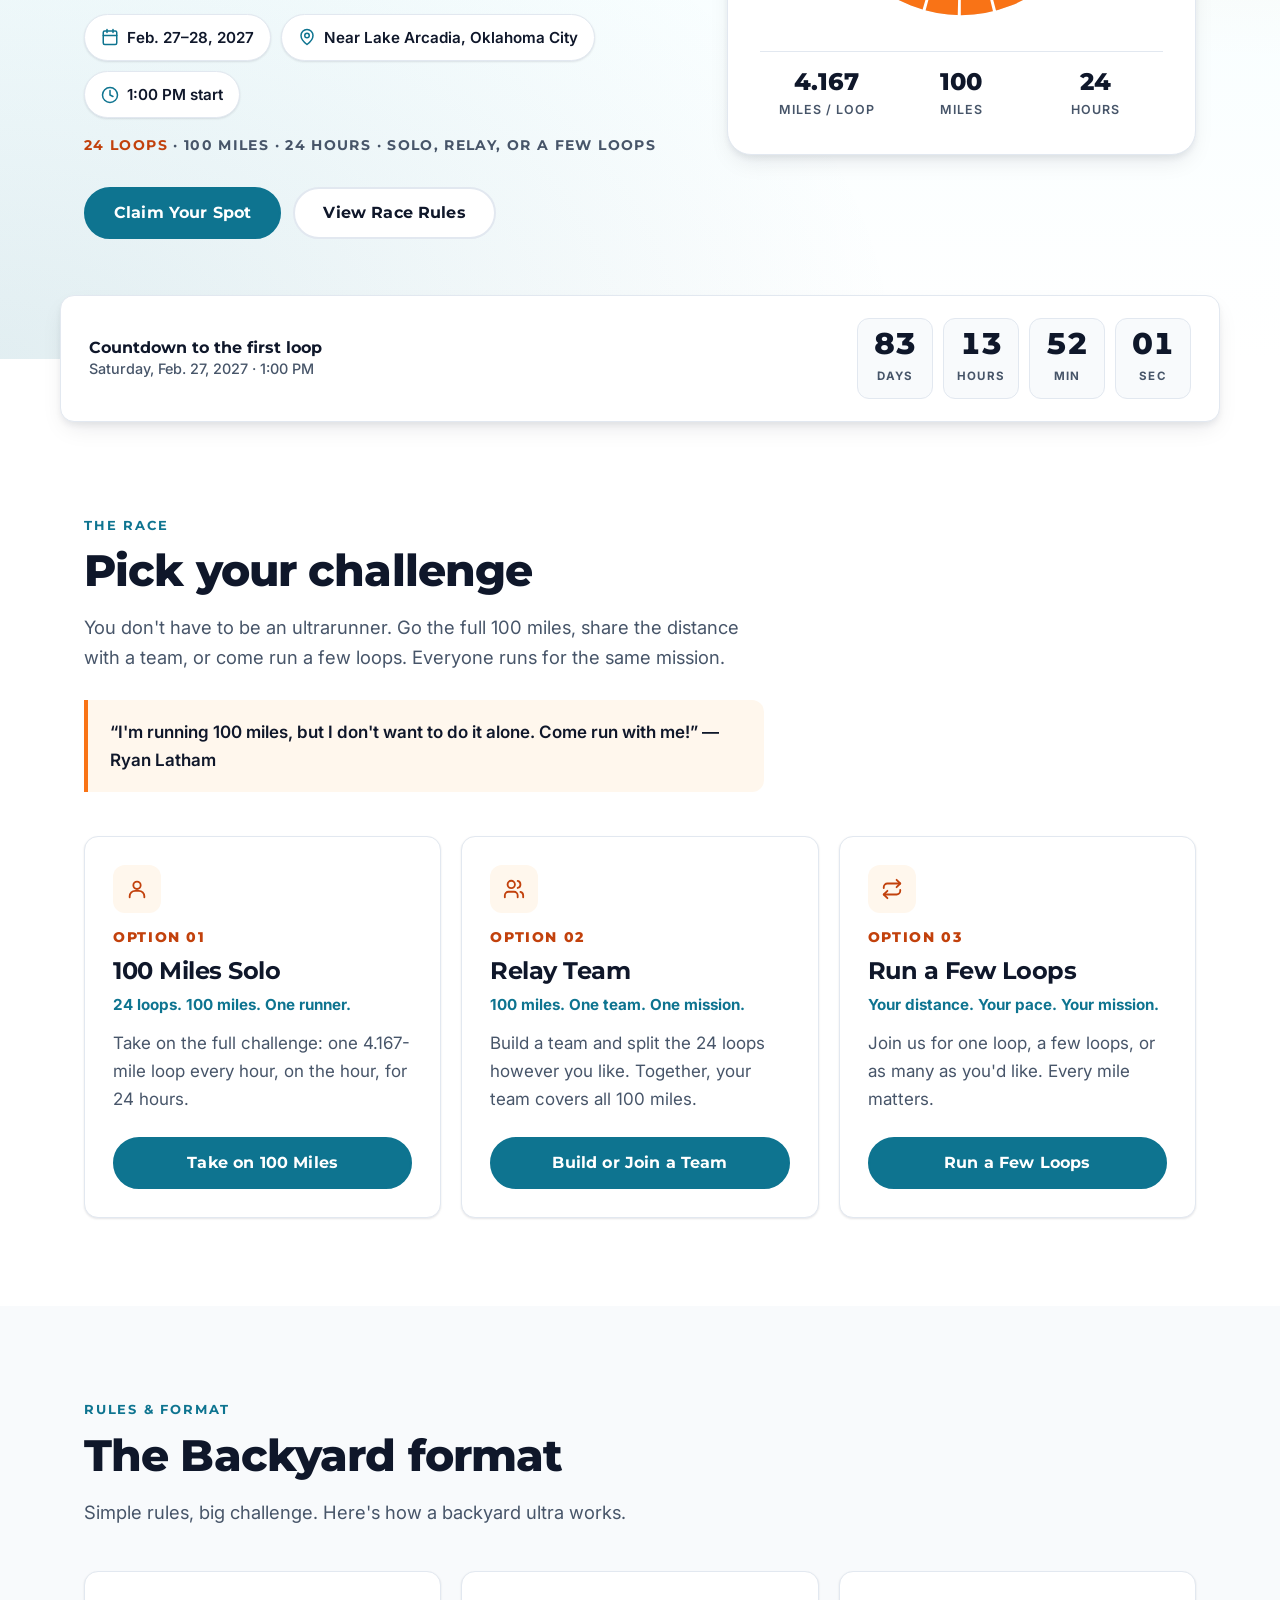
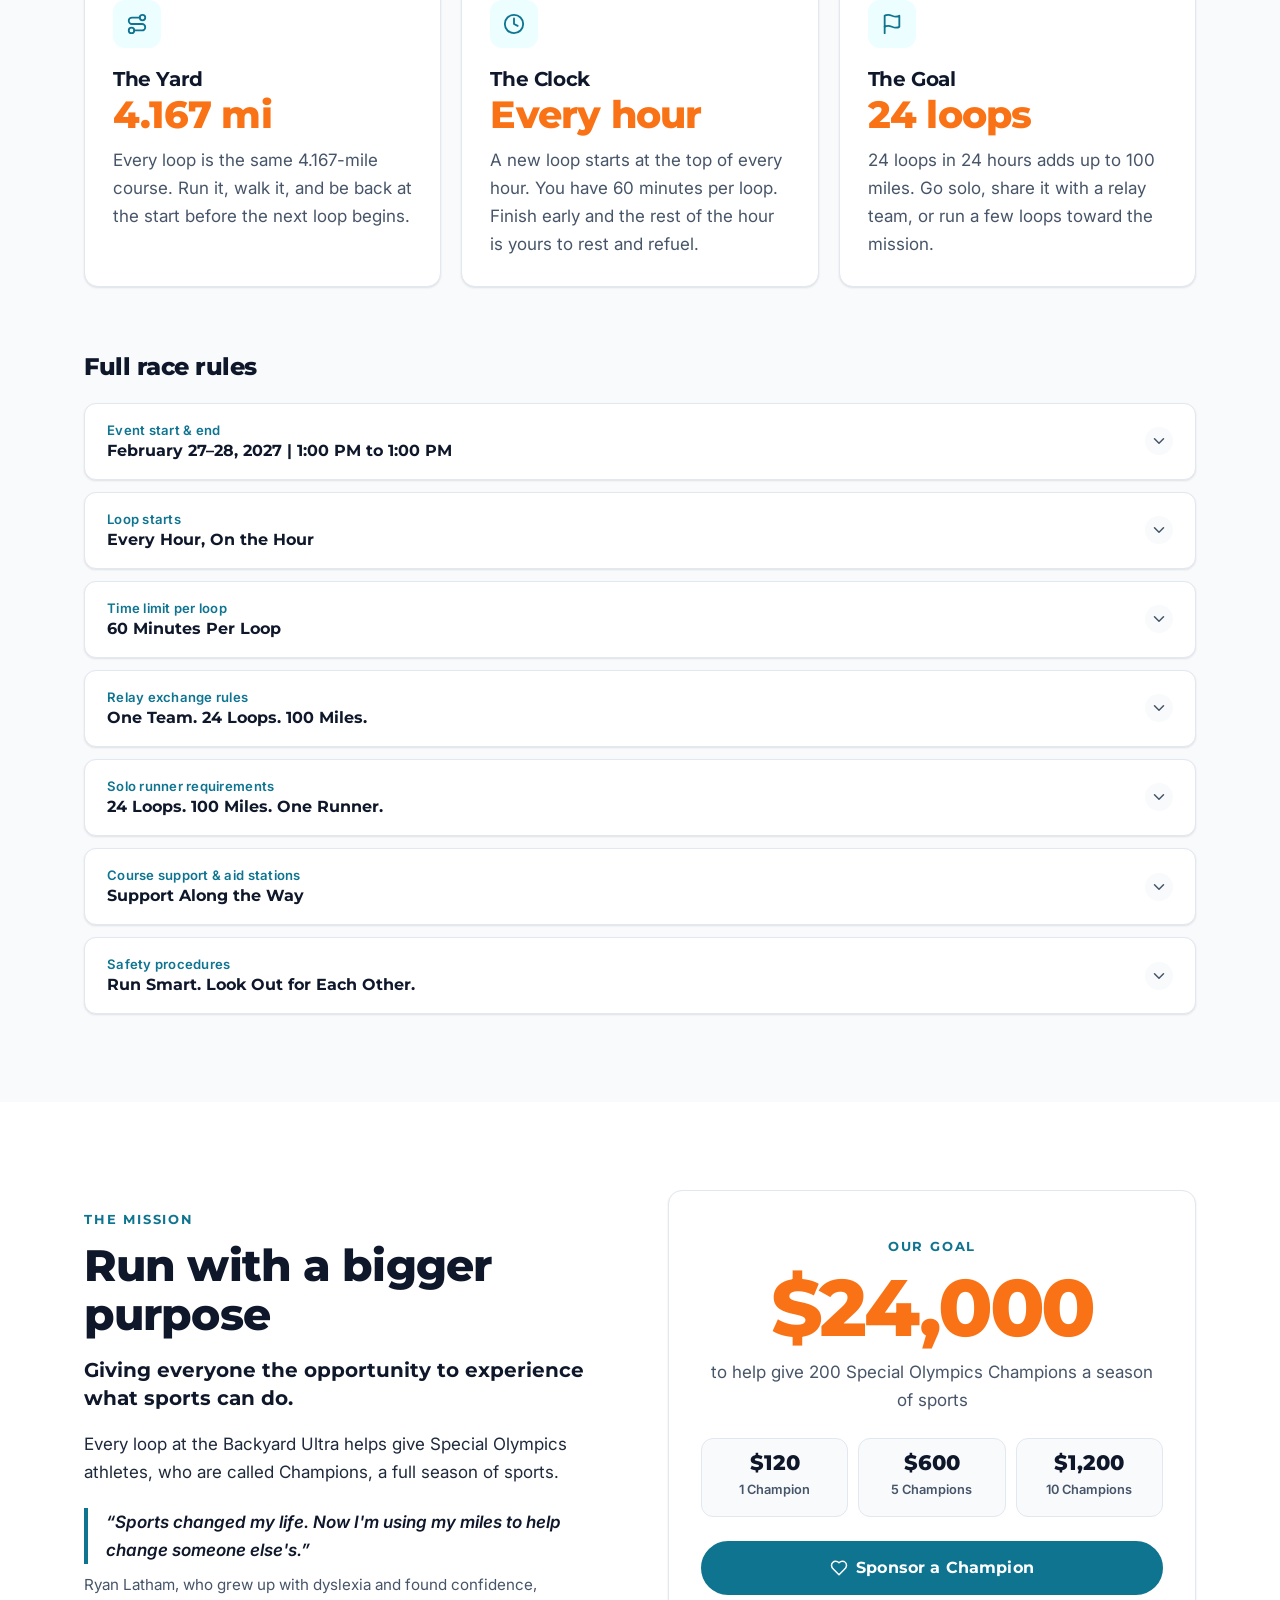
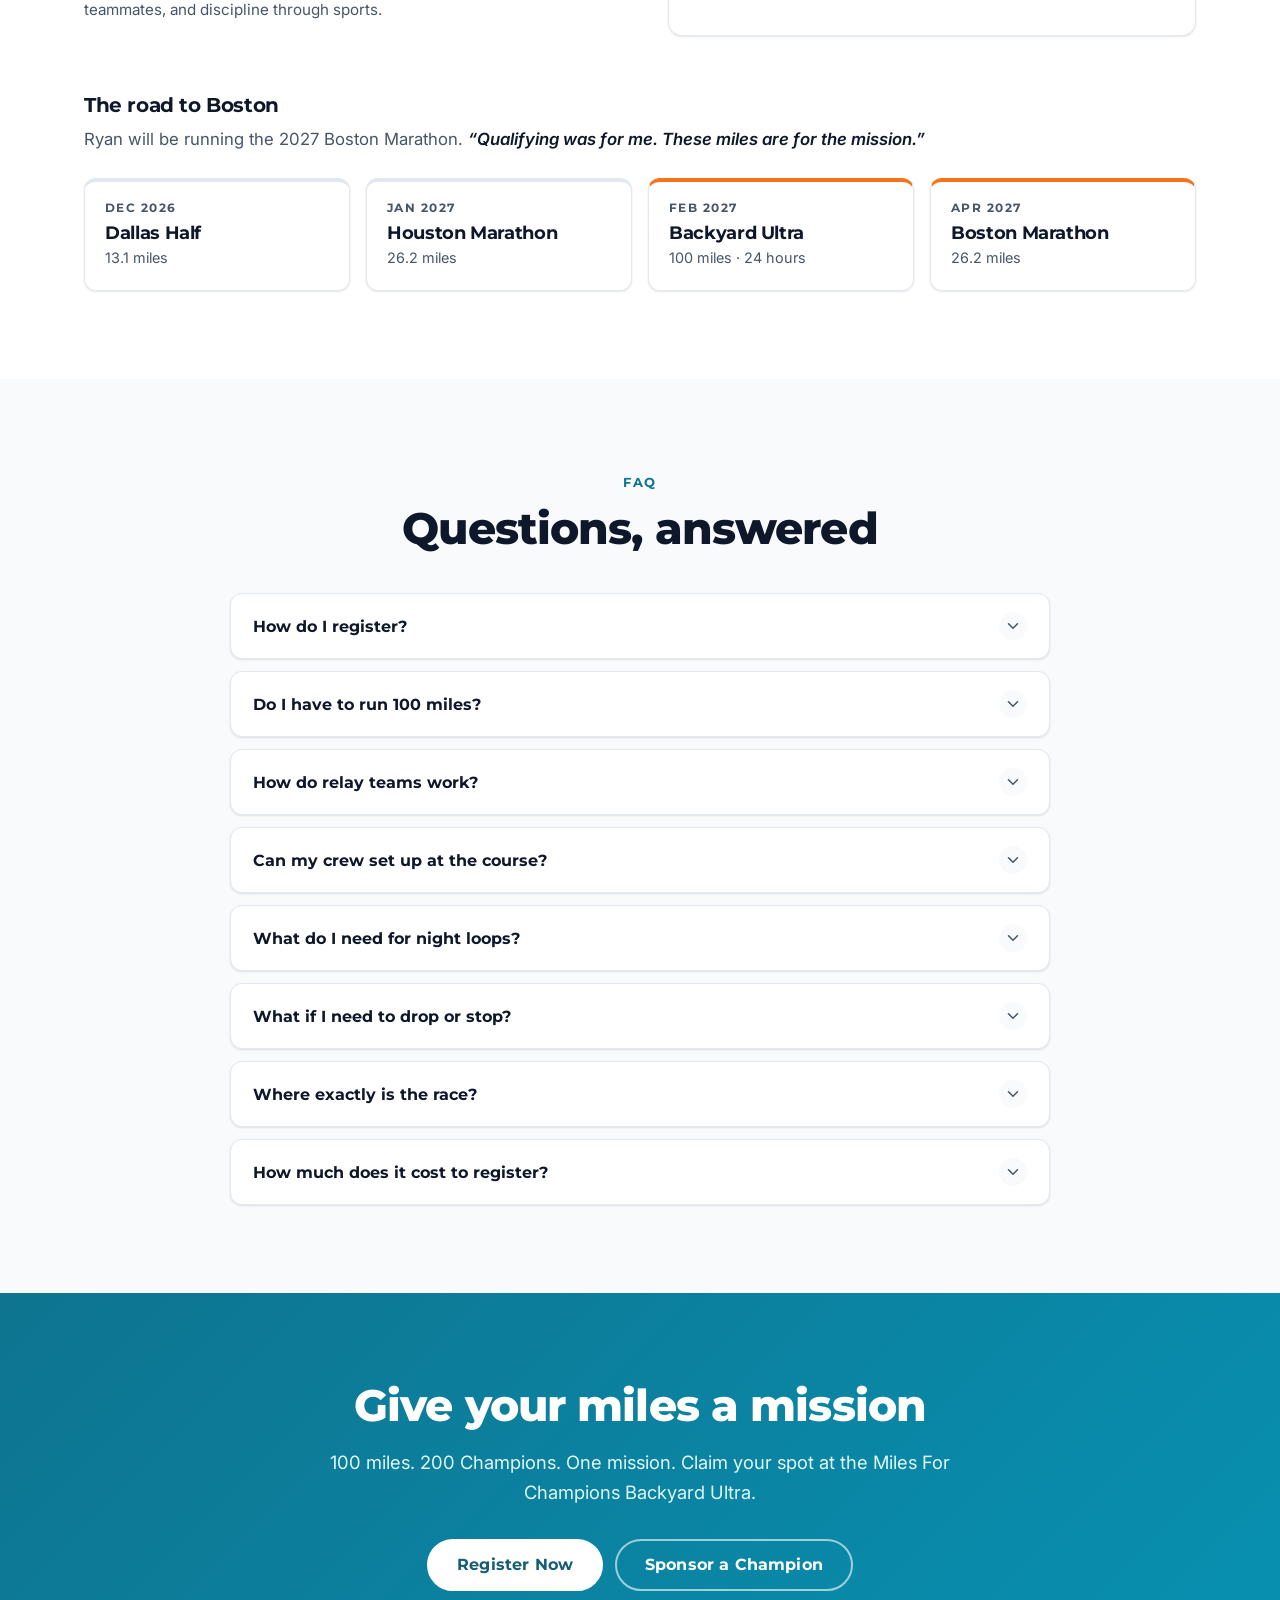
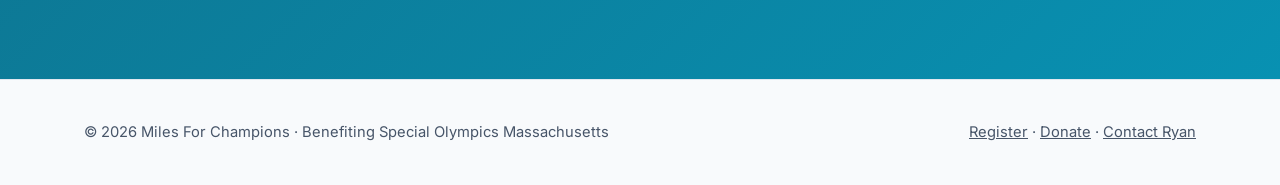
==== commit 0ca32a3d: "Turn the Mission step into Invest: $50 registration donation Registration step 5 now asks for the $5" ====
--- a/index.html
+++ b/index.html
@@ -14,8 +14,8 @@
   <link rel="preconnect" href="https://fonts.googleapis.com">
   <link rel="preconnect" href="https://fonts.gstatic.com" crossorigin>
   <link href="https://fonts.googleapis.com/css2?family=Inter:wght@400;500;600;700&family=Montserrat:wght@700;800&display=swap" rel="stylesheet">
-  <link rel="stylesheet" href="assets/site.css?v=2">
-  <link rel="stylesheet" href="assets/home.css?v=2">
+  <link rel="stylesheet" href="assets/site.css?v=3">
+  <link rel="stylesheet" href="assets/home.css?v=3">
 </head>
 <body>
 
@@ -230,7 +230,7 @@
         </div>
         <div class="faq">
           <details><summary><span class="t">How do I register?</span><span class="chev"><svg width="18" height="18" viewBox="0 0 24 24" fill="none" stroke="currentColor" stroke-width="2" stroke-linecap="round" stroke-linejoin="round" aria-hidden="true"><path d="m6 9 6 6 6-6"/></svg></span></summary>
-            <p>Click Register Now, pick your challenge (100 Miles Solo, Relay Team, or Run a Few Loops) and complete the form. Relay captains register first and create the team; teammates then register on their own and pick that team.</p></details>
+            <p>Click Register Now, pick your challenge (100 Miles Solo, Relay Team, or Run a Few Loops) and complete the form. Your registration is official once you make a $50 donation through our fundraising page. Relay captains register first and create the team; teammates then register on their own and pick that team.</p></details>
           <details><summary><span class="t">Do I have to run 100 miles?</span><span class="chev"><svg width="18" height="18" viewBox="0 0 24 24" fill="none" stroke="currentColor" stroke-width="2" stroke-linecap="round" stroke-linejoin="round" aria-hidden="true"><path d="m6 9 6 6 6-6"/></svg></span></summary>
             <p>Not at all. You can go the full 100 miles solo, split the 24 loops with a relay team, or run one loop, a few loops, or as many as you'd like.</p></details>
           <details><summary><span class="t">How do relay teams work?</span><span class="chev"><svg width="18" height="18" viewBox="0 0 24 24" fill="none" stroke="currentColor" stroke-width="2" stroke-linecap="round" stroke-linejoin="round" aria-hidden="true"><path d="m6 9 6 6 6-6"/></svg></span></summary>
@@ -243,8 +243,8 @@
             <p>Let event staff know if you withdraw or run into an issue on the course. Runner safety comes first, and event organizers may stop a runner's participation when it's necessary for safety.</p></details>
           <details><summary><span class="t">Where exactly is the race?</span><span class="chev"><svg width="18" height="18" viewBox="0 0 24 24" fill="none" stroke="currentColor" stroke-width="2" stroke-linecap="round" stroke-linejoin="round" aria-hidden="true"><path d="m6 9 6 6 6-6"/></svg></span></summary>
             <p>On private property approximately 3 miles from Lake Arcadia in Oklahoma City. The exact address and arrival instructions go out to registered participants before race day.</p></details>
-          <details><summary><span class="t">Do I have to fundraise?</span><span class="chev"><svg width="18" height="18" viewBox="0 0 24 24" fill="none" stroke="currentColor" stroke-width="2" stroke-linecap="round" stroke-linejoin="round" aria-hidden="true"><path d="m6 9 6 6 6-6"/></svg></span></summary>
-            <p>No, fundraising is optional. If you'd like to help, $120 gives one Special Olympics Champion a season of sports, and every dollar counts toward our $24,000 goal.</p></details>
+          <details><summary><span class="t">How much does it cost to register?</span><span class="chev"><svg width="18" height="18" viewBox="0 0 24 24" fill="none" stroke="currentColor" stroke-width="2" stroke-linecap="round" stroke-linejoin="round" aria-hidden="true"><path d="m6 9 6 6 6-6"/></svg></span></summary>
+            <p>Registration is a $50 donation to Special Olympics Massachusetts through our Miles for Champions fundraising page, and every runner makes their own. Want to go further? $120 gives one Champion a full season of sports, and every dollar counts toward our $24,000 goal.</p></details>
         </div>
       </div>
     </section>
@@ -268,7 +268,7 @@
     </div>
   </footer>
 
-  <script src="assets/config.js?v=2"></script>
-  <script src="assets/site.js?v=2"></script>
+  <script src="assets/config.js?v=3"></script>
+  <script src="assets/site.js?v=3"></script>
 </body>
 </html>
--- a/assets/site.css
+++ b/assets/site.css
@@ -51,6 +51,11 @@
 .btn.secondary { background: #fff; color: var(--heading); border-color: var(--line); }
 .btn.secondary:hover { border-color: var(--primary); color: var(--primary); }
 .btn.small { padding: 11px 20px; font-size: .9rem; }
+.btn.big { font-size: 1.15rem; padding: 18px 30px; }
+.btn.big svg { transition: transform .15s; }
+.btn.big:hover svg { transform: translateX(3px); }
+.btn.orange { background: #ea580c; border-color: #ea580c; }
+.btn.orange:hover { background: #c2410c; border-color: #c2410c; }
 
 /* Header */
 .site-header { position: sticky; top: 0; z-index: 20; background: rgba(255, 255, 255, .92); backdrop-filter: blur(10px); border-bottom: 1px solid var(--line); }
--- a/assets/home.css
+++ b/assets/home.css
@@ -160,12 +160,8 @@
 .split-impact { list-style: none; display: grid; gap: 10px; margin: 26px 0 30px; }
 .split-impact li { display: flex; align-items: center; gap: 12px; font: 600 .78rem/1.35 var(--body); text-transform: uppercase; letter-spacing: .04em; color: var(--muted); }
 .split-impact .ic { display: grid; place-items: center; flex: none; width: 42px; height: 42px; border-radius: 50%; background: var(--accent-soft); color: var(--accent-text); }
+.split-card .btn.big { margin-top: auto; align-self: flex-start; }
 .split-impact b { display: block; font: 800 1.35rem/1.1 var(--head); color: var(--accent-text); text-transform: none; letter-spacing: -.01em; }
-.btn.big { margin-top: auto; align-self: flex-start; font-size: 1.15rem; padding: 18px 30px; }
-.btn.big svg { transition: transform .15s; }
-.btn.big:hover svg { transform: translateX(3px); }
-.btn.orange { background: #ea580c; border-color: #ea580c; }
-.btn.orange:hover { background: #c2410c; border-color: #c2410c; }
 .split-photo { position: absolute; right: 0; bottom: 0; height: 100%; width: min(42%, 400px); object-fit: cover; object-position: center top; }
 .run .split-photo { border-radius: 999px 0 0 0 / 260px 0 0 0; }
 .give .split-photo { height: 72%; width: min(42%, 400px); top: 0; bottom: auto; object-fit: cover; -webkit-mask-image: radial-gradient(ellipse 85% 90% at 65% 40%, #000 60%, transparent 100%); mask-image: radial-gradient(ellipse 85% 90% at 65% 40%, #000 60%, transparent 100%); }
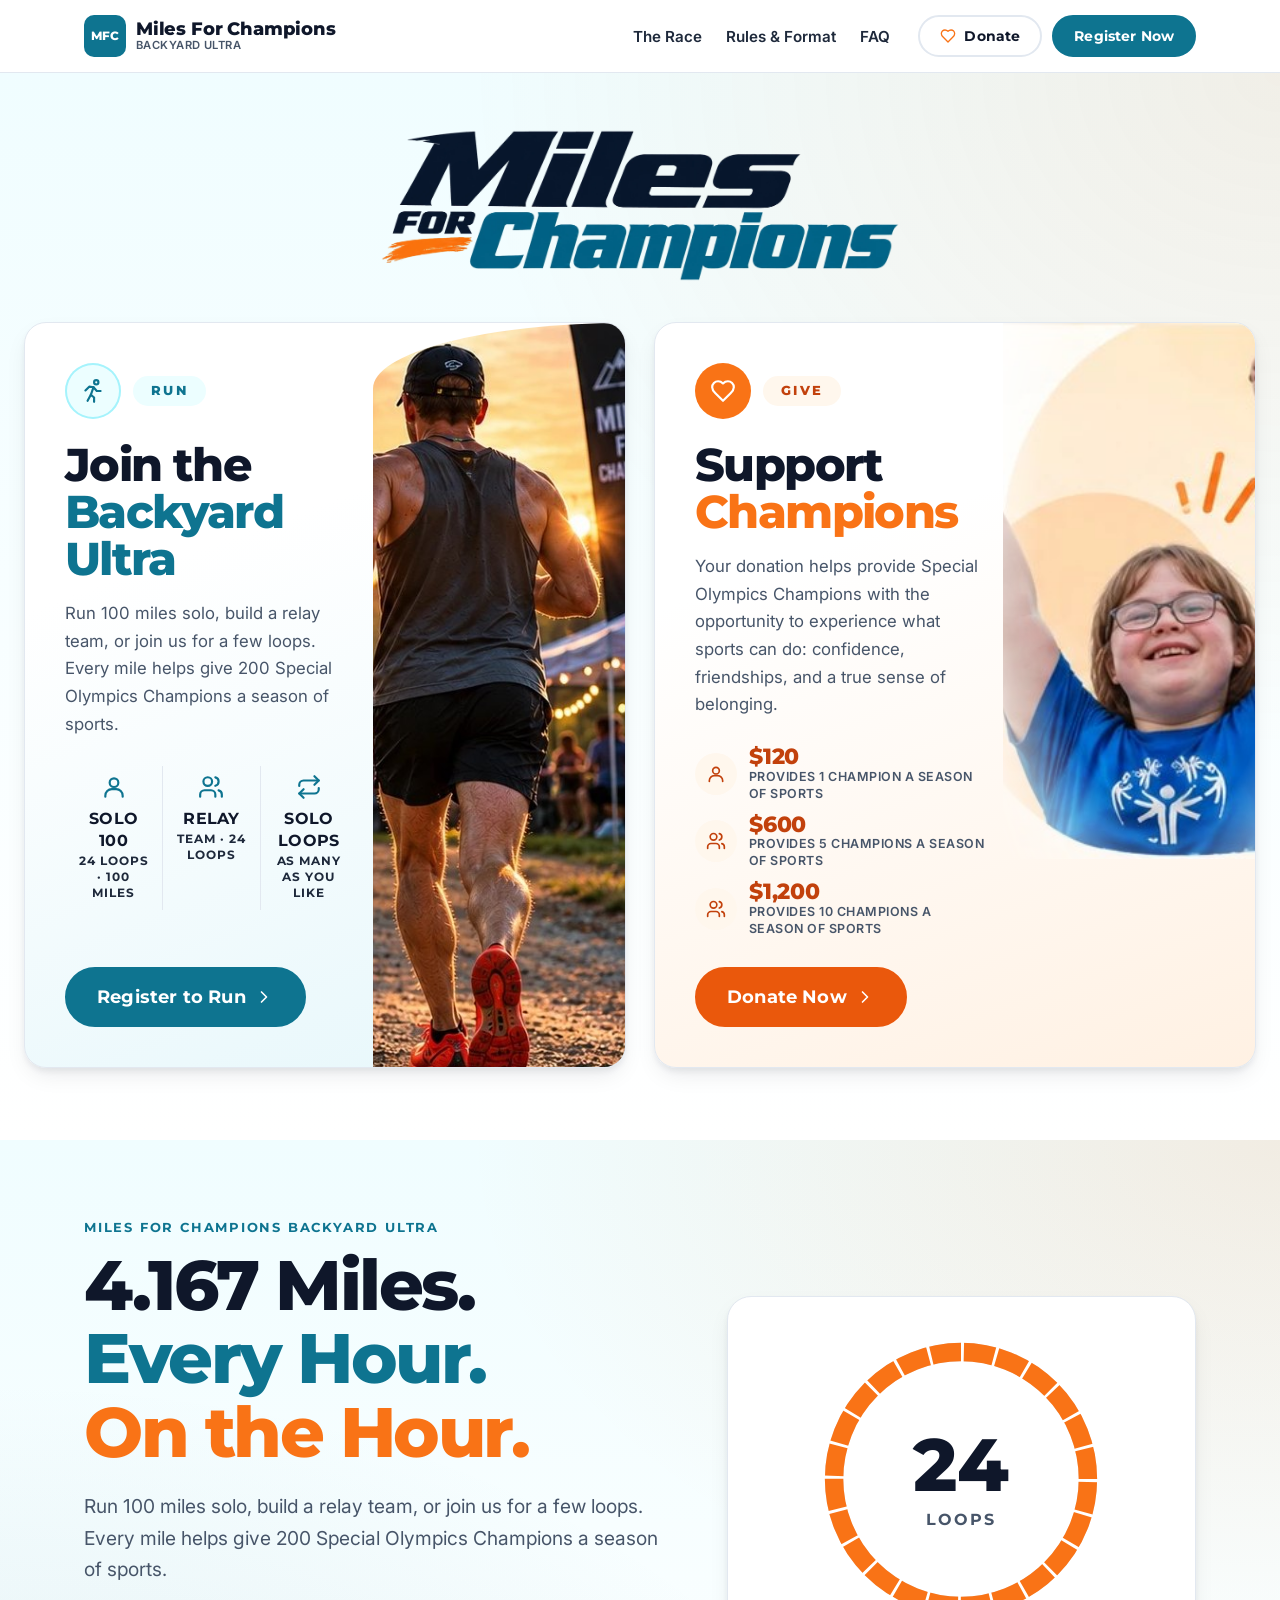
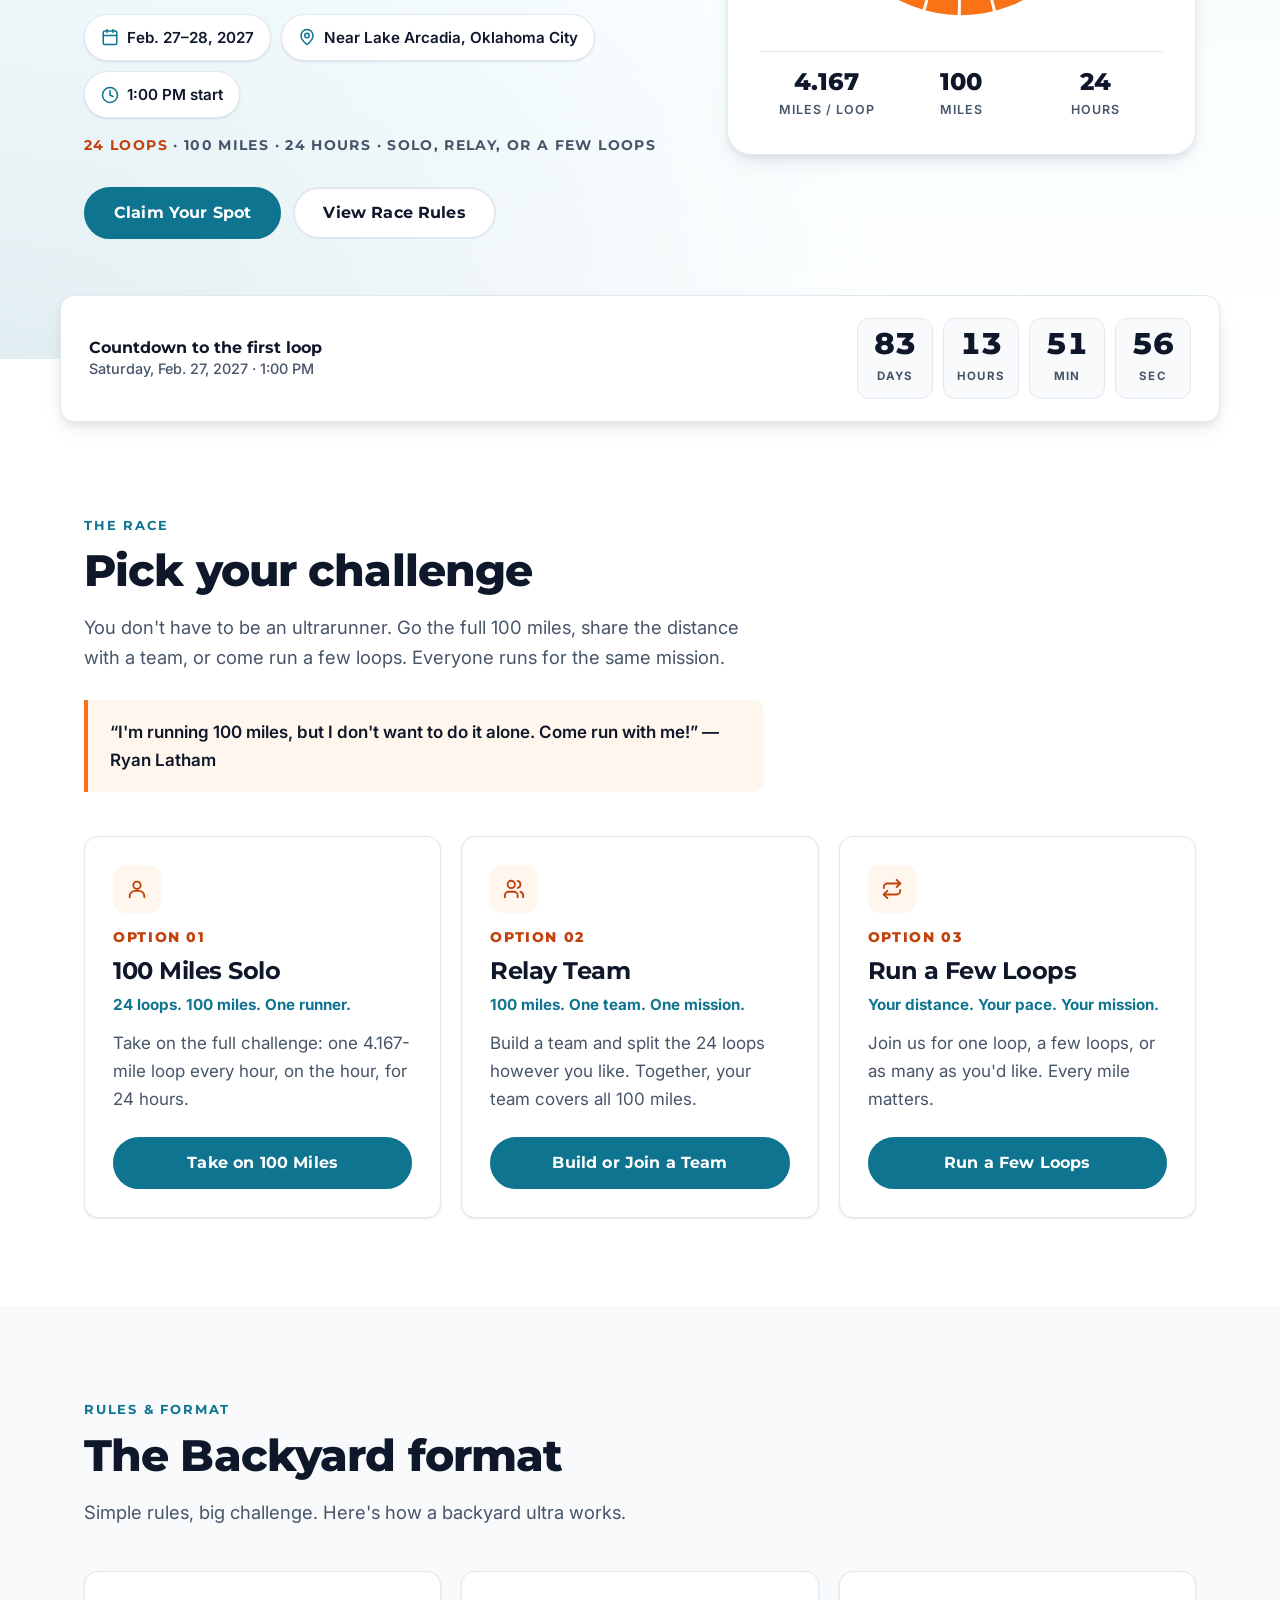
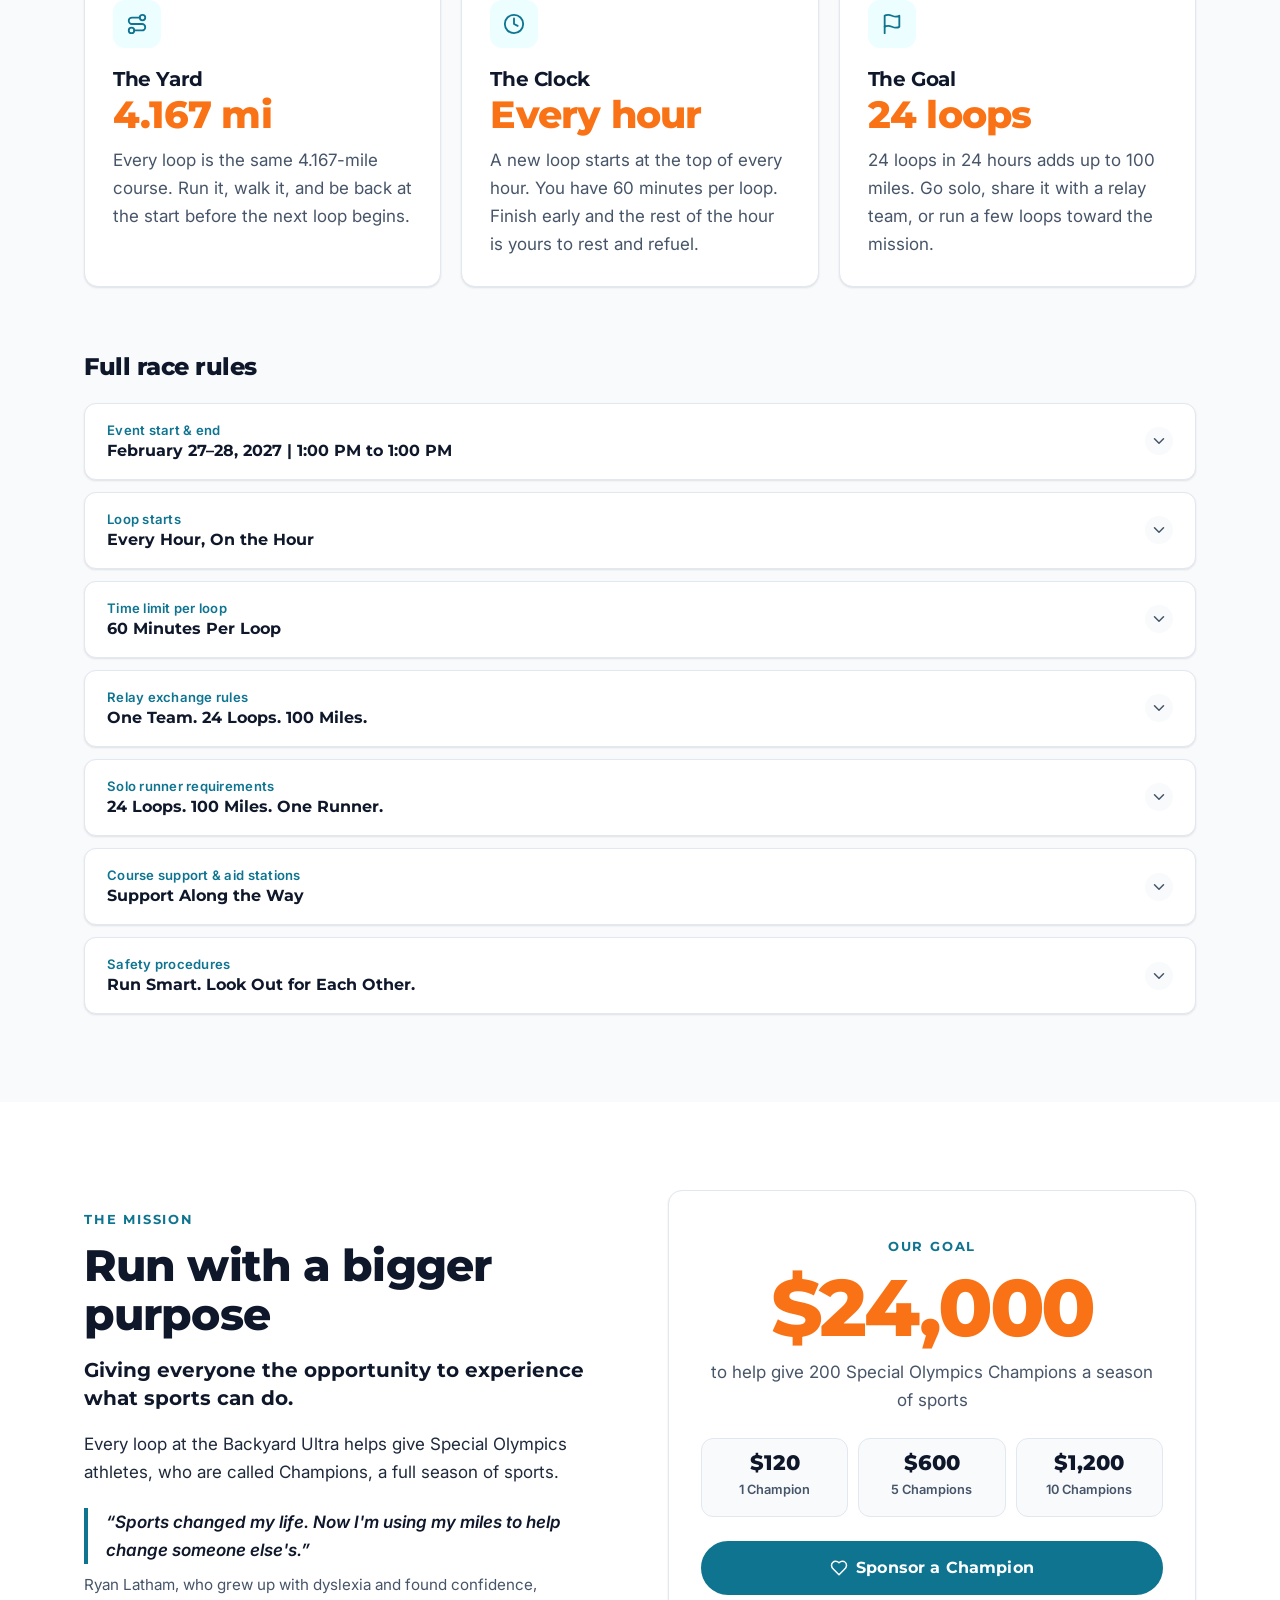
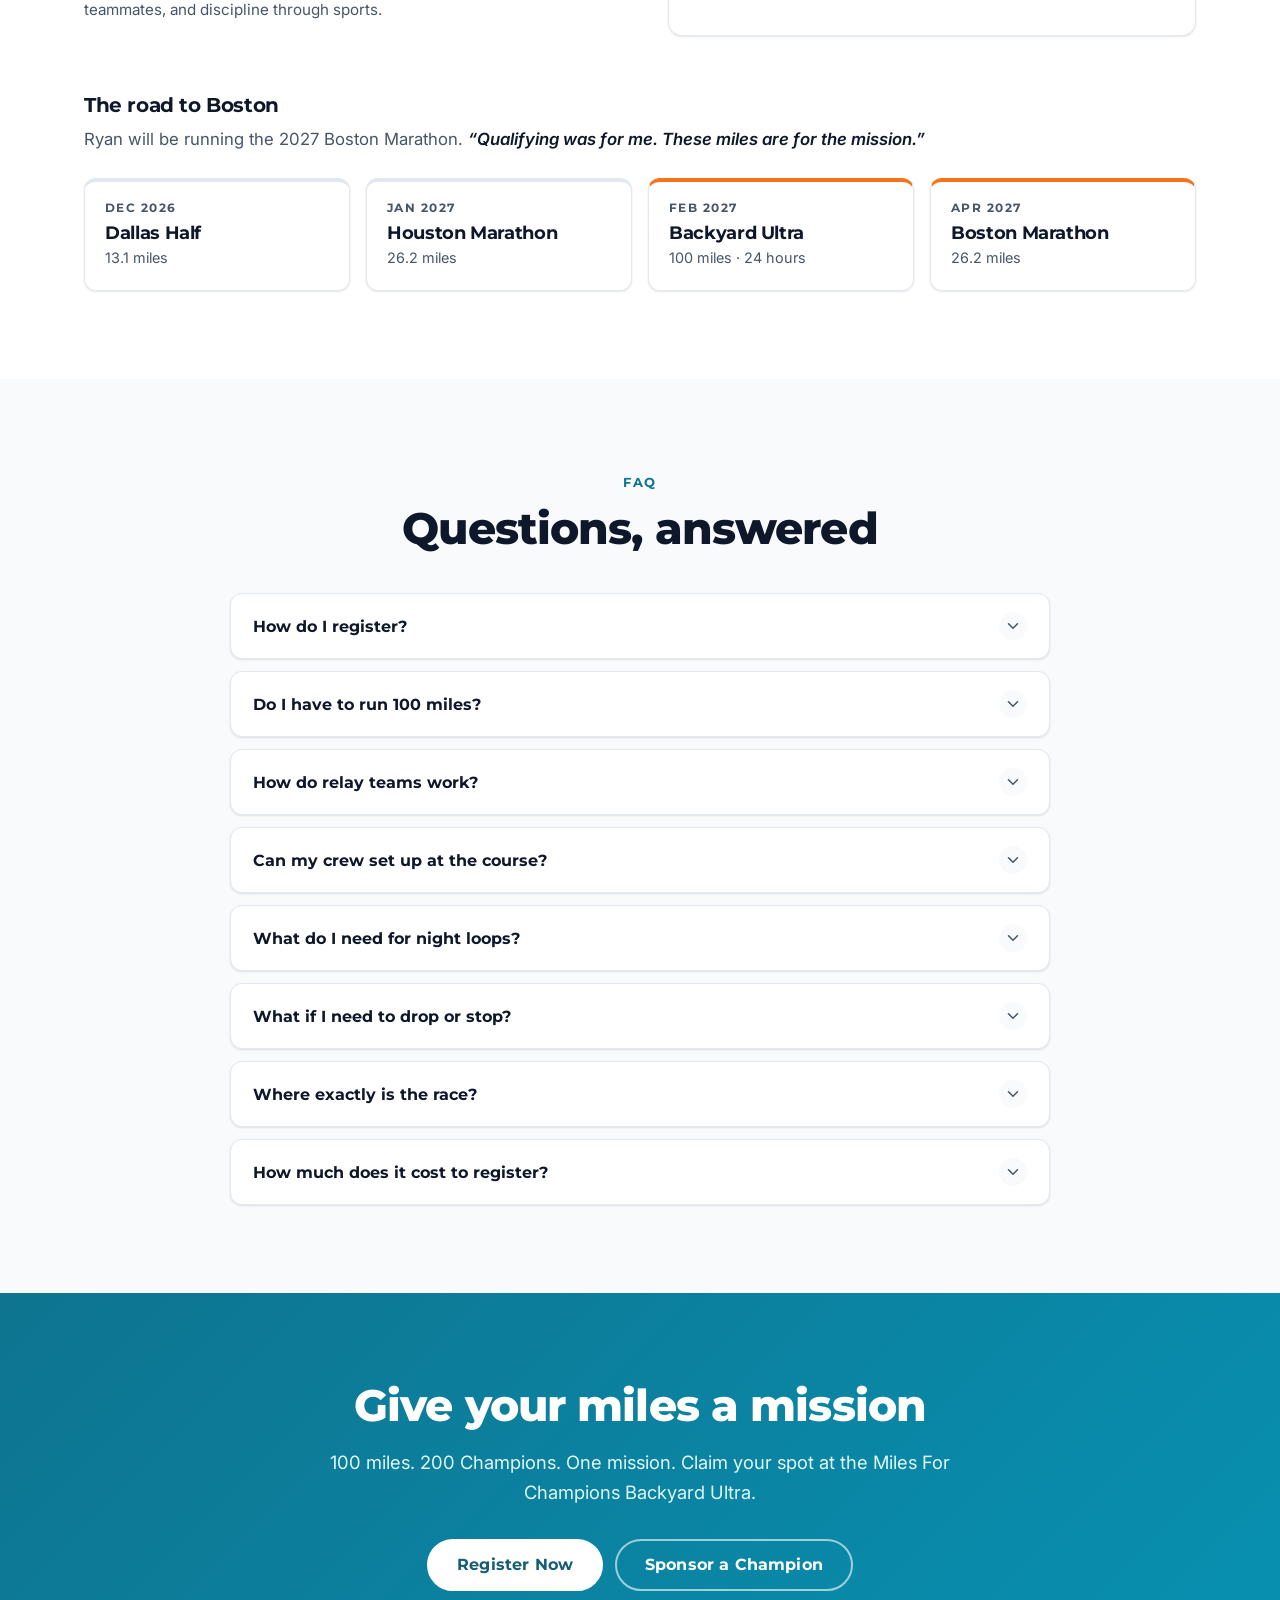
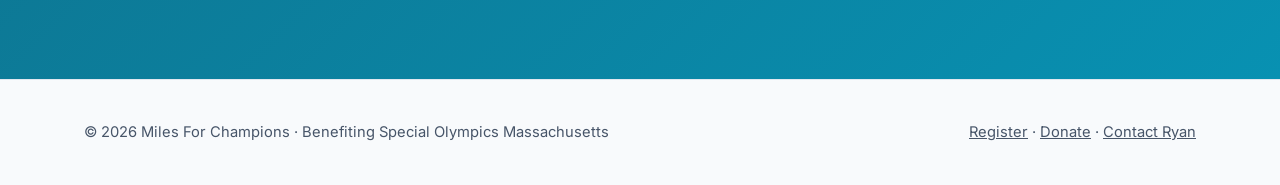
==== commit 1ee7882a: "Set registration deadline text Co-Authored-By: Claude Opus 5.5 <noreply@anthropic.com>" ====
--- a/index.html
+++ b/index.html
@@ -14,8 +14,8 @@
   <link rel="preconnect" href="https://fonts.googleapis.com">
   <link rel="preconnect" href="https://fonts.gstatic.com" crossorigin>
   <link href="https://fonts.googleapis.com/css2?family=Inter:wght@400;500;600;700&family=Montserrat:wght@700;800&display=swap" rel="stylesheet">
-  <link rel="stylesheet" href="assets/site.css?v=3">
-  <link rel="stylesheet" href="assets/home.css?v=3">
+  <link rel="stylesheet" href="assets/site.css?v=4">
+  <link rel="stylesheet" href="assets/home.css?v=4">
 </head>
 <body>
 
@@ -268,7 +268,7 @@
     </div>
   </footer>
 
-  <script src="assets/config.js?v=3"></script>
-  <script src="assets/site.js?v=3"></script>
+  <script src="assets/config.js?v=4"></script>
+  <script src="assets/site.js?v=4"></script>
 </body>
 </html>
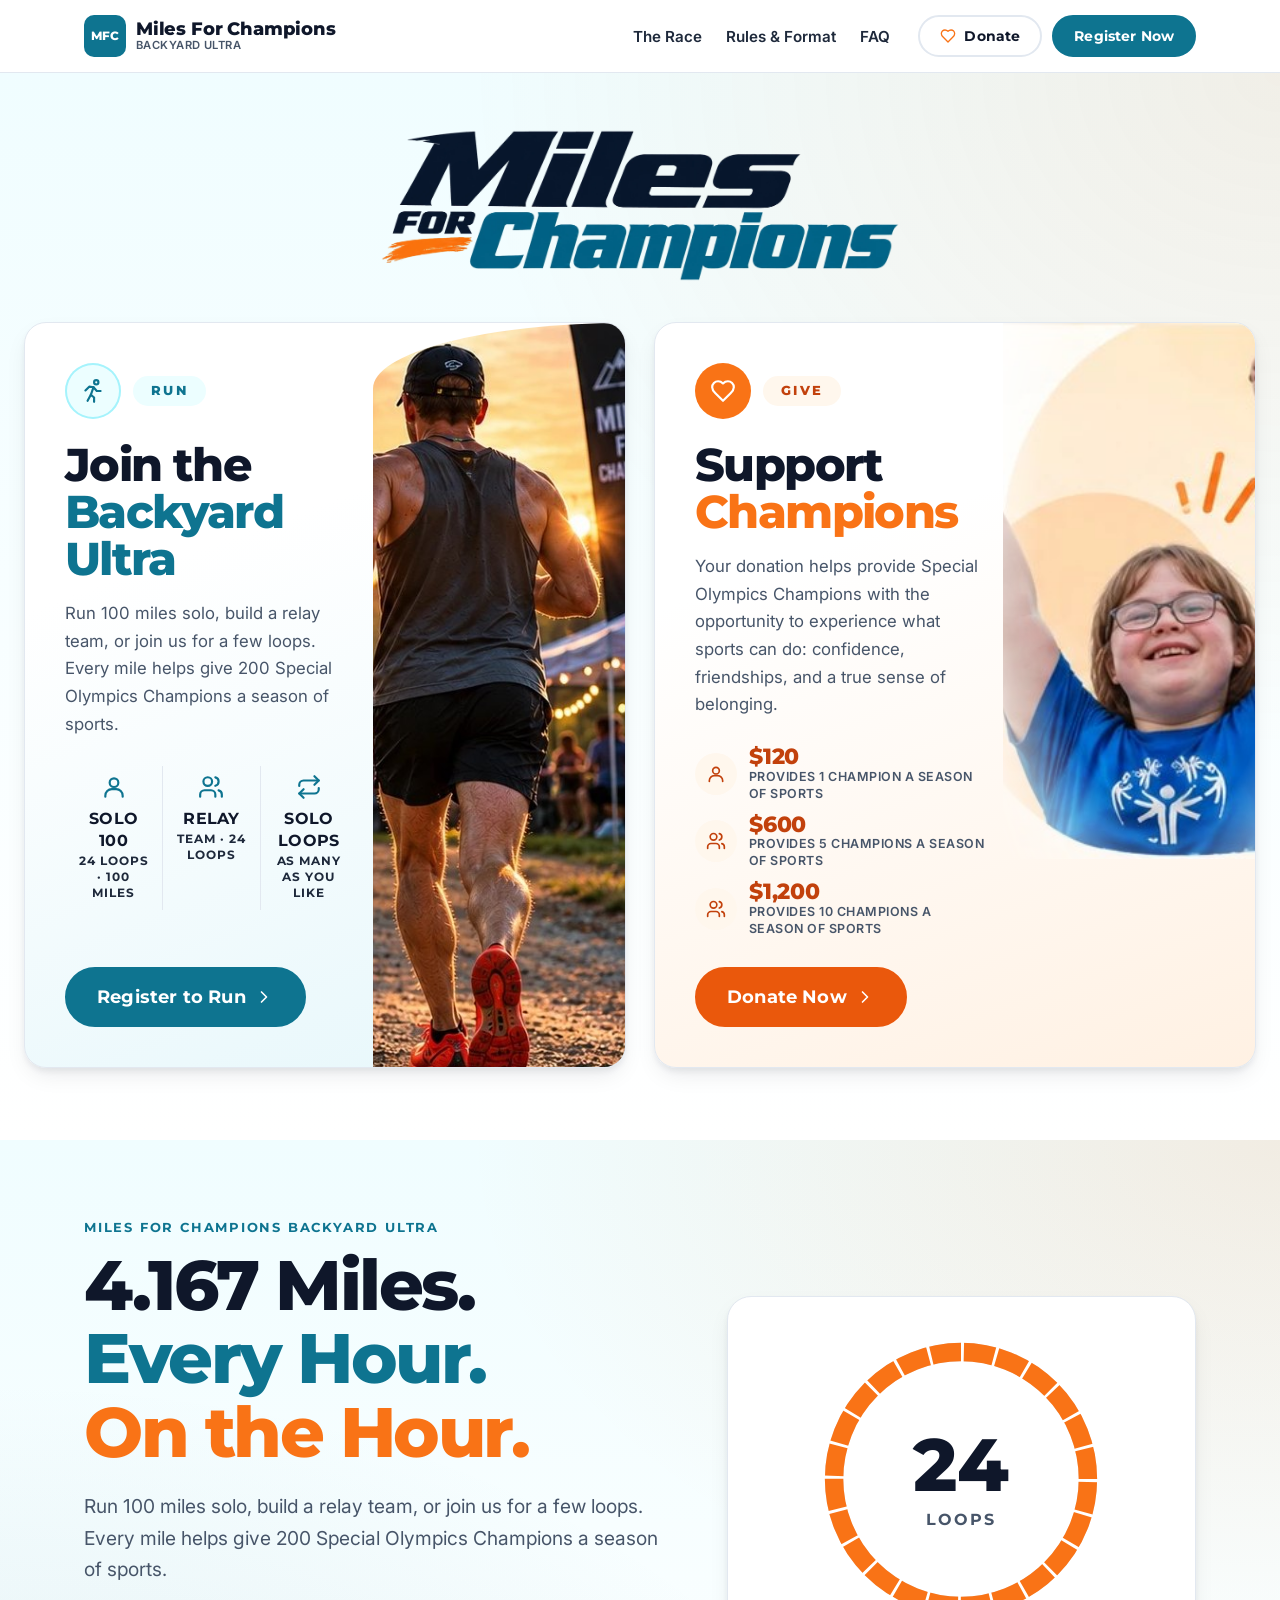
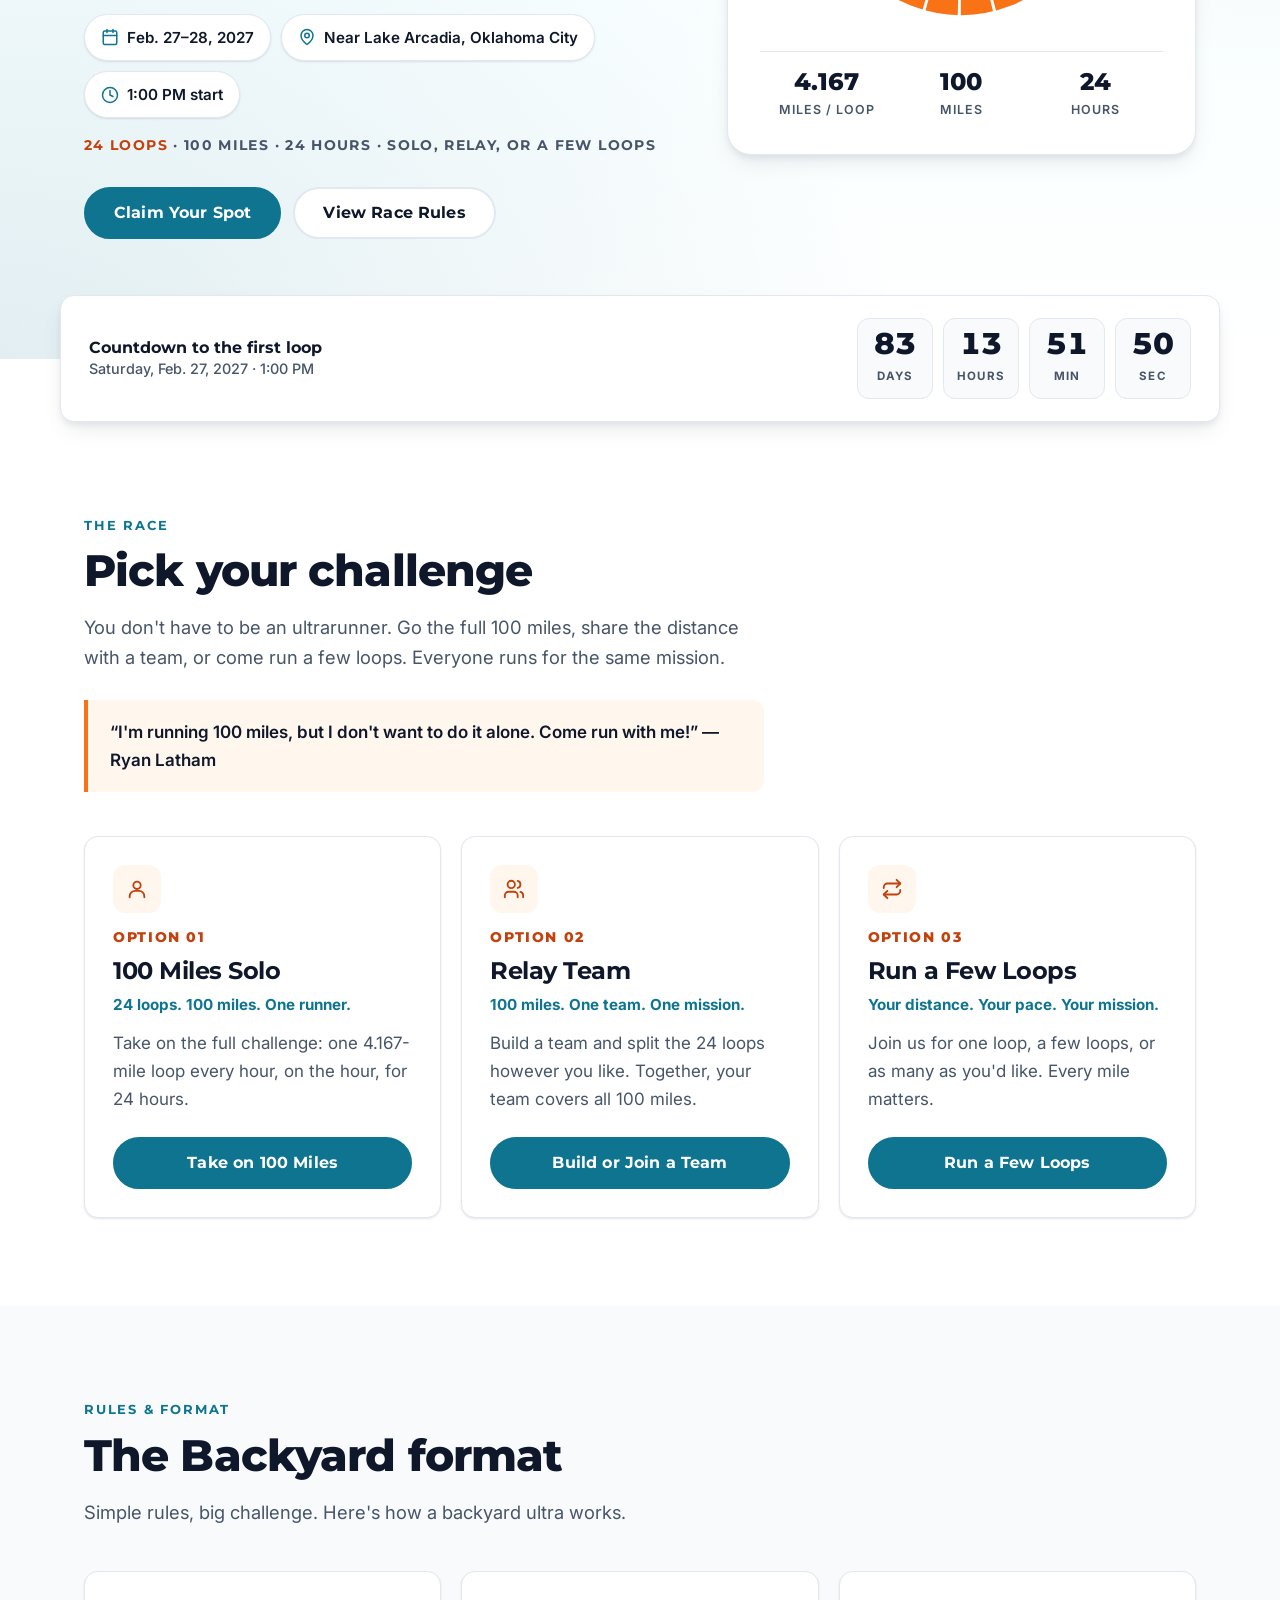
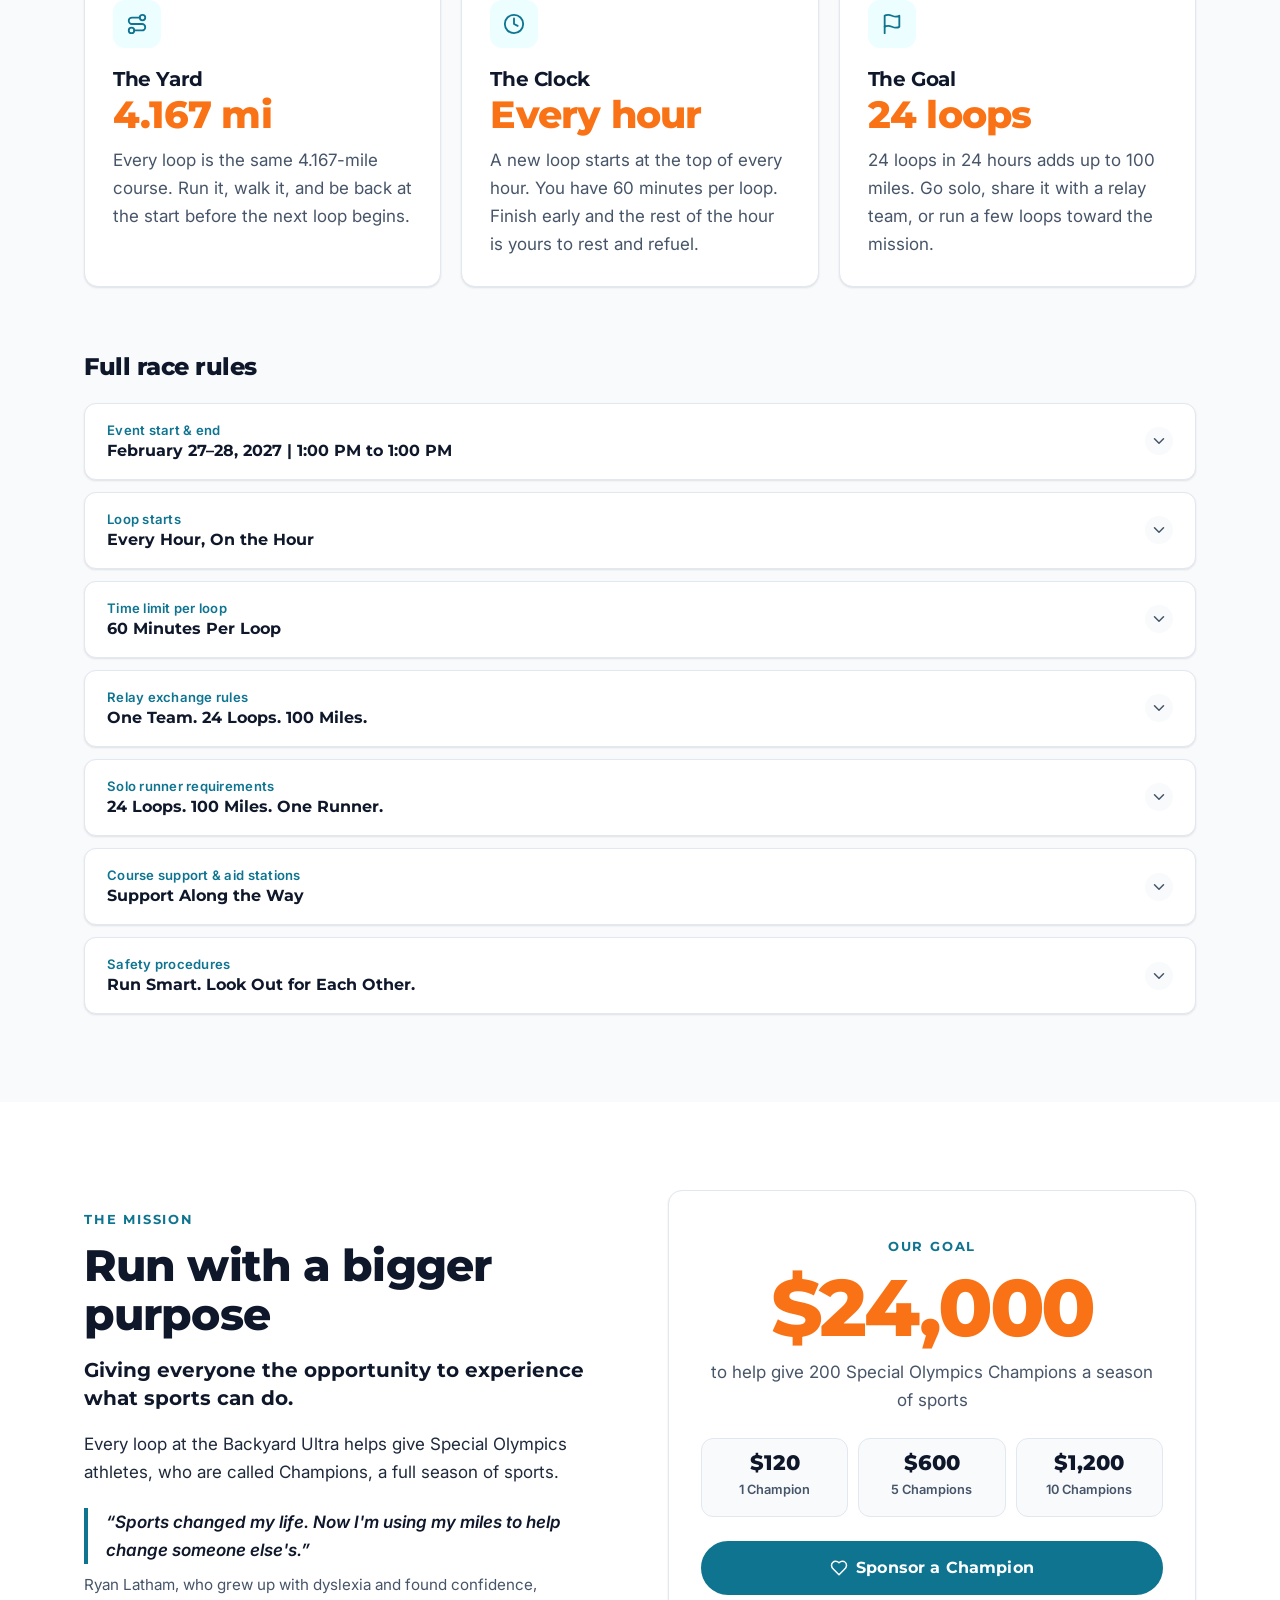
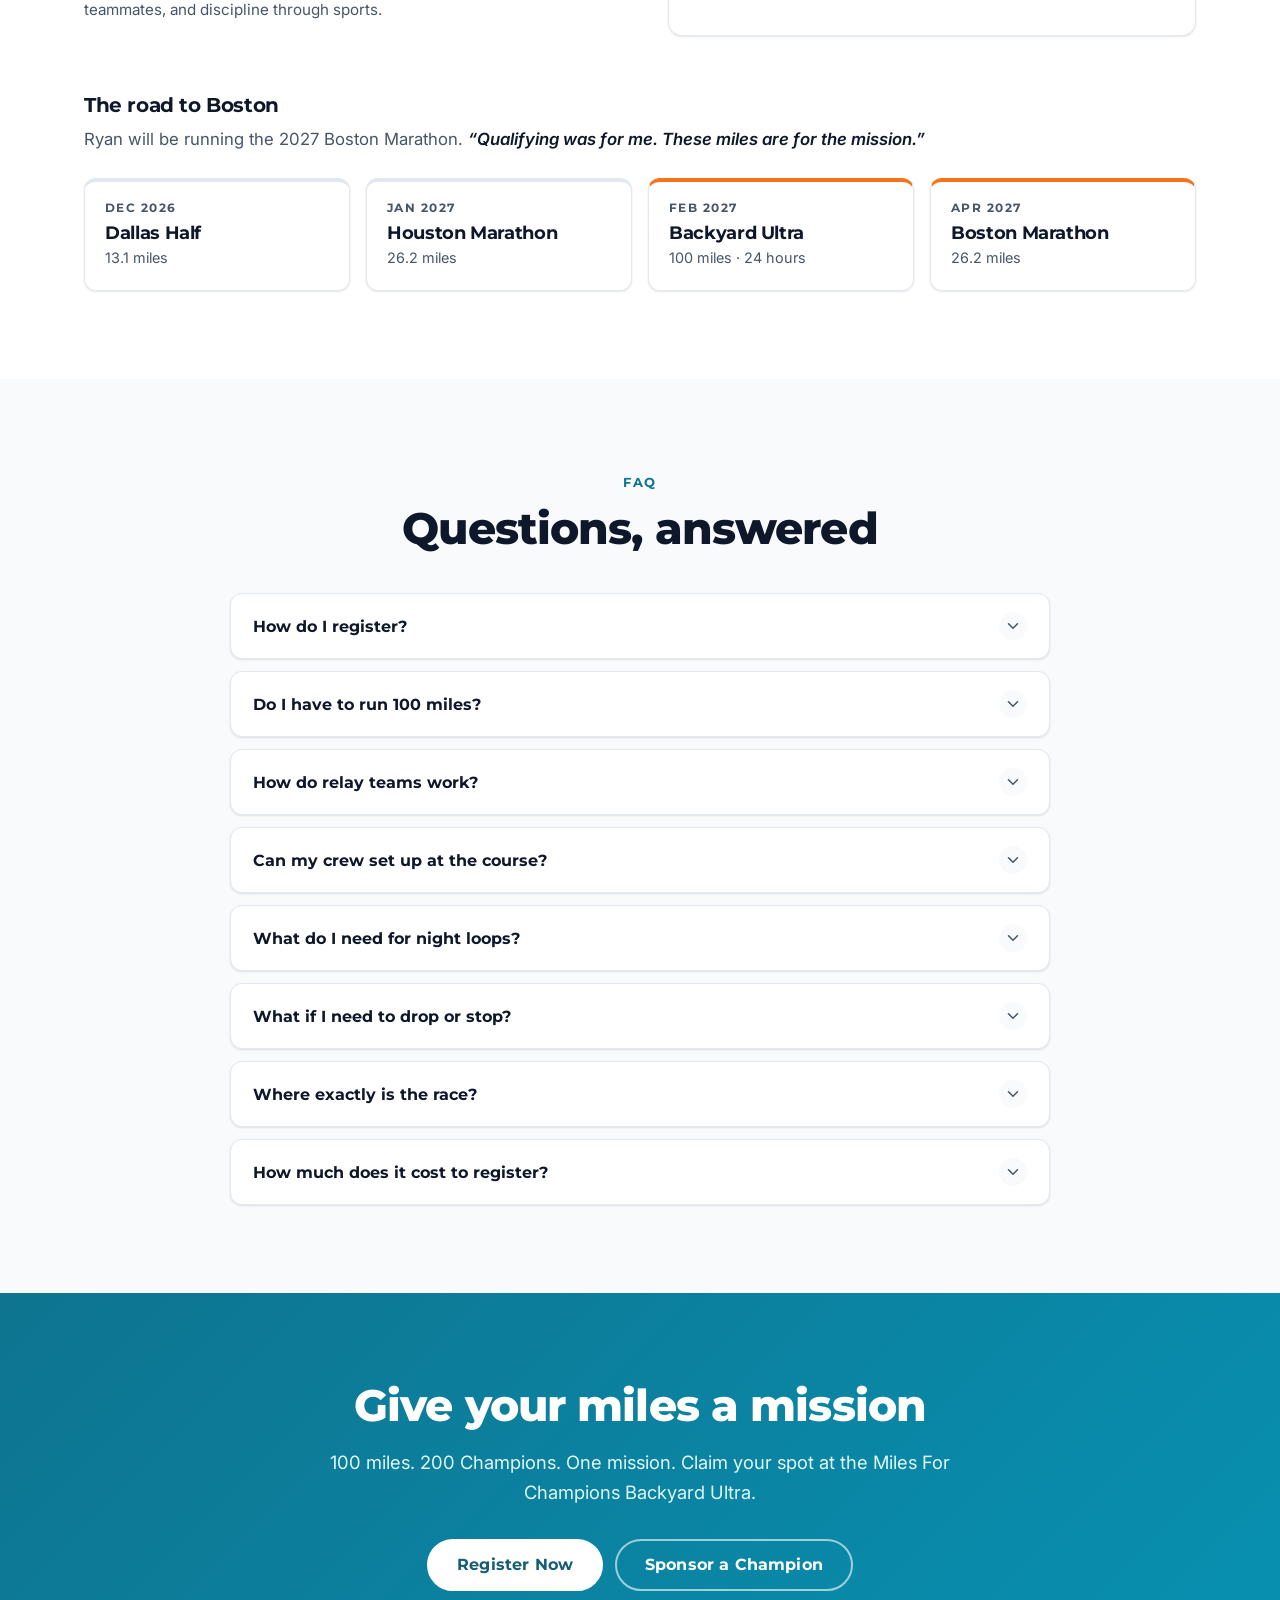
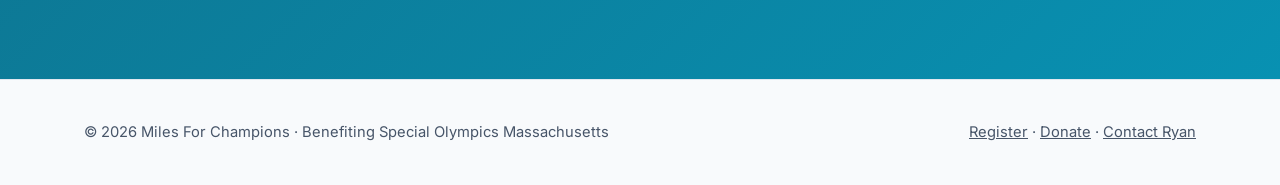
==== commit bfc91e78: "Relay runners: ask for the name of their relay group Captains name the group; teammates pick it from" ====
--- a/index.html
+++ b/index.html
@@ -14,8 +14,8 @@
   <link rel="preconnect" href="https://fonts.googleapis.com">
   <link rel="preconnect" href="https://fonts.gstatic.com" crossorigin>
   <link href="https://fonts.googleapis.com/css2?family=Inter:wght@400;500;600;700&family=Montserrat:wght@700;800&display=swap" rel="stylesheet">
-  <link rel="stylesheet" href="assets/site.css?v=4">
-  <link rel="stylesheet" href="assets/home.css?v=4">
+  <link rel="stylesheet" href="assets/site.css?v=5">
+  <link rel="stylesheet" href="assets/home.css?v=5">
 </head>
 <body>
 
@@ -268,7 +268,7 @@
     </div>
   </footer>
 
-  <script src="assets/config.js?v=4"></script>
-  <script src="assets/site.js?v=4"></script>
+  <script src="assets/config.js?v=5"></script>
+  <script src="assets/site.js?v=5"></script>
 </body>
 </html>
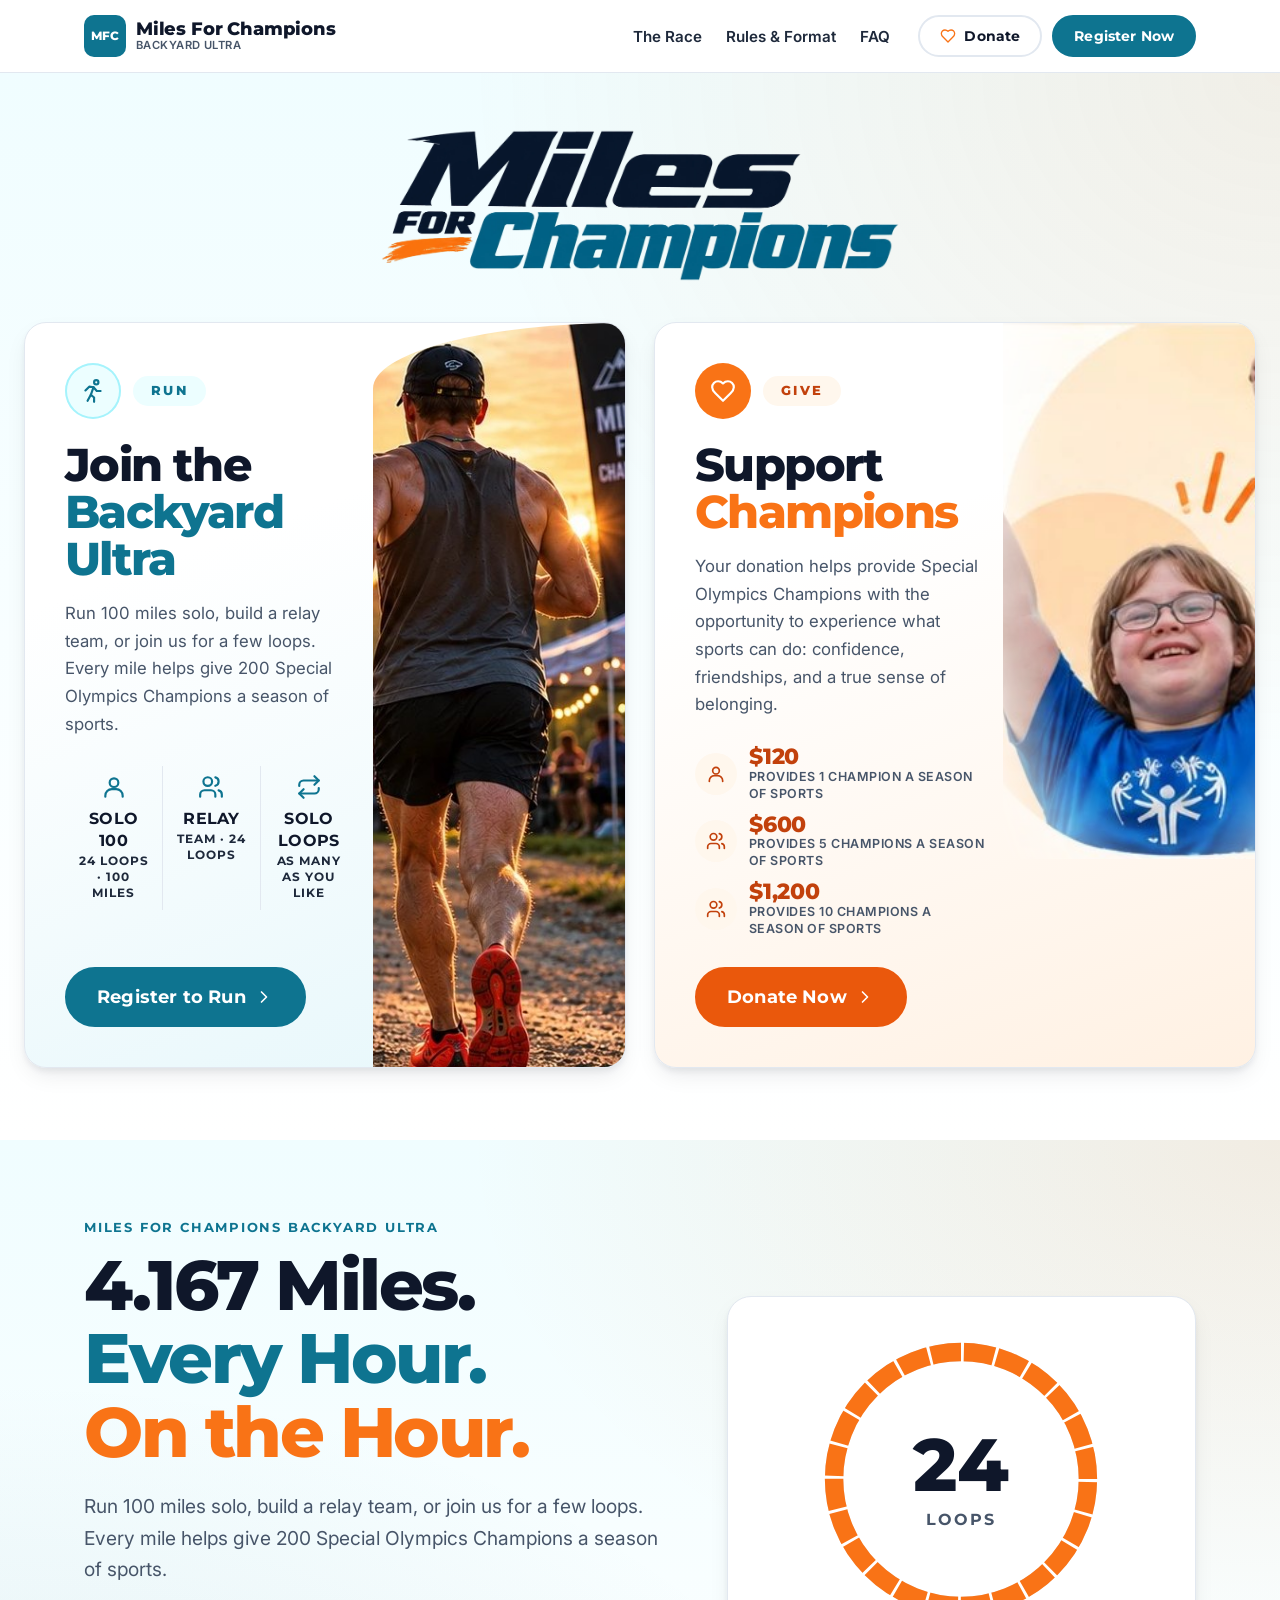
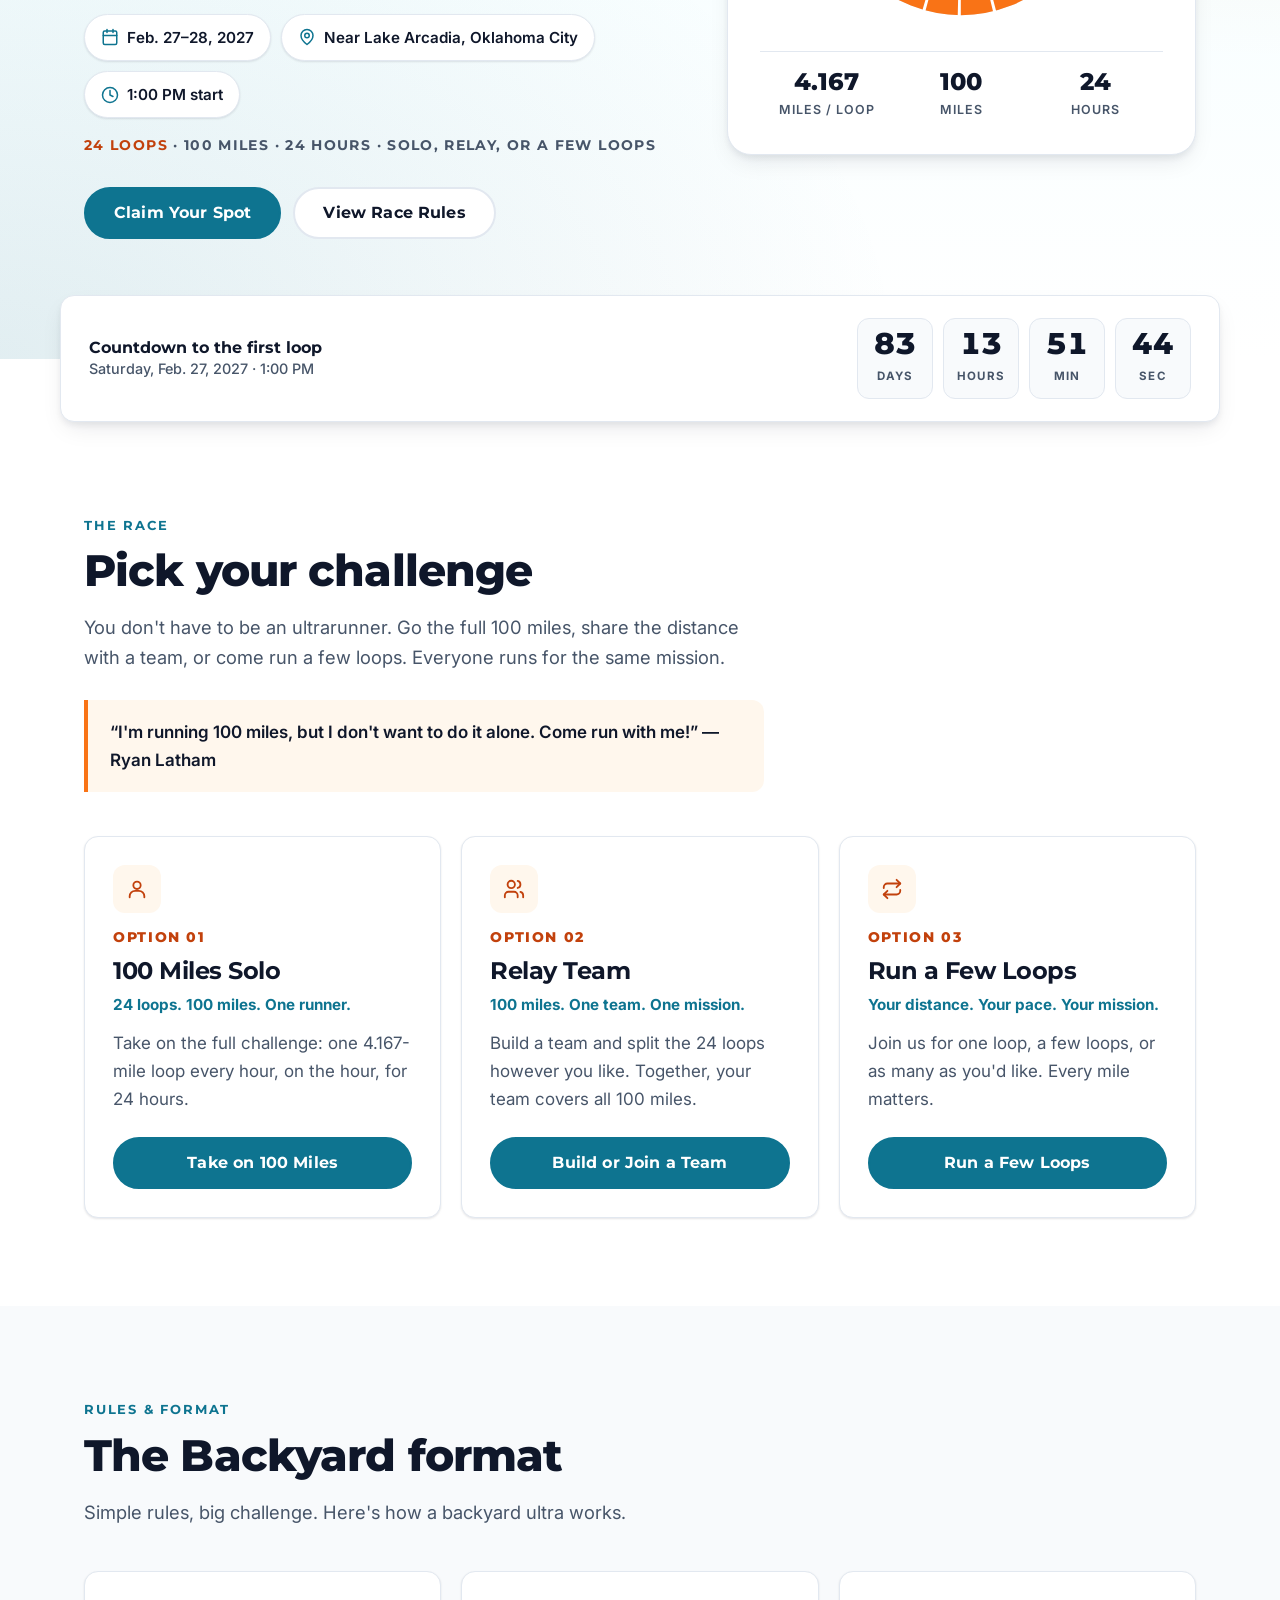
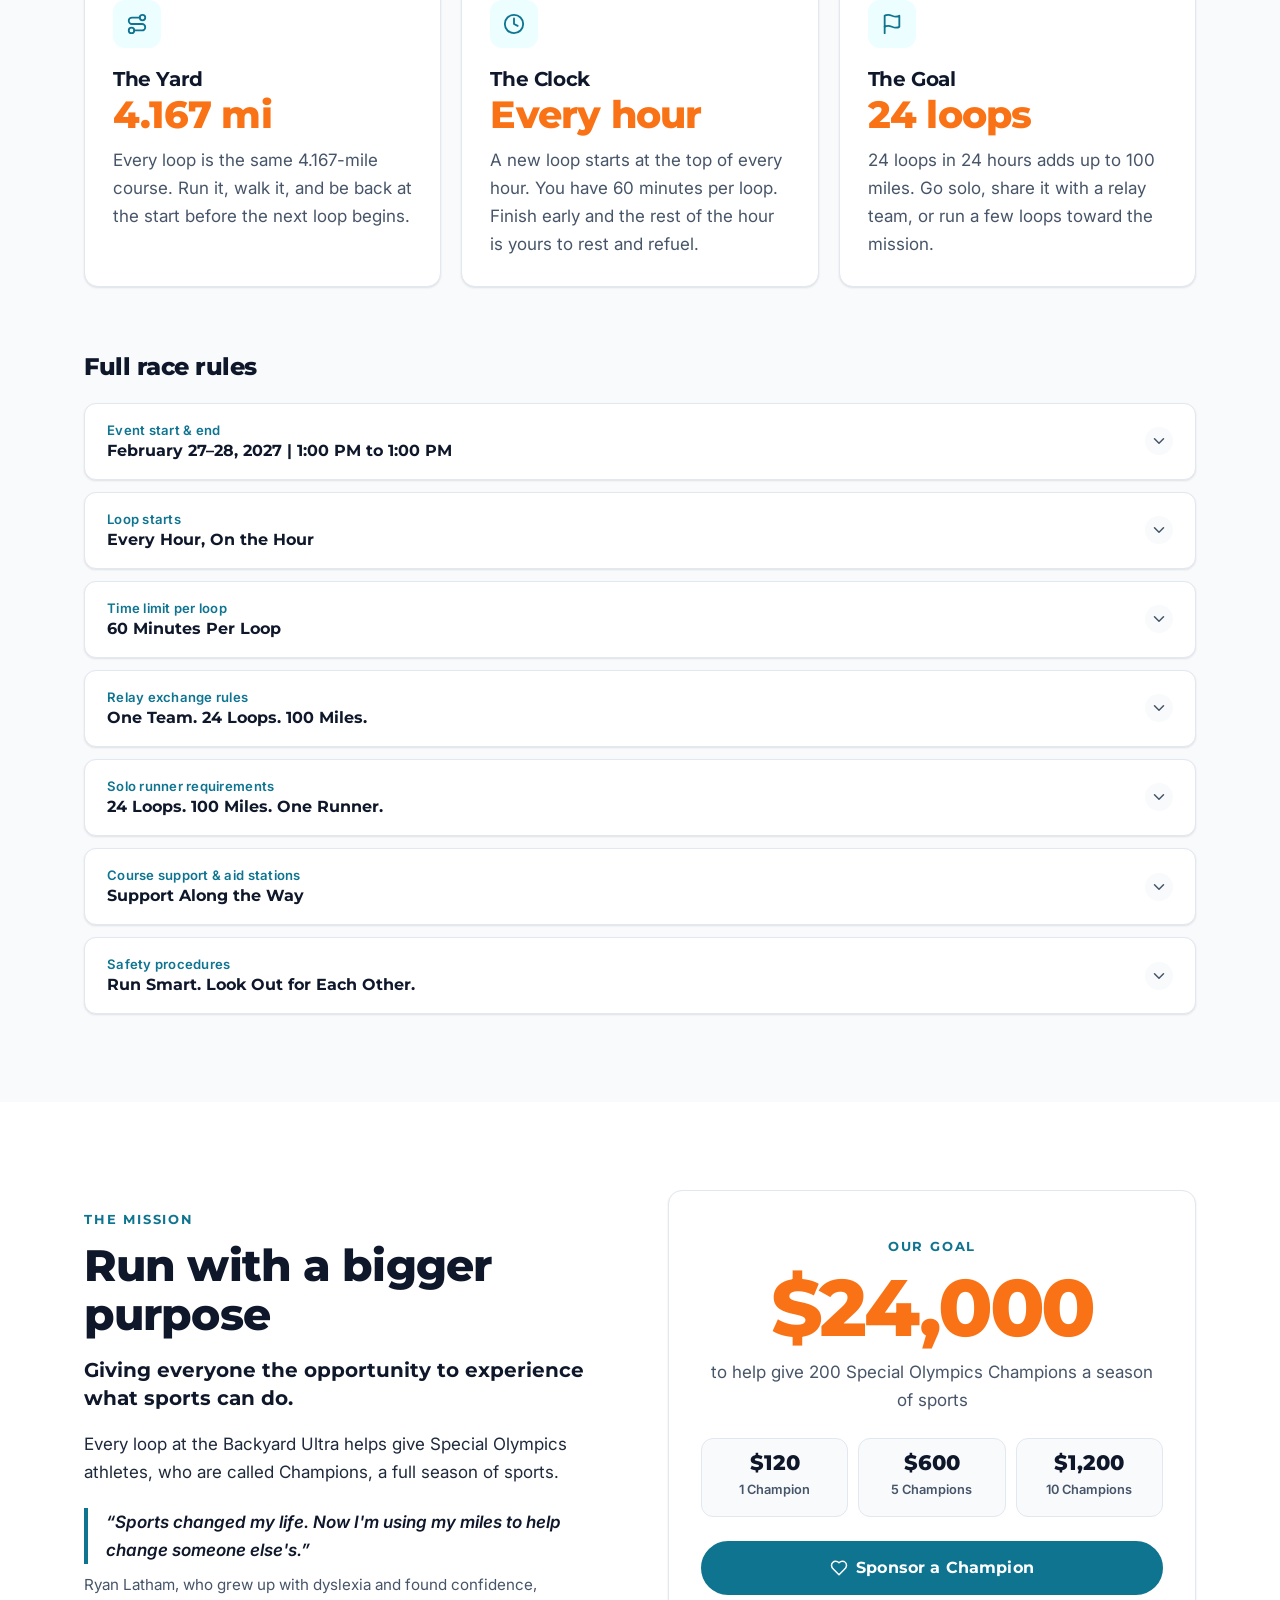
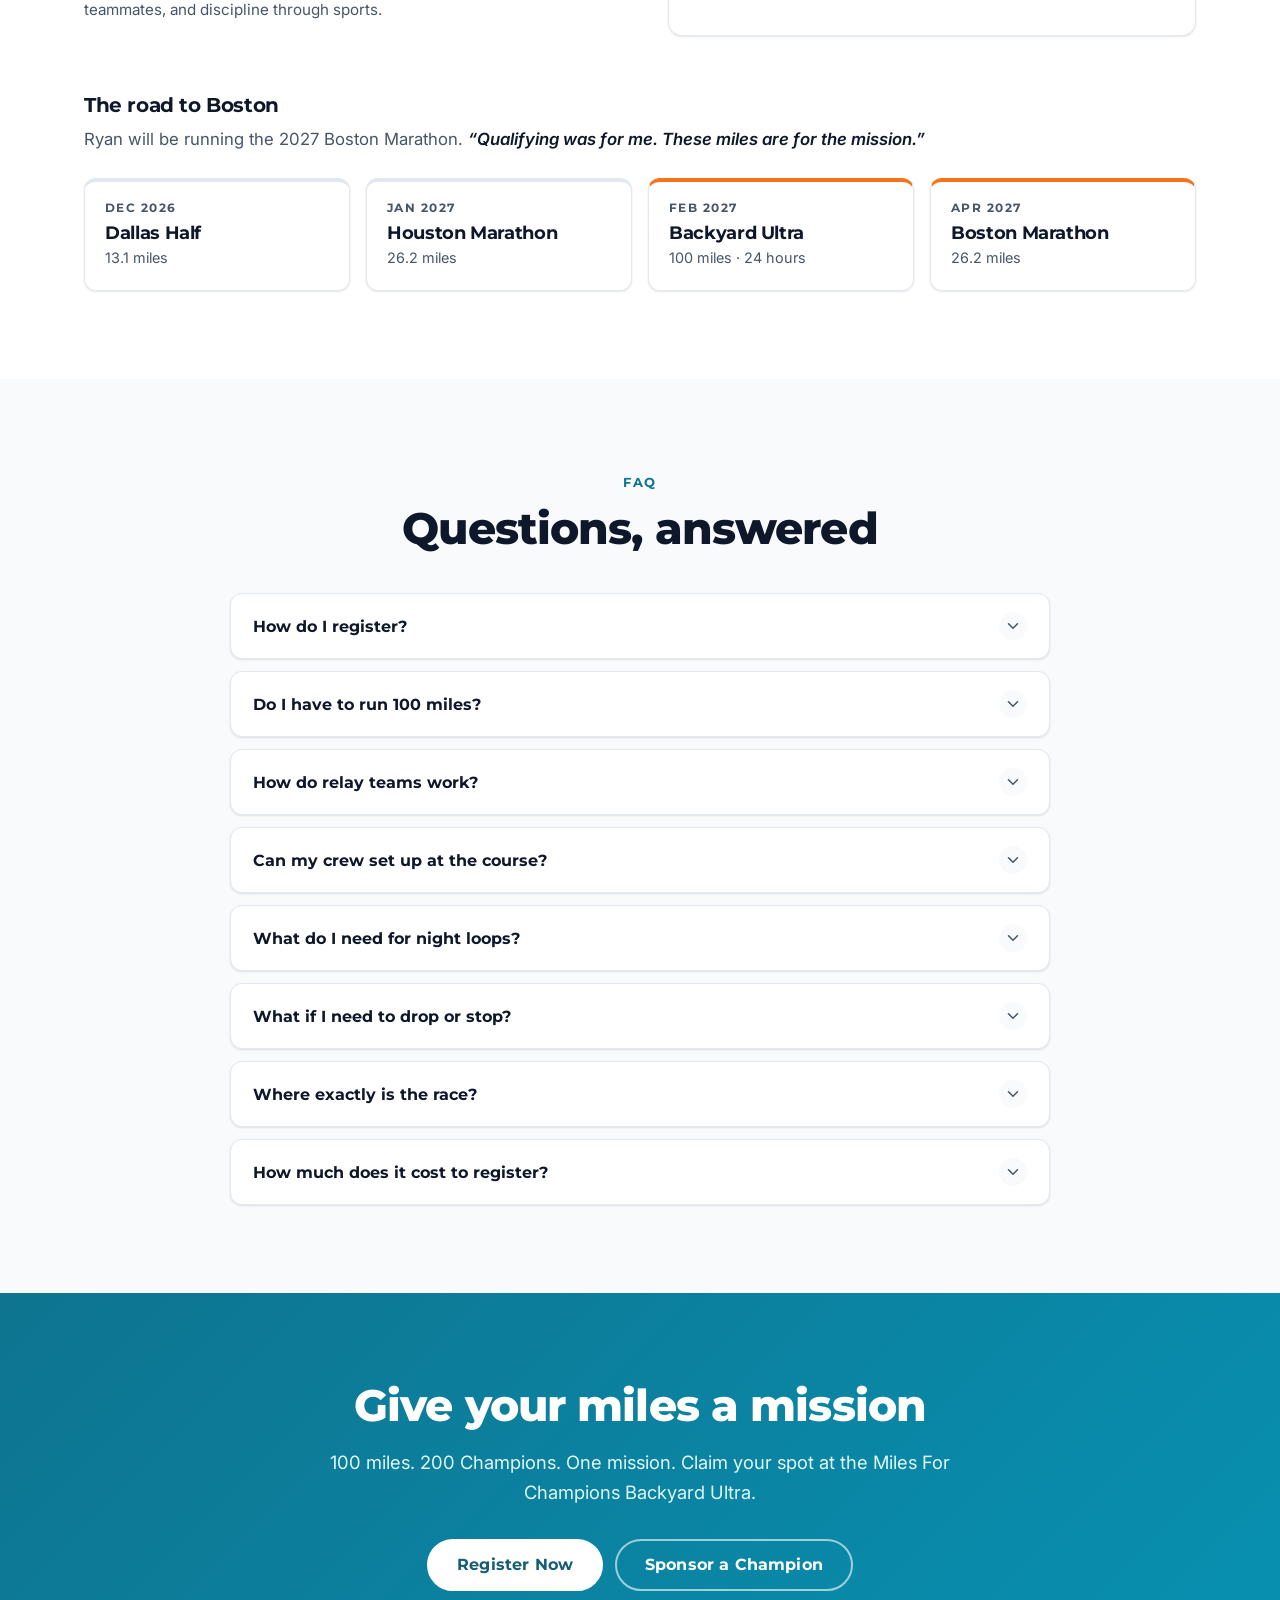
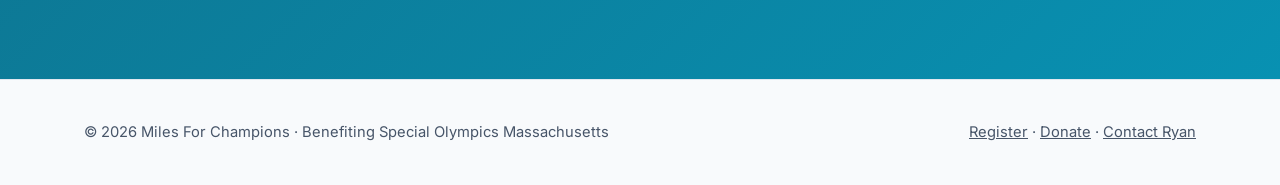
==== commit 7b30be5f: "Invest step: nudge toward the $24,000 / 200 athletes goal Co-Authored-By: Claude Opus 5.5 <noreply@a" ====
--- a/index.html
+++ b/index.html
@@ -14,8 +14,8 @@
   <link rel="preconnect" href="https://fonts.googleapis.com">
   <link rel="preconnect" href="https://fonts.gstatic.com" crossorigin>
   <link href="https://fonts.googleapis.com/css2?family=Inter:wght@400;500;600;700&family=Montserrat:wght@700;800&display=swap" rel="stylesheet">
-  <link rel="stylesheet" href="assets/site.css?v=5">
-  <link rel="stylesheet" href="assets/home.css?v=5">
+  <link rel="stylesheet" href="assets/site.css?v=6">
+  <link rel="stylesheet" href="assets/home.css?v=6">
 </head>
 <body>
 
@@ -268,7 +268,7 @@
     </div>
   </footer>
 
-  <script src="assets/config.js?v=5"></script>
-  <script src="assets/site.js?v=5"></script>
+  <script src="assets/config.js?v=6"></script>
+  <script src="assets/site.js?v=6"></script>
 </body>
 </html>
